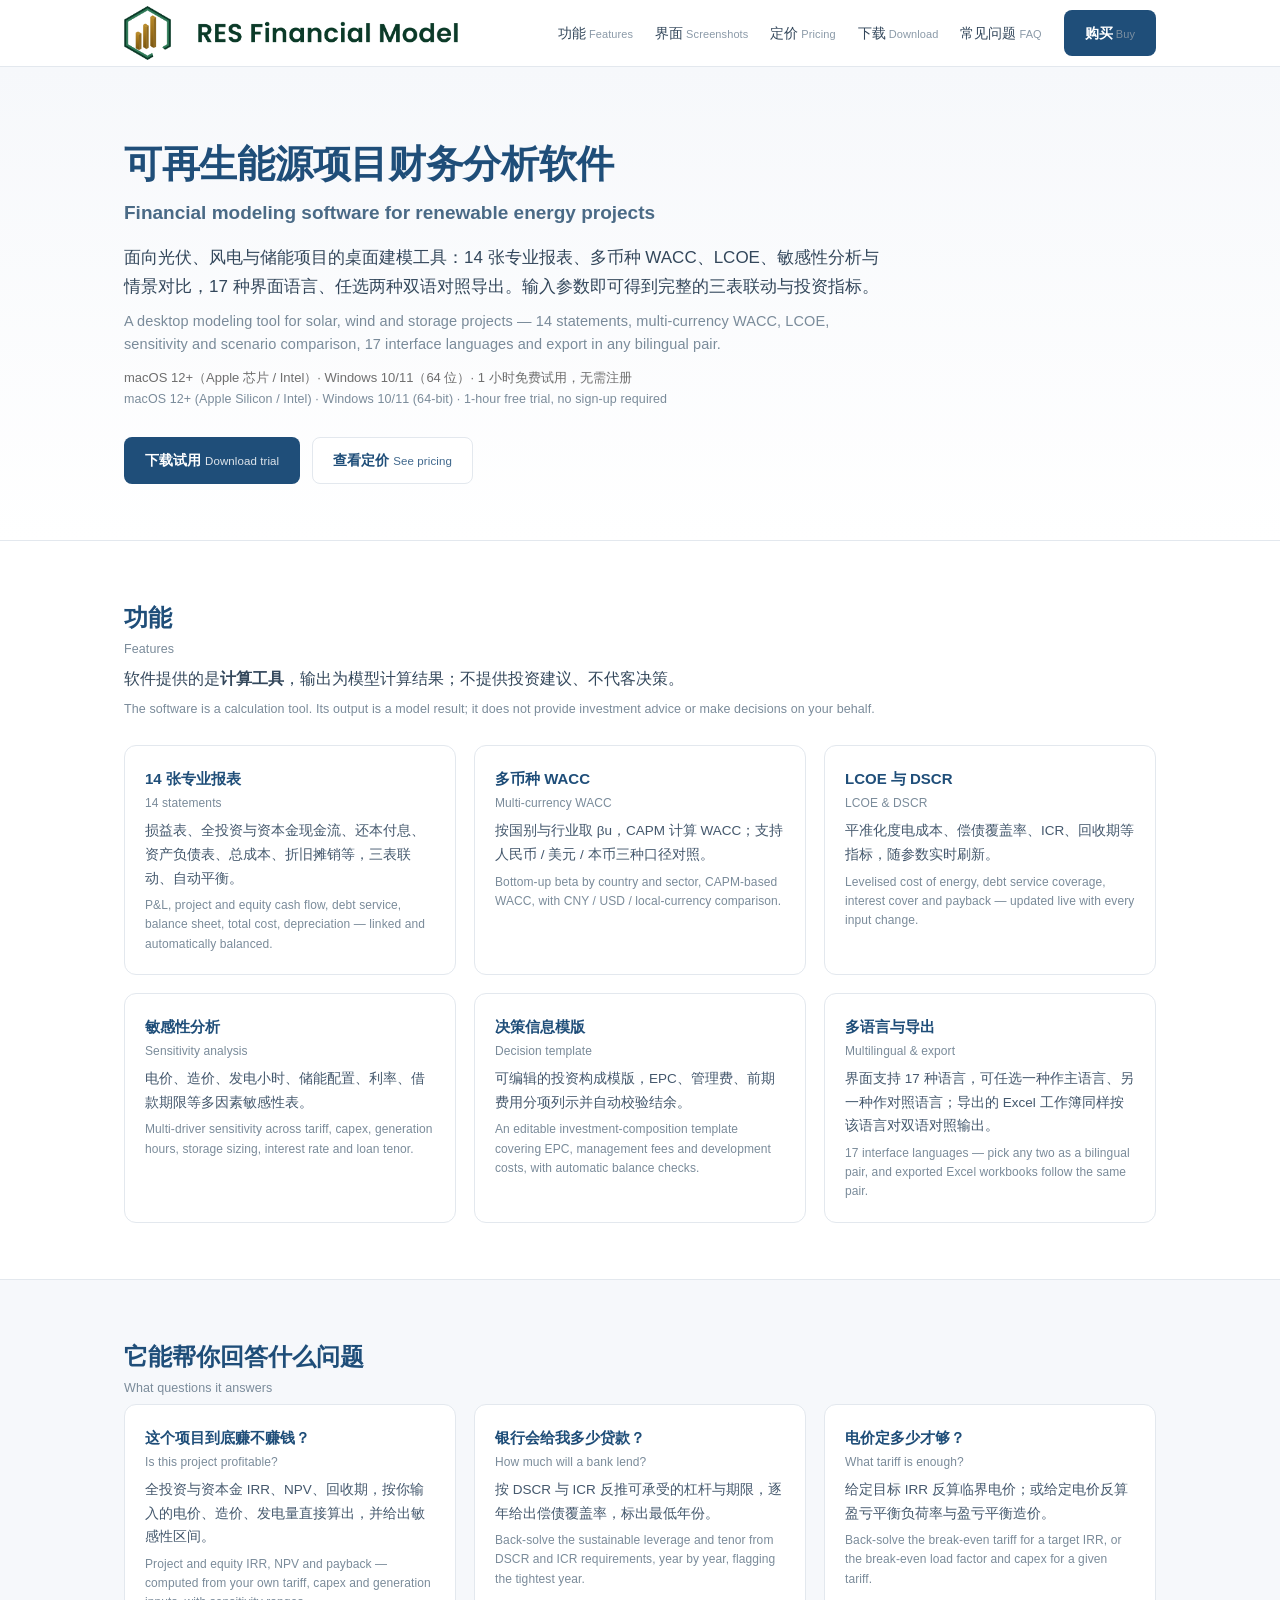
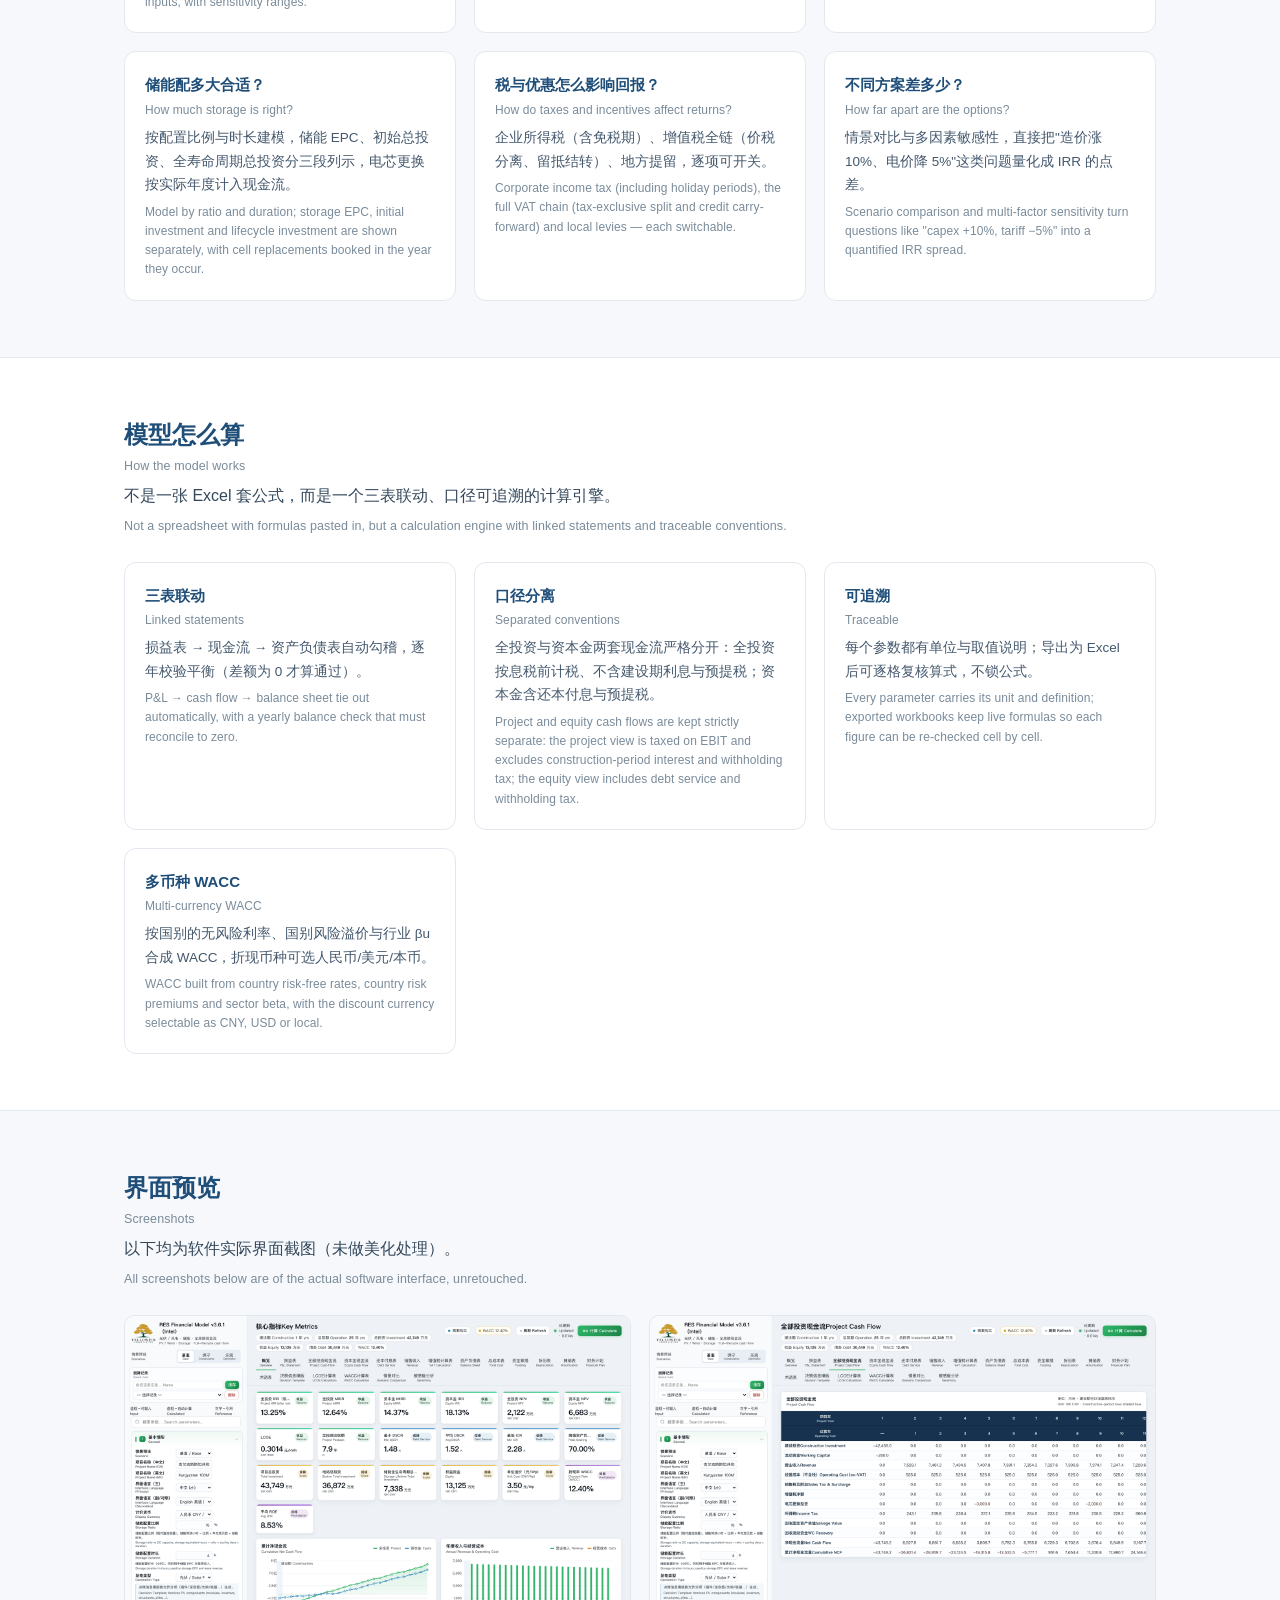
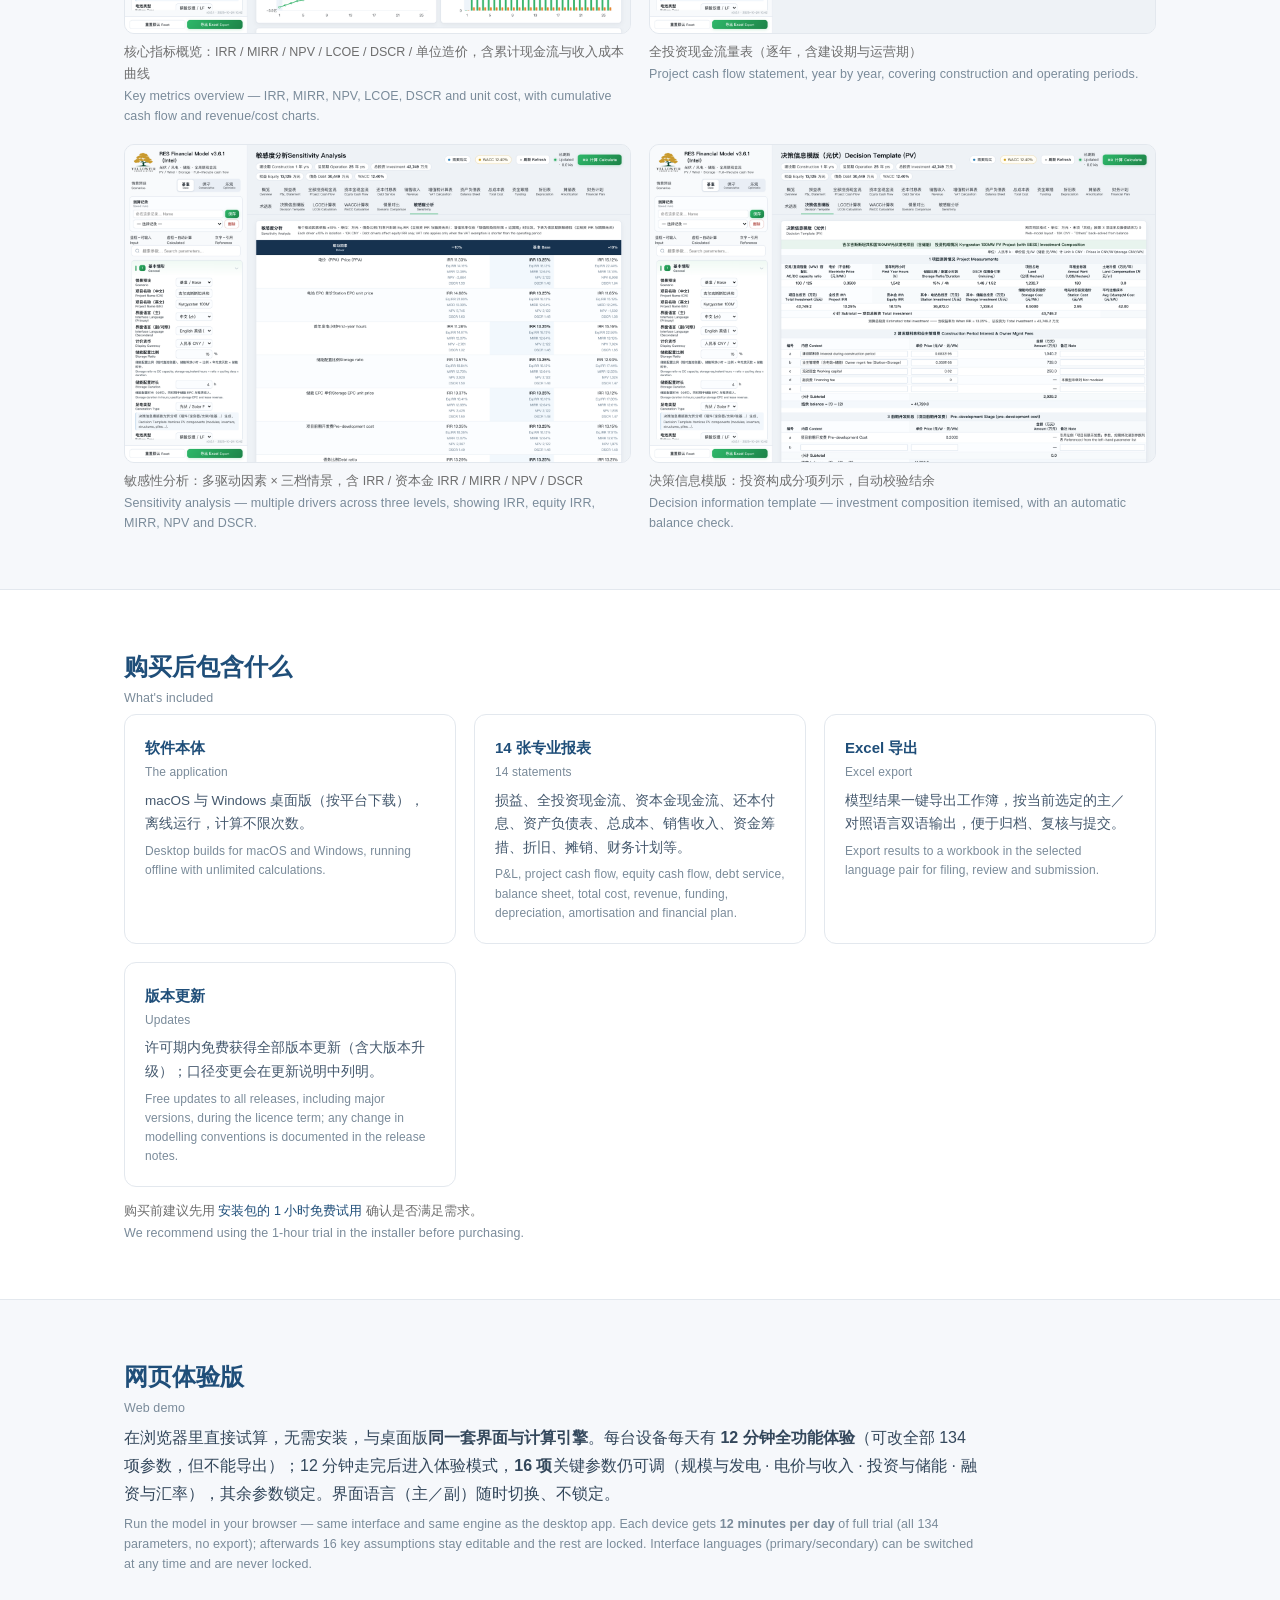
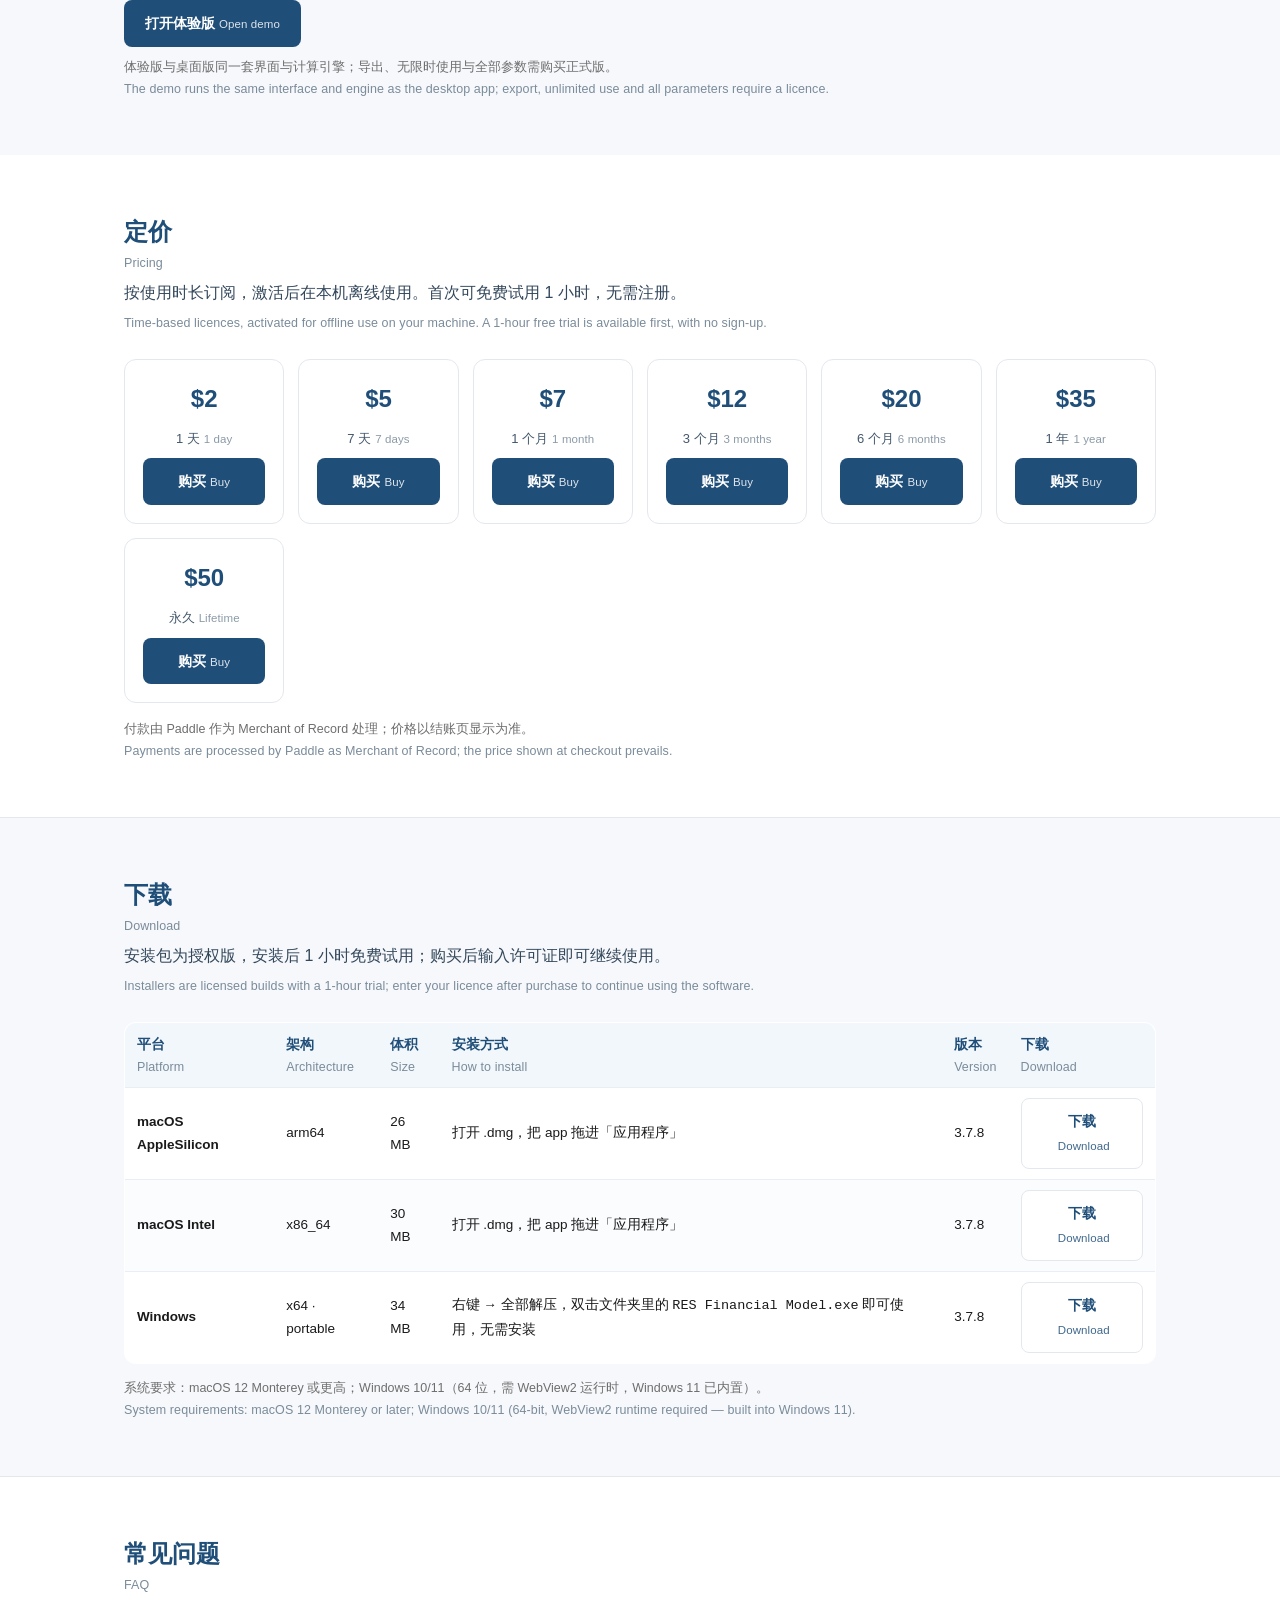
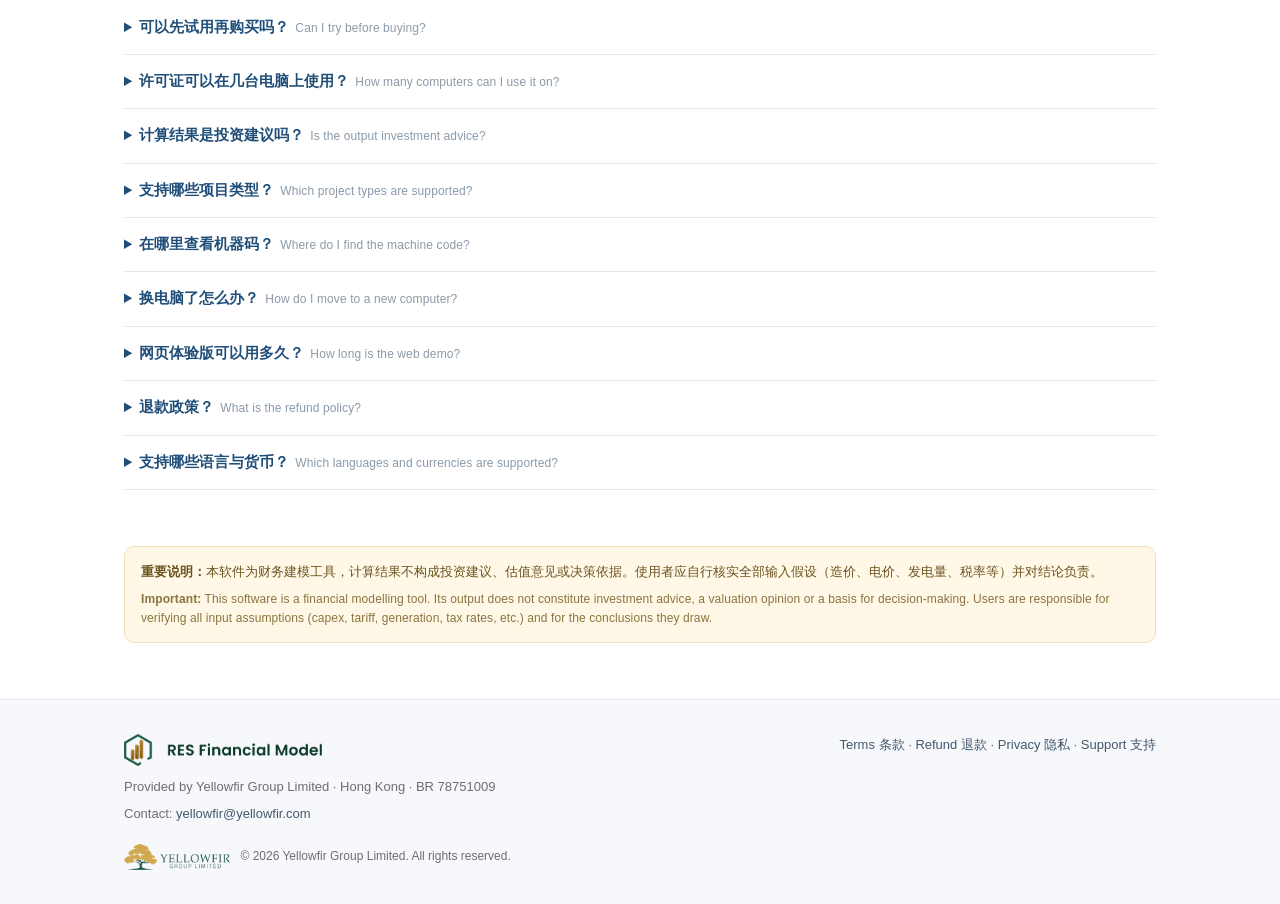
==== index.html @ 9def0b8e "downloads: 换用带 RES 金色标记与客服邮箱的 3.7.8 构建（缓存号 3.7.8f）" ====
<!DOCTYPE html>
<html lang="zh-CN">
<head>
<meta charset="UTF-8">
<meta name="viewport" content="width=device-width, initial-scale=1">
<title>RES Financial Model — 可再生能源项目财务分析软件 | Financial modeling software</title>
<meta name="description" content="RES Financial Model 是一款独立的桌面财务建模软件，用于光伏、风电与储能项目的投资测算：14 张专业报表、多币种 WACC、LCOE、敏感性分析与情景对比，支持 17 种界面语言与任意双语对照导出。A desktop financial modeling application for solar, wind and storage projects — 14 statements, multi-currency WACC, LCOE, sensitivity and scenario comparison, with 17 interface languages and export in any bilingual pair. 本软件为计算工具，不提供投资建议。">
<link rel="icon" href="assets/favicon.ico?v=20261029b">
<link rel="icon" type="image/png" sizes="32x32" href="assets/yellowfir-mark-32.png">
<link rel="apple-touch-icon" href="assets/res-mark-180.png?v=20261029b">
<style>
:root{
  --navy:#1F4E79; --navy-d:#14375a; --ink:#1a1a1a; --muted:#6e6e6e;
  --line:#e3e8ee; --bg:#ffffff; --bg-2:#f6f8fb; --accent:#C99A2E;
}
*{margin:0;padding:0;box-sizing:border-box}
body{font-family:-apple-system,BlinkMacSystemFont,"PingFang SC","Microsoft YaHei","Segoe UI",Roboto,sans-serif;
  color:var(--ink);background:var(--bg);line-height:1.75;-webkit-font-smoothing:antialiased}
a{color:var(--navy);text-decoration:none}
a:hover{text-decoration:underline}
.wrap{max-width:1080px;margin:0 auto;padding:0 24px}
.en{display:block;font-size:12.5px;color:#7a8b9a;font-weight:400;letter-spacing:.1px;line-height:1.6}

header{border-bottom:1px solid var(--line);position:sticky;top:0;background:rgba(255,255,255,.94);backdrop-filter:blur(8px);z-index:20}
.nav{display:flex;align-items:center;justify-content:space-between;height:66px}
.brand{display:flex;align-items:center;gap:10px;font-weight:700;color:var(--navy);font-size:17px}
.brand-logo{height:54px;width:auto;display:block}
.brand .en{display:inline;font-size:12px;color:var(--muted);font-weight:400;margin-left:5px}
.nav nav{display:flex;gap:22px;font-size:14px;align-items:center}
.nav nav a{color:#33475b}
.nav nav a .en{display:inline;font-size:11px;color:#8b9aa8;margin-left:3px}
.btn{display:inline-block;padding:10px 20px;border-radius:8px;font-weight:600;font-size:14px;border:1px solid transparent;text-align:center}
.btn .en{display:inline;font-size:11.5px;color:inherit;opacity:.85;margin-left:4px;font-weight:400}
.btn-primary{background:var(--navy);color:#fff}
/* 导航里的按钮容易被 .nav nav a 的深色覆盖，这里显式拉高优先级 */
.nav nav a.btn-primary,.nav a.btn-primary{color:#fff !important;background:var(--navy)}
.nav nav a.btn-primary:hover,.nav a.btn-primary:hover{background:var(--navy-d);color:#fff}
.btn-primary:hover{background:var(--navy-d);text-decoration:none}
.btn-ghost{border-color:var(--line);color:var(--navy);background:#fff}
.btn-ghost:hover{border-color:var(--navy);text-decoration:none}

.hero{background:linear-gradient(180deg,var(--bg-2),#fff);padding:72px 0 56px;border-bottom:1px solid var(--line)}
.hero h1{font-size:38px;line-height:1.35;color:var(--navy);font-weight:700;letter-spacing:-.3px}
.hero h1 .en{font-size:19px;color:#4a6a86;font-weight:600;margin-top:8px;letter-spacing:0}
.hero .sub{margin-top:14px;font-size:17px;color:#33475b;max-width:760px}
.hero .sub .en{font-size:14.5px;color:#7a8b9a;margin-top:8px}
.hero .meta{margin-top:10px;font-size:13px;color:var(--muted)}
.hero .cta{margin-top:28px;display:flex;gap:12px;flex-wrap:wrap}

section{padding:56px 0}
h2{font-size:24px;color:var(--navy);margin-bottom:6px}
.lead{color:#33475b;margin-bottom:26px;max-width:860px}
.lead .en{margin-top:6px}

.grid{display:grid;grid-template-columns:repeat(auto-fit,minmax(260px,1fr));gap:18px}
.card{border:1px solid var(--line);border-radius:12px;padding:20px;background:#fff}
.card h3{font-size:15px;color:var(--navy);margin-bottom:6px}
.card h3 .en{font-size:12px;color:#7a8b9a;font-weight:400;margin-top:2px}
.card p{font-size:13.5px;color:#44586d}
.card p .en{margin-top:6px;font-size:12px}

.pricing{display:grid;grid-template-columns:repeat(auto-fit,minmax(160px,1fr));gap:14px}
.plan{border:1px solid var(--line);border-radius:12px;padding:18px;text-align:center;background:#fff;display:flex;flex-direction:column;gap:8px}
.plan .price{font-size:24px;font-weight:700;color:var(--navy)}
.plan .name{font-size:13px;color:#44586d}
.plan .name .en{display:inline;font-size:11.5px;color:#8b9aa8;margin-left:4px}
.plan .btn{margin-top:auto}

.dl{display:grid;grid-template-columns:repeat(auto-fit,minmax(230px,1fr));gap:14px}
.dlitem{border:1px solid var(--line);border-radius:12px;padding:16px;background:#fff}
.dlitem .t{font-size:14px;font-weight:600;color:var(--navy)}
.dlitem .t .en{display:inline;font-size:11.5px;color:#8b9aa8;font-weight:400;margin-left:4px}
.dlitem .s{font-size:12px;color:var(--muted);margin:4px 0 10px}

details{border-bottom:1px solid var(--line);padding:14px 0}
summary{cursor:pointer;font-weight:600;color:var(--navy);font-size:14.5px}
summary .en{display:inline;font-size:12px;color:#8b9aa8;font-weight:400;margin-left:6px}
details p{margin-top:8px;font-size:13.5px;color:#44586d}
details p .en{margin-top:4px;font-size:12px}

.note{background:#fff8e6;border:1px solid #f0e0b8;border-radius:10px;padding:14px 16px;font-size:13px;color:#6b5320}
.note .en{margin-top:6px;font-size:12px;color:#8a7440}

footer{border-top:1px solid var(--line);background:var(--bg-2);padding:34px 0;font-size:13px;color:var(--muted)}
footer .row{display:flex;flex-wrap:wrap;gap:26px;justify-content:space-between}
footer a{color:#44586d}
@media(max-width:640px){.hero h1{font-size:28px}.nav nav{display:none}}
</style>
</head>
<body>

<header>
  <div class="wrap nav">
    <a class="brand" href="/">
      <img class="brand-logo" src="assets/res-lockup-h.png?v=20261029d" alt="RES Financial Model">
    </a>
    <nav>
      <a href="#features">功能<span class="en" lang="en">Features</span></a>
      <a href="#shots">界面<span class="en" lang="en">Screenshots</span></a>
      <a href="#pricing">定价<span class="en" lang="en">Pricing</span></a>
      <a href="#download">下载<span class="en" lang="en">Download</span></a>
      <a href="#faq">常见问题<span class="en" lang="en">FAQ</span></a>
      <a class="btn btn-primary" href="#pricing">购买<span class="en" lang="en">Buy</span></a>
    </nav>
  </div>
</header>

<div class="hero">
  <div class="wrap">
    <h1>可再生能源项目财务分析软件
      <span class="en" lang="en">Financial modeling software for renewable energy projects</span>
    </h1>
    <p class="sub">
      面向光伏、风电与储能项目的桌面建模工具：14 张专业报表、多币种 WACC、LCOE、敏感性分析与情景对比，17 种界面语言、任选两种双语对照导出。输入参数即可得到完整的三表联动与投资指标。
      <span class="en" lang="en">A desktop modeling tool for solar, wind and storage projects — 14 statements, multi-currency WACC, LCOE, sensitivity and scenario comparison, 17 interface languages and export in any bilingual pair.</span>
    </p>
    <p class="meta">macOS 12+（Apple 芯片 / Intel）· Windows 10/11（64 位）· 1 小时免费试用，无需注册
      <span class="en" lang="en">macOS 12+ (Apple Silicon / Intel) · Windows 10/11 (64-bit) · 1-hour free trial, no sign-up required</span>
    </p>
    <div class="cta">
      <a class="btn btn-primary" href="#download">下载试用<span class="en" lang="en">Download trial</span></a>
      <a class="btn btn-ghost" href="#pricing">查看定价<span class="en" lang="en">See pricing</span></a>
    </div>
  </div>
</div>

<section id="features">
  <div class="wrap">
    <h2>功能<span class="en" lang="en">Features</span></h2>
    <p class="lead">软件提供的是<b>计算工具</b>，输出为模型计算结果；不提供投资建议、不代客决策。
      <span class="en" lang="en">The software is a calculation tool. Its output is a model result; it does not provide investment advice or make decisions on your behalf.</span>
    </p>
    <div class="grid">
      <div class="card"><h3>14 张专业报表<span class="en" lang="en">14 statements</span></h3><p>损益表、全投资与资本金现金流、还本付息、资产负债表、总成本、折旧摊销等，三表联动、自动平衡。<span class="en" lang="en">P&amp;L, project and equity cash flow, debt service, balance sheet, total cost, depreciation — linked and automatically balanced.</span></p></div>
      <div class="card"><h3>多币种 WACC<span class="en" lang="en">Multi-currency WACC</span></h3><p>按国别与行业取 βu，CAPM 计算 WACC；支持人民币 / 美元 / 本币三种口径对照。<span class="en" lang="en">Bottom-up beta by country and sector, CAPM-based WACC, with CNY / USD / local-currency comparison.</span></p></div>
      <div class="card"><h3>LCOE 与 DSCR<span class="en" lang="en">LCOE &amp; DSCR</span></h3><p>平准化度电成本、偿债覆盖率、ICR、回收期等指标，随参数实时刷新。<span class="en" lang="en">Levelised cost of energy, debt service coverage, interest cover and payback — updated live with every input change.</span></p></div>
      <div class="card"><h3>敏感性分析<span class="en" lang="en">Sensitivity analysis</span></h3><p>电价、造价、发电小时、储能配置、利率、借款期限等多因素敏感性表。<span class="en" lang="en">Multi-driver sensitivity across tariff, capex, generation hours, storage sizing, interest rate and loan tenor.</span></p></div>
      <div class="card"><h3>决策信息模版<span class="en" lang="en">Decision template</span></h3><p>可编辑的投资构成模版，EPC、管理费、前期费用分项列示并自动校验结余。<span class="en" lang="en">An editable investment-composition template covering EPC, management fees and development costs, with automatic balance checks.</span></p></div>
      <div class="card"><h3>多语言与导出<span class="en" lang="en">Multilingual &amp; export</span></h3><p>界面支持 17 种语言，可任选一种作主语言、另一种作对照语言；导出的 Excel 工作簿同样按该语言对双语对照输出。<span class="en" lang="en">17 interface languages — pick any two as a bilingual pair, and exported Excel workbooks follow the same pair.</span></p></div>
    </div>
  </div>
</section>

<section id="what" style="background:var(--bg-2);border-top:1px solid var(--line);border-bottom:1px solid var(--line)">
  <div class="wrap">
    <h2>它能帮你回答什么问题<span class="en" lang="en">What questions it answers</span></h2>
    <div class="grid">
      <div class="card"><h3>这个项目到底赚不赚钱？<span class="en" lang="en">Is this project profitable?</span></h3><p>全投资与资本金 IRR、NPV、回收期，按你输入的电价、造价、发电量直接算出，并给出敏感性区间。<span class="en" lang="en">Project and equity IRR, NPV and payback — computed from your own tariff, capex and generation inputs, with sensitivity ranges.</span></p></div>
      <div class="card"><h3>银行会给我多少贷款？<span class="en" lang="en">How much will a bank lend?</span></h3><p>按 DSCR 与 ICR 反推可承受的杠杆与期限，逐年给出偿债覆盖率，标出最低年份。<span class="en" lang="en">Back-solve the sustainable leverage and tenor from DSCR and ICR requirements, year by year, flagging the tightest year.</span></p></div>
      <div class="card"><h3>电价定多少才够？<span class="en" lang="en">What tariff is enough?</span></h3><p>给定目标 IRR 反算临界电价；或给定电价反算盈亏平衡负荷率与盈亏平衡造价。<span class="en" lang="en">Back-solve the break-even tariff for a target IRR, or the break-even load factor and capex for a given tariff.</span></p></div>
      <div class="card"><h3>储能配多大合适？<span class="en" lang="en">How much storage is right?</span></h3><p>按配置比例与时长建模，储能 EPC、初始总投资、全寿命周期总投资分三段列示，电芯更换按实际年度计入现金流。<span class="en" lang="en">Model by ratio and duration; storage EPC, initial investment and lifecycle investment are shown separately, with cell replacements booked in the year they occur.</span></p></div>
      <div class="card"><h3>税与优惠怎么影响回报？<span class="en" lang="en">How do taxes and incentives affect returns?</span></h3><p>企业所得税（含免税期）、增值税全链（价税分离、留抵结转）、地方提留，逐项可开关。<span class="en" lang="en">Corporate income tax (including holiday periods), the full VAT chain (tax-exclusive split and credit carry-forward) and local levies — each switchable.</span></p></div>
      <div class="card"><h3>不同方案差多少？<span class="en" lang="en">How far apart are the options?</span></h3><p>情景对比与多因素敏感性，直接把"造价涨 10%、电价降 5%"这类问题量化成 IRR 的点差。<span class="en" lang="en">Scenario comparison and multi-factor sensitivity turn questions like "capex +10%, tariff −5%" into a quantified IRR spread.</span></p></div>
    </div>
  </div>
</section>

<section id="method">
  <div class="wrap">
    <h2>模型怎么算<span class="en" lang="en">How the model works</span></h2>
    <p class="lead">不是一张 Excel 套公式，而是一个三表联动、口径可追溯的计算引擎。
      <span class="en" lang="en">Not a spreadsheet with formulas pasted in, but a calculation engine with linked statements and traceable conventions.</span>
    </p>
    <div class="grid">
      <div class="card"><h3>三表联动<span class="en" lang="en">Linked statements</span></h3><p>损益表 → 现金流 → 资产负债表自动勾稽，逐年校验平衡（差额为 0 才算通过）。<span class="en" lang="en">P&amp;L → cash flow → balance sheet tie out automatically, with a yearly balance check that must reconcile to zero.</span></p></div>
      <div class="card"><h3>口径分离<span class="en" lang="en">Separated conventions</span></h3><p>全投资与资本金两套现金流严格分开：全投资按息税前计税、不含建设期利息与预提税；资本金含还本付息与预提税。<span class="en" lang="en">Project and equity cash flows are kept strictly separate: the project view is taxed on EBIT and excludes construction-period interest and withholding tax; the equity view includes debt service and withholding tax.</span></p></div>
      <div class="card"><h3>可追溯<span class="en" lang="en">Traceable</span></h3><p>每个参数都有单位与取值说明；导出为 Excel 后可逐格复核算式，不锁公式。<span class="en" lang="en">Every parameter carries its unit and definition; exported workbooks keep live formulas so each figure can be re-checked cell by cell.</span></p></div>
      <div class="card"><h3>多币种 WACC<span class="en" lang="en">Multi-currency WACC</span></h3><p>按国别的无风险利率、国别风险溢价与行业 βu 合成 WACC，折现币种可选人民币/美元/本币。<span class="en" lang="en">WACC built from country risk-free rates, country risk premiums and sector beta, with the discount currency selectable as CNY, USD or local.</span></p></div>
    </div>
  </div>
</section>

<section id="shots" style="background:var(--bg-2);border-top:1px solid var(--line);border-bottom:1px solid var(--line)">
  <div class="wrap">
    <h2>界面预览<span class="en" lang="en">Screenshots</span></h2>
    <p class="lead">以下均为软件实际界面截图（未做美化处理）。
      <span class="en" lang="en">All screenshots below are of the actual software interface, unretouched.</span>
    </p>
    <div class="grid" style="grid-template-columns:repeat(auto-fit,minmax(420px,1fr))">
      <figure style="margin:0">
        <img src="assets/shots/01-overview.png" alt="核心指标概览 Key metrics overview" style="width:100%;border:1px solid var(--line);border-radius:10px;display:block">
        <figcaption style="font-size:12.5px;color:var(--muted);margin-top:8px">核心指标概览：IRR / MIRR / NPV / LCOE / DSCR / 单位造价，含累计现金流与收入成本曲线
          <span class="en" lang="en">Key metrics overview — IRR, MIRR, NPV, LCOE, DSCR and unit cost, with cumulative cash flow and revenue/cost charts.</span></figcaption>
      </figure>
      <figure style="margin:0">
        <img src="assets/shots/02-cashflow.png" alt="全投资现金流表 Project cash flow statement" style="width:100%;border:1px solid var(--line);border-radius:10px;display:block">
        <figcaption style="font-size:12.5px;color:var(--muted);margin-top:8px">全投资现金流量表（逐年，含建设期与运营期）
          <span class="en" lang="en">Project cash flow statement, year by year, covering construction and operating periods.</span></figcaption>
      </figure>
      <figure style="margin:0">
        <img src="assets/shots/03-sensitivity.png" alt="敏感性分析 Sensitivity analysis" style="width:100%;border:1px solid var(--line);border-radius:10px;display:block">
        <figcaption style="font-size:12.5px;color:var(--muted);margin-top:8px">敏感性分析：多驱动因素 × 三档情景，含 IRR / 资本金 IRR / MIRR / NPV / DSCR
          <span class="en" lang="en">Sensitivity analysis — multiple drivers across three levels, showing IRR, equity IRR, MIRR, NPV and DSCR.</span></figcaption>
      </figure>
      <figure style="margin:0">
        <img src="assets/shots/04-decision.png" alt="决策信息模版 Decision template" style="width:100%;border:1px solid var(--line);border-radius:10px;display:block">
        <figcaption style="font-size:12.5px;color:var(--muted);margin-top:8px">决策信息模版：投资构成分项列示，自动校验结余
          <span class="en" lang="en">Decision information template — investment composition itemised, with an automatic balance check.</span></figcaption>
      </figure>
    </div>
  </div>
</section>

<section id="included">
  <div class="wrap">
    <h2>购买后包含什么<span class="en" lang="en">What's included</span></h2>
    <div class="grid">
      <div class="card"><h3>软件本体<span class="en" lang="en">The application</span></h3><p>macOS 与 Windows 桌面版（按平台下载），离线运行，计算不限次数。<span class="en" lang="en">Desktop builds for macOS and Windows, running offline with unlimited calculations.</span></p></div>
      <div class="card"><h3>14 张专业报表<span class="en" lang="en">14 statements</span></h3><p>损益、全投资现金流、资本金现金流、还本付息、资产负债表、总成本、销售收入、资金筹措、折旧、摊销、财务计划等。<span class="en" lang="en">P&amp;L, project cash flow, equity cash flow, debt service, balance sheet, total cost, revenue, funding, depreciation, amortisation and financial plan.</span></p></div>
      <div class="card"><h3>Excel 导出<span class="en" lang="en">Excel export</span></h3><p>模型结果一键导出工作簿，按当前选定的主／对照语言双语输出，便于归档、复核与提交。<span class="en" lang="en">Export results to a workbook in the selected language pair for filing, review and submission.</span></p></div>
      <div class="card"><h3>版本更新<span class="en" lang="en">Updates</span></h3><p>许可期内免费获得全部版本更新（含大版本升级）；口径变更会在更新说明中列明。<span class="en" lang="en">Free updates to all releases, including major versions, during the licence term; any change in modelling conventions is documented in the release notes.</span></p></div>
    </div>
    <p class="meta" style="margin-top:14px;font-size:12.5px;color:var(--muted)">
      购买前建议先用 <a href="#download">安装包的 1 小时免费试用</a> 确认是否满足需求。
      <span class="en" lang="en">We recommend using the 1-hour trial in the installer before purchasing.</span>
    </p>
  </div>
</section>

<section id="demo" style="background:var(--bg-2);border-top:1px solid var(--line)">
  <div class="wrap">
    <h2>网页体验版<span class="en" lang="en">Web demo</span></h2>
    <p class="lead">在浏览器里直接试算，无需安装，与桌面版<b>同一套界面与计算引擎</b>。每台设备每天有 <b>12 分钟全功能体验</b>（可改全部 134 项参数，但不能导出）；12 分钟走完后进入体验模式，<b>16 项</b>关键参数仍可调（规模与发电 · 电价与收入 · 投资与储能 · 融资与汇率），其余参数锁定。界面语言（主／副）随时切换、不锁定。
      <span class="en" lang="en">Run the model in your browser — same interface and same engine as the desktop app. Each device gets <b>12 minutes per day</b> of full trial (all 134 parameters, no export); afterwards 16 key assumptions stay editable and the rest are locked. Interface languages (primary/secondary) can be switched at any time and are never locked.</span>
    </p>
    <p><a class="btn btn-primary" href="demo/">打开体验版<span class="en" lang="en">Open demo</span></a></p>
    <p class="meta" style="margin-top:10px;font-size:12.5px;color:var(--muted)">体验版与桌面版同一套界面与计算引擎；导出、无限时使用与全部参数需购买正式版。
      <span class="en" lang="en">The demo runs the same interface and engine as the desktop app; export, unlimited use and all parameters require a licence.</span>
    </p>
  </div>
</section>

<section id="pricing">
  <div class="wrap">
    <h2>定价<span class="en" lang="en">Pricing</span></h2>
    <p class="lead">按使用时长订阅，激活后在本机离线使用。首次可免费试用 1 小时，无需注册。
      <span class="en" lang="en">Time-based licences, activated for offline use on your machine. A 1-hour free trial is available first, with no sign-up.</span>
    </p>
    <div class="pricing">
      <div class="plan"><div class="price">$2</div><div class="name">1 天<span class="en" lang="en">1 day</span></div><a class="btn btn-primary" href="https://license.resmodel.com/buy?plan=d1">购买<span class="en" lang="en">Buy</span></a></div>
      <div class="plan"><div class="price">$5</div><div class="name">7 天<span class="en" lang="en">7 days</span></div><a class="btn btn-primary" href="https://license.resmodel.com/buy?plan=d7">购买<span class="en" lang="en">Buy</span></a></div>
      <div class="plan"><div class="price">$7</div><div class="name">1 个月<span class="en" lang="en">1 month</span></div><a class="btn btn-primary" href="https://license.resmodel.com/buy?plan=m1">购买<span class="en" lang="en">Buy</span></a></div>
      <div class="plan"><div class="price">$12</div><div class="name">3 个月<span class="en" lang="en">3 months</span></div><a class="btn btn-primary" href="https://license.resmodel.com/buy?plan=m3">购买<span class="en" lang="en">Buy</span></a></div>
      <div class="plan"><div class="price">$20</div><div class="name">6 个月<span class="en" lang="en">6 months</span></div><a class="btn btn-primary" href="https://license.resmodel.com/buy?plan=m6">购买<span class="en" lang="en">Buy</span></a></div>
      <div class="plan"><div class="price">$35</div><div class="name">1 年<span class="en" lang="en">1 year</span></div><a class="btn btn-primary" href="https://license.resmodel.com/buy?plan=y1">购买<span class="en" lang="en">Buy</span></a></div>
      <div class="plan"><div class="price">$50</div><div class="name">永久<span class="en" lang="en">Lifetime</span></div><a class="btn btn-primary" href="https://license.resmodel.com/buy?plan=life">购买<span class="en" lang="en">Buy</span></a></div>
    </div>
    <p class="meta" style="margin-top:16px;font-size:12.5px;color:var(--muted)">
      付款由 Paddle 作为 Merchant of Record 处理；价格以结账页显示为准。
      <span class="en" lang="en">Payments are processed by Paddle as Merchant of Record; the price shown at checkout prevails.</span>
    </p>
  </div>
</section>

<section id="download" style="background:var(--bg-2);border-top:1px solid var(--line);border-bottom:1px solid var(--line)">
  <div class="wrap">
    <h2>下载<span class="en" lang="en">Download</span></h2>
    <p class="lead">安装包为授权版，安装后 1 小时免费试用；购买后输入许可证即可继续使用。
      <span class="en" lang="en">Installers are licensed builds with a 1-hour trial; enter your licence after purchase to continue using the software.</span>
    </p>
    <div style="overflow-x:auto">
    <table style="width:100%;border-collapse:collapse;font-size:13.5px;background:#fff;border:1px solid #dbe4ee;border-radius:12px;overflow:hidden">
      <thead>
        <tr style="background:#f2f7fb;color:#1F4E79;text-align:left">
          <th style="padding:10px 12px">平台<span class="en" lang="en">Platform</span></th>
          <th style="padding:10px 12px">架构<span class="en" lang="en">Architecture</span></th>
          <th style="padding:10px 12px">体积<span class="en" lang="en">Size</span></th>
          <th style="padding:10px 12px">安装方式<span class="en" lang="en">How to install</span></th>
          <th style="padding:10px 12px">版本<span class="en" lang="en">Version</span></th>
          <th style="padding:10px 12px">下载<span class="en" lang="en">Download</span></th>
        </tr>
      </thead>
      <tbody>
        <tr style="border-top:1px solid #e7eef5">
          <td style="padding:10px 12px"><b>macOS AppleSilicon</b></td>
          <td style="padding:10px 12px">arm64</td>
          <td style="padding:10px 12px">26 MB</td>
          <td style="padding:10px 12px">打开 .dmg，把 app 拖进「应用程序」</td>
          <td style="padding:10px 12px">3.7.8</td>
          <td style="padding:10px 12px"><a class="btn btn-ghost" href="downloads/RES-Financial-Model-AppleSilicon.dmg?v=3.7.8f">下载<span class="en" lang="en">Download</span></a></td>
        </tr>
        <tr style="border-top:1px solid #e7eef5;background:#fafcfe">
          <td style="padding:10px 12px"><b>macOS Intel</b></td>
          <td style="padding:10px 12px">x86_64</td>
          <td style="padding:10px 12px">30 MB</td>
          <td style="padding:10px 12px">打开 .dmg，把 app 拖进「应用程序」</td>
          <td style="padding:10px 12px">3.7.8</td>
          <td style="padding:10px 12px"><a class="btn btn-ghost" href="downloads/RES-Financial-Model-Intel.dmg?v=3.7.8f">下载<span class="en" lang="en">Download</span></a></td>
        </tr>
        <tr style="border-top:1px solid #e7eef5">
          <td style="padding:10px 12px"><b>Windows</b></td>
          <td style="padding:10px 12px">x64 · portable</td>
          <td style="padding:10px 12px">34 MB</td>
          <td style="padding:10px 12px">右键 → 全部解压，双击文件夹里的 <code>RES Financial Model.exe</code> 即可使用，无需安装</td>
          <td style="padding:10px 12px">3.7.8</td>
          <td style="padding:10px 12px"><a class="btn btn-ghost" href="downloads/RES-Financial-Model-Windows.zip?v=3.7.8f">下载<span class="en" lang="en">Download</span></a></td>
        </tr>
      </tbody>
    </table>
    </div>
    <p class="meta" style="margin-top:14px;font-size:12.5px;color:var(--muted)">
      系统要求：macOS 12 Monterey 或更高；Windows 10/11（64 位，需 WebView2 运行时，Windows 11 已内置）。
      <span class="en" lang="en">System requirements: macOS 12 Monterey or later; Windows 10/11 (64-bit, WebView2 runtime required — built into Windows 11).</span>
    </p>
  </div>
</section>

<section id="faq">
  <div class="wrap">
    <h2>常见问题<span class="en" lang="en">FAQ</span></h2>
    <details><summary>可以先试用再购买吗？<span class="en" lang="en">Can I try before buying?</span></summary>
      <p>可以。安装后自动获得 1 小时免费试用，无需注册或绑定支付方式。试用时长按累计使用计算。<span class="en" lang="en">Yes. Each installation includes a 1-hour free trial with no sign-up or payment details required. Trial time is counted cumulatively.</span></p></details>
    <details><summary>许可证可以在几台电脑上使用？<span class="en" lang="en">How many computers can I use it on?</span></summary>
      <p>许可证与设备绑定，可在同一设备上重复激活；更换电脑请联系我们办理迁移。<span class="en" lang="en">Licences are bound to a device and can be reactivated on the same device. To move to a new computer, contact us and we will transfer it.</span></p></details>
    <details><summary>计算结果是投资建议吗？<span class="en" lang="en">Is the output investment advice?</span></summary>
      <p>不是。本软件是财务建模与计算工具，输出结果取决于用户输入的全部假设；不构成投资、法律或税务建议。<span class="en" lang="en">No. This software is a financial modelling and calculation tool; its output depends entirely on the assumptions you enter and does not constitute investment, legal or tax advice.</span></p></details>
    <details><summary>支持哪些项目类型？<span class="en" lang="en">Which project types are supported?</span></summary>
      <p>光伏、风电（陆上/海上）与配套储能项目；支持光伏与风电分别建模。<span class="en" lang="en">Solar, wind (onshore and offshore) and co-located storage; solar and wind are modelled separately.</span></p></details>
    <details><summary>在哪里查看机器码？<span class="en" lang="en">Where do I find the machine code?</span></summary>
      <p>软件里点顶栏授权标识打开授权窗，即可看到形如 <code>7CCB-47C1-8373-D5C6</code> 的机器码；网页体验版点右下角「机器码」按钮同样可以查看并复制。授权时把机器码和邮箱一并发给我们即可。<span class="en" lang="en">Click the licence badge in the app, or the “Machine code” button on the web demo; copy the code (e.g. 7CCB-47C1-8373-D5C6) and send it with your email to activate.</span></p></details>
    <details><summary>换电脑了怎么办？<span class="en" lang="en">How do I move to a new computer?</span></summary>
      <p>在软件授权窗「迁移授权」里输入订单号或购买时登记的邮箱，授权即迁到新电脑，旧电脑同时失效（限 3 次、间隔 7 天）。网页端打开体验版点「一键直连」或输入邮箱同样跟随。<span class="en" lang="en">In the app, open “Move licence” and enter your order ID or the email used at purchase — the licence moves to the new computer and the old one is invalidated (3 moves max, 7-day interval). The web demo follows automatically.</span></p></details>
    <details><summary>网页体验版可以用多久？<span class="en" lang="en">How long is the web demo?</span></summary>
      <p>每台设备每天有 12 分钟全功能体验（可改全部参数，但不可导出）；12 分钟走完后进入体验模式，16 项关键参数仍可调整，其余锁定，报表继续实时重算。<span class="en" lang="en">Each device gets 12 minutes per day of full-featured trial (all parameters, no export). Afterwards 16 key assumptions stay editable, the rest are locked, and every statement keeps recalculating live.</span></p></details>
    <details><summary>退款政策？<span class="en" lang="en">What is the refund policy?</span></summary>
      <p>详见 <a href="refund.html">Refund 退款政策</a><a href="faq.html">常见问题 FAQ</a>。<span class="en" lang="en">See the <a href="refund.html">Refund Policy</a> for details.</span></p></details>
    <details><summary>支持哪些语言与货币？<span class="en" lang="en">Which languages and currencies are supported?</span></summary>
      <p>界面支持 17 种语言，可任选一种作主语言、另一种作对照语言，导出的工作簿按同一语言对双语输出；折现币种可选人民币、美元或项目所在国本币。<span class="en" lang="en">The interface ships with 17 languages; pick any two as a bilingual pair and exported workbooks follow that pair. The discount currency can be CNY, USD or the project country's local currency.</span></p></details>
  </div>
</section>

<section style="padding-top:0">
  <div class="wrap">
    <div class="note">
      <b>重要说明：</b>本软件为财务建模工具，计算结果不构成投资建议、估值意见或决策依据。使用者应自行核实全部输入假设（造价、电价、发电量、税率等）并对结论负责。
      <span class="en" lang="en"><b>Important:</b> This software is a financial modelling tool. Its output does not constitute investment advice, a valuation opinion or a basis for decision-making. Users are responsible for verifying all input assumptions (capex, tariff, generation, tax rates, etc.) and for the conclusions they draw.</span>
    </div>
  </div>
</section>

<footer>
  <div class="wrap row">
    <div>
      <div><img src="assets/res-lockup-h.png?v=20261029d" alt="RES Financial Model" style="height:32px;width:auto;display:block;margin:0 0 10px"></div>
      <div>Provided by Yellowfir Group Limited · Hong Kong · BR 78751009</div>
      <div style="margin-top:4px">Contact: <a href="mailto:yellowfir@yellowfir.com">yellowfir@yellowfir.com</a></div>
    </div>
    <div>
      <a href="terms.html">Terms 条款</a> ·
      <a href="refund.html">Refund 退款</a> ·
      <a href="privacy.html">Privacy 隐私</a> ·
      <a href="support.html">Support 支持</a>
    </div>
  </div>
  <div class="wrap" style="margin-top:18px;display:flex;align-items:center;gap:10px;font-size:12px">
    <img src="assets/yellowfir-lockup-h.png?v=20261029d" alt="Yellowfir Group Limited" style="height:26px;width:auto;opacity:.85">
    <span>© 2026 Yellowfir Group Limited. All rights reserved.</span>
  </div>
</footer>

</body>
</html>
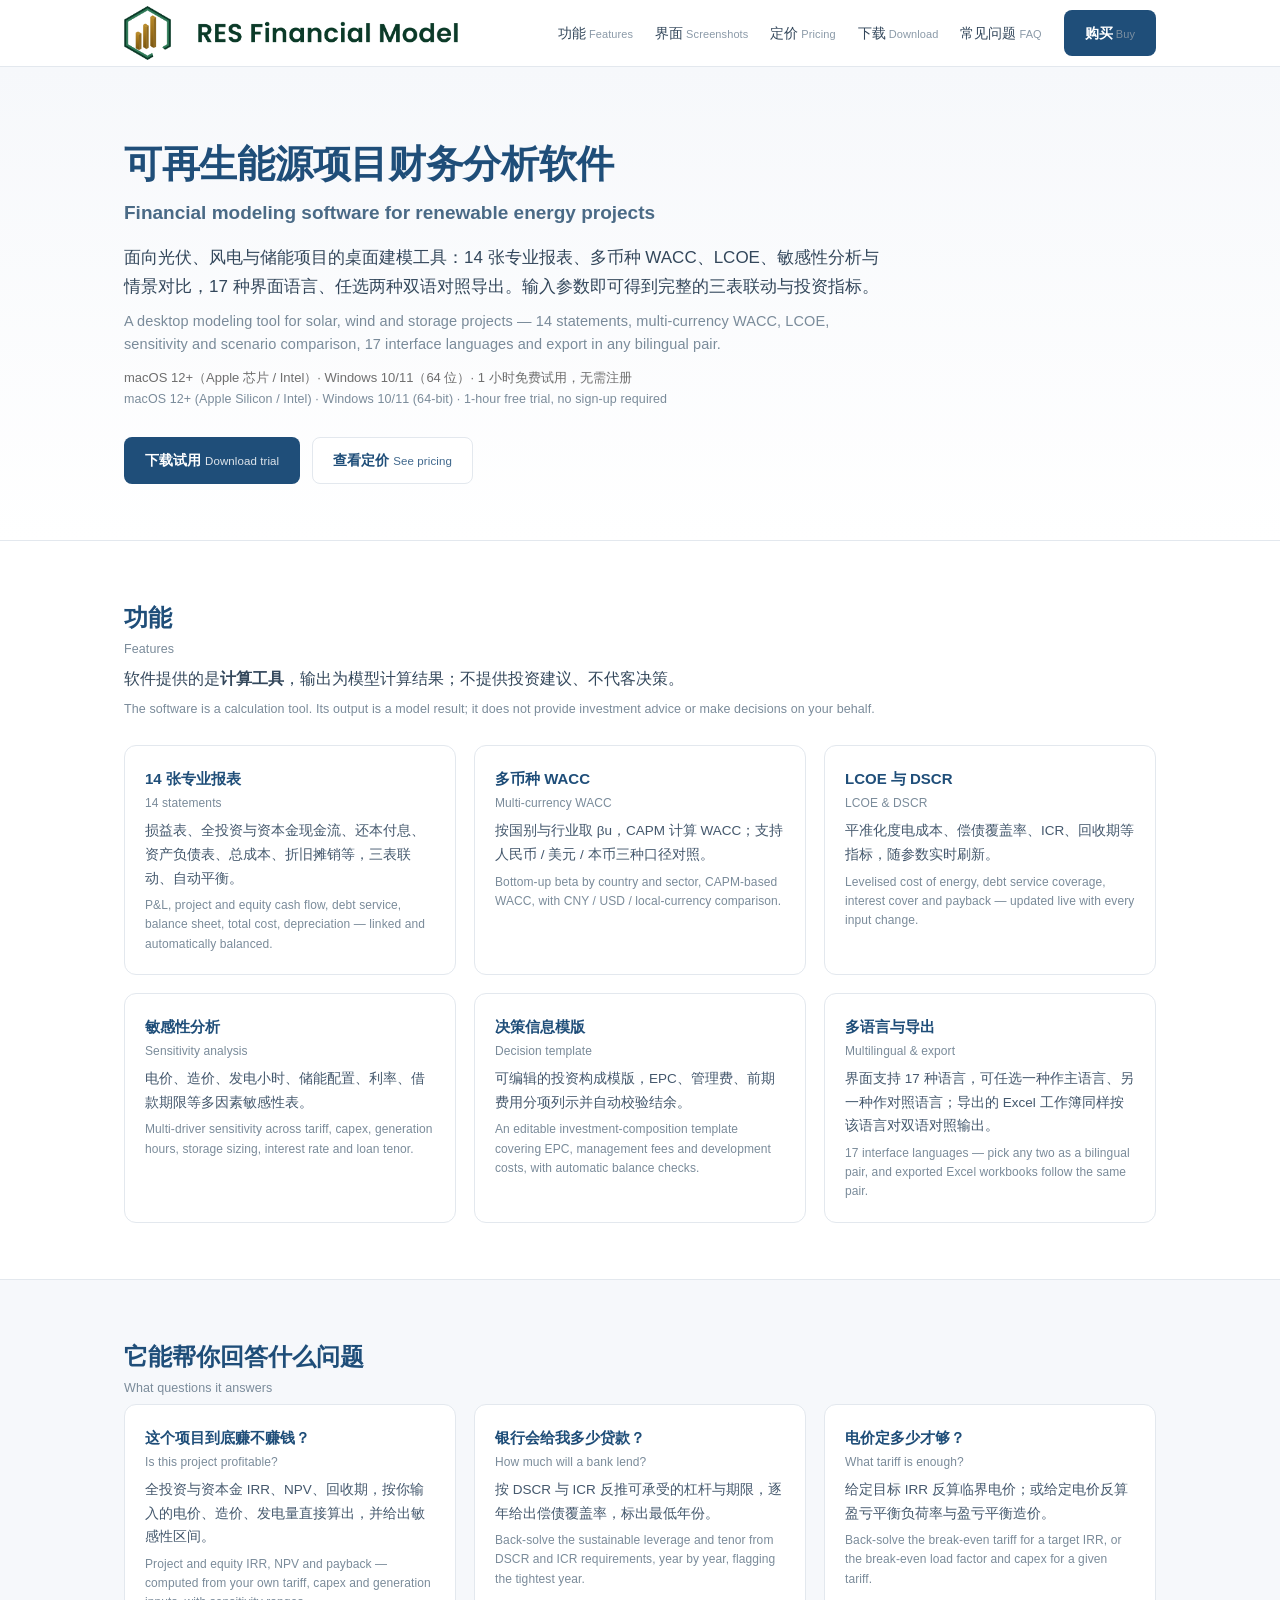
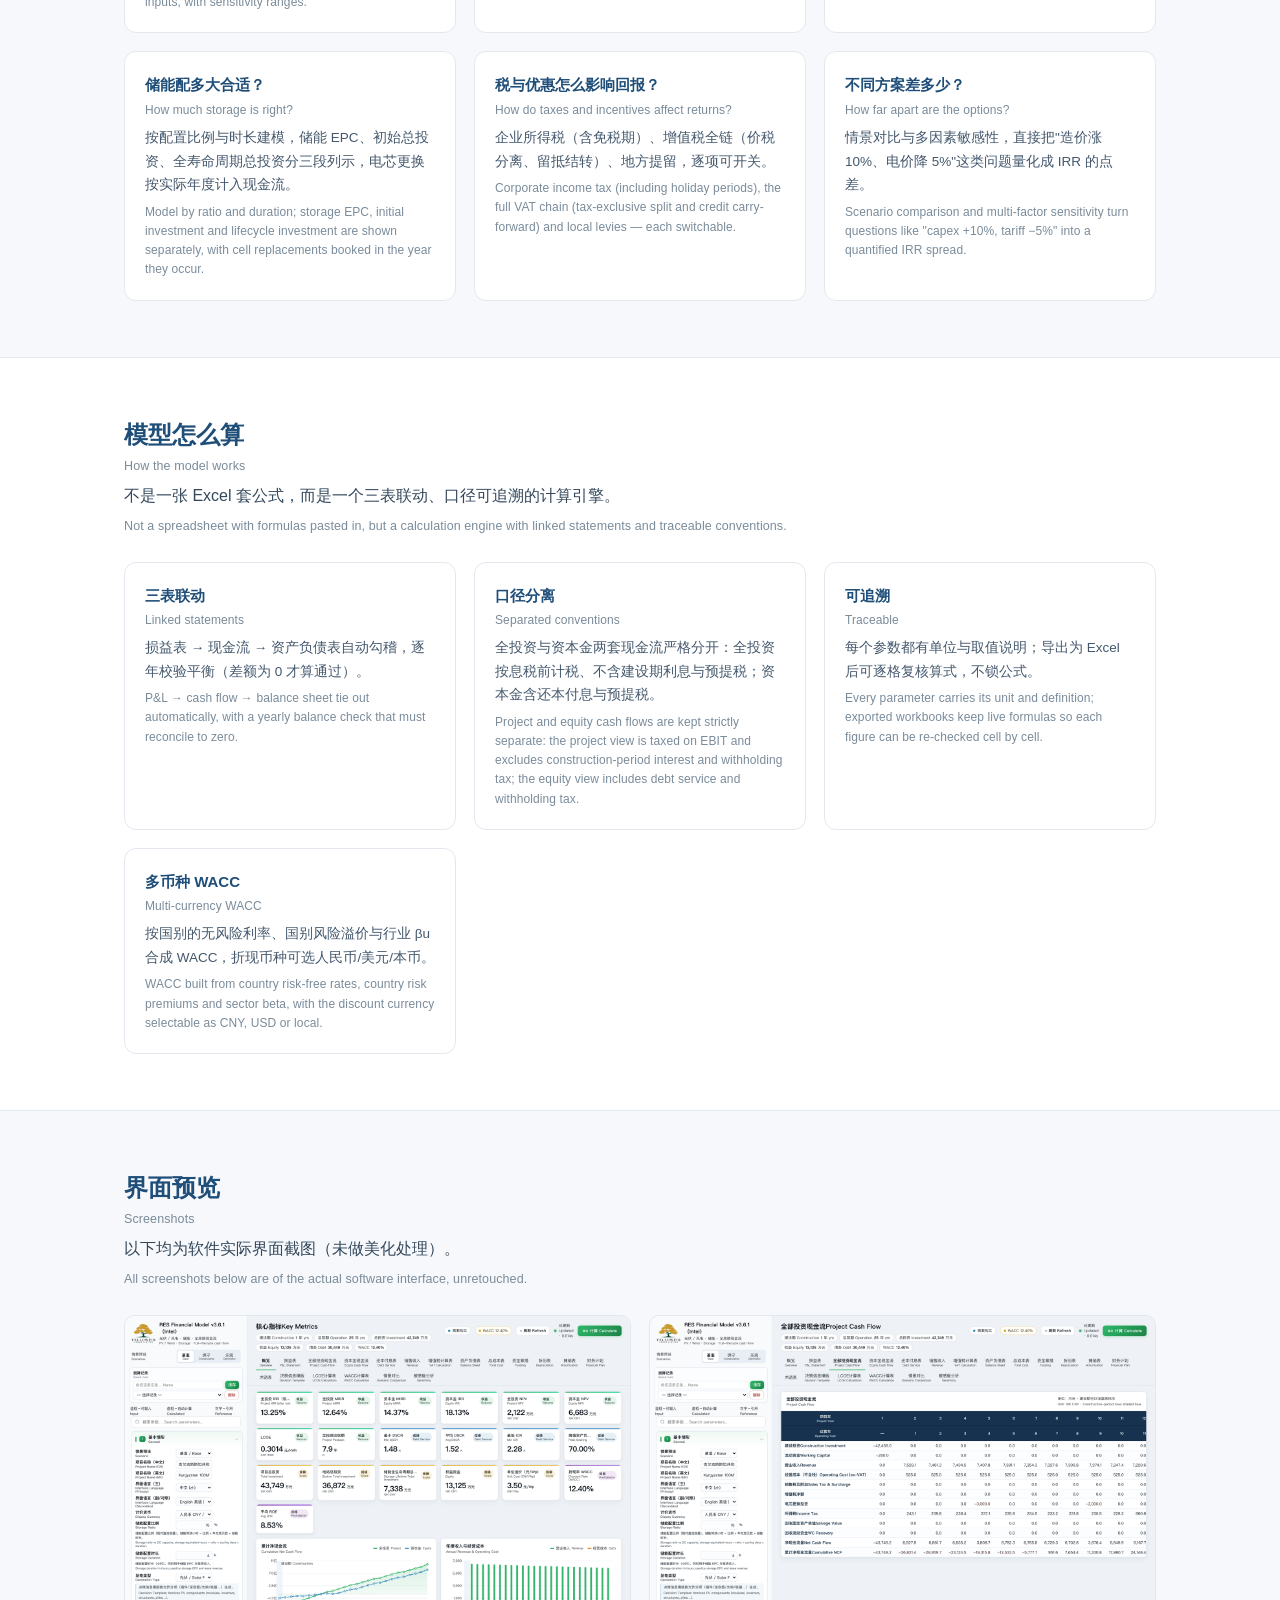
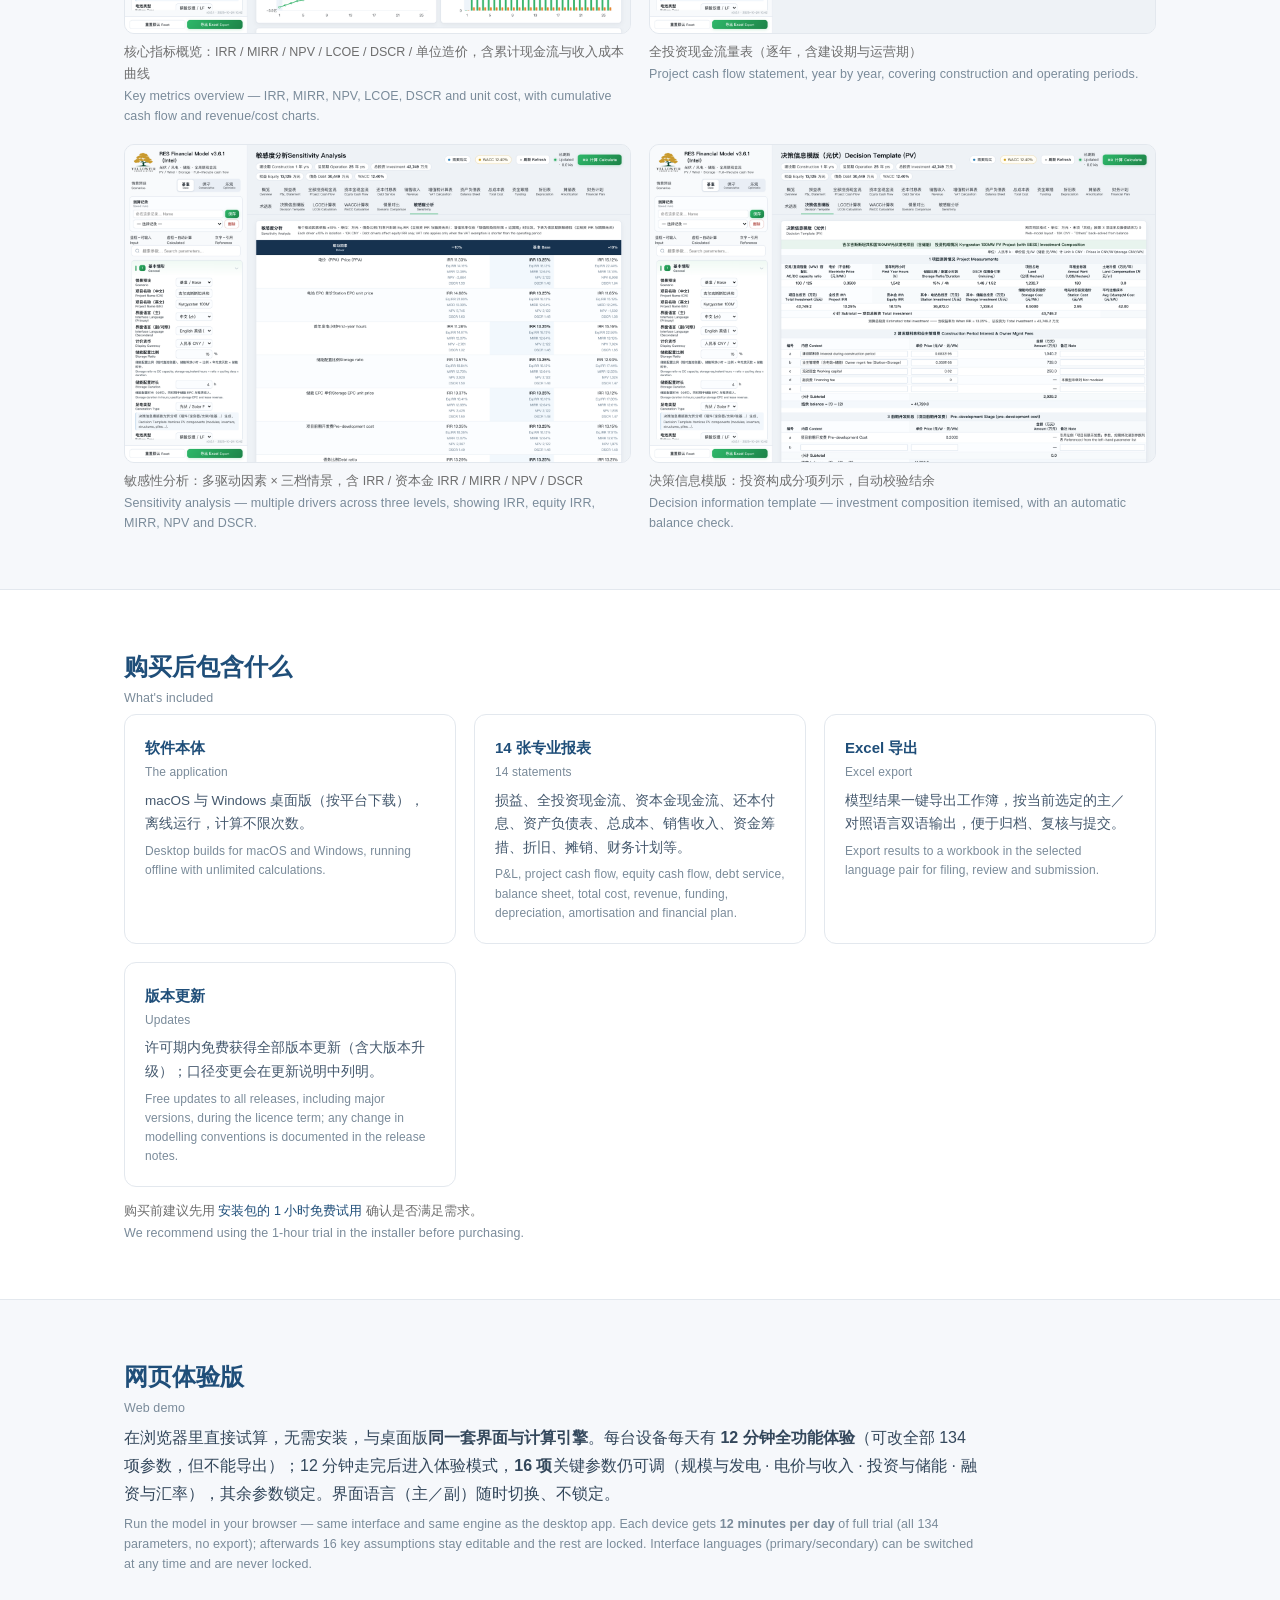
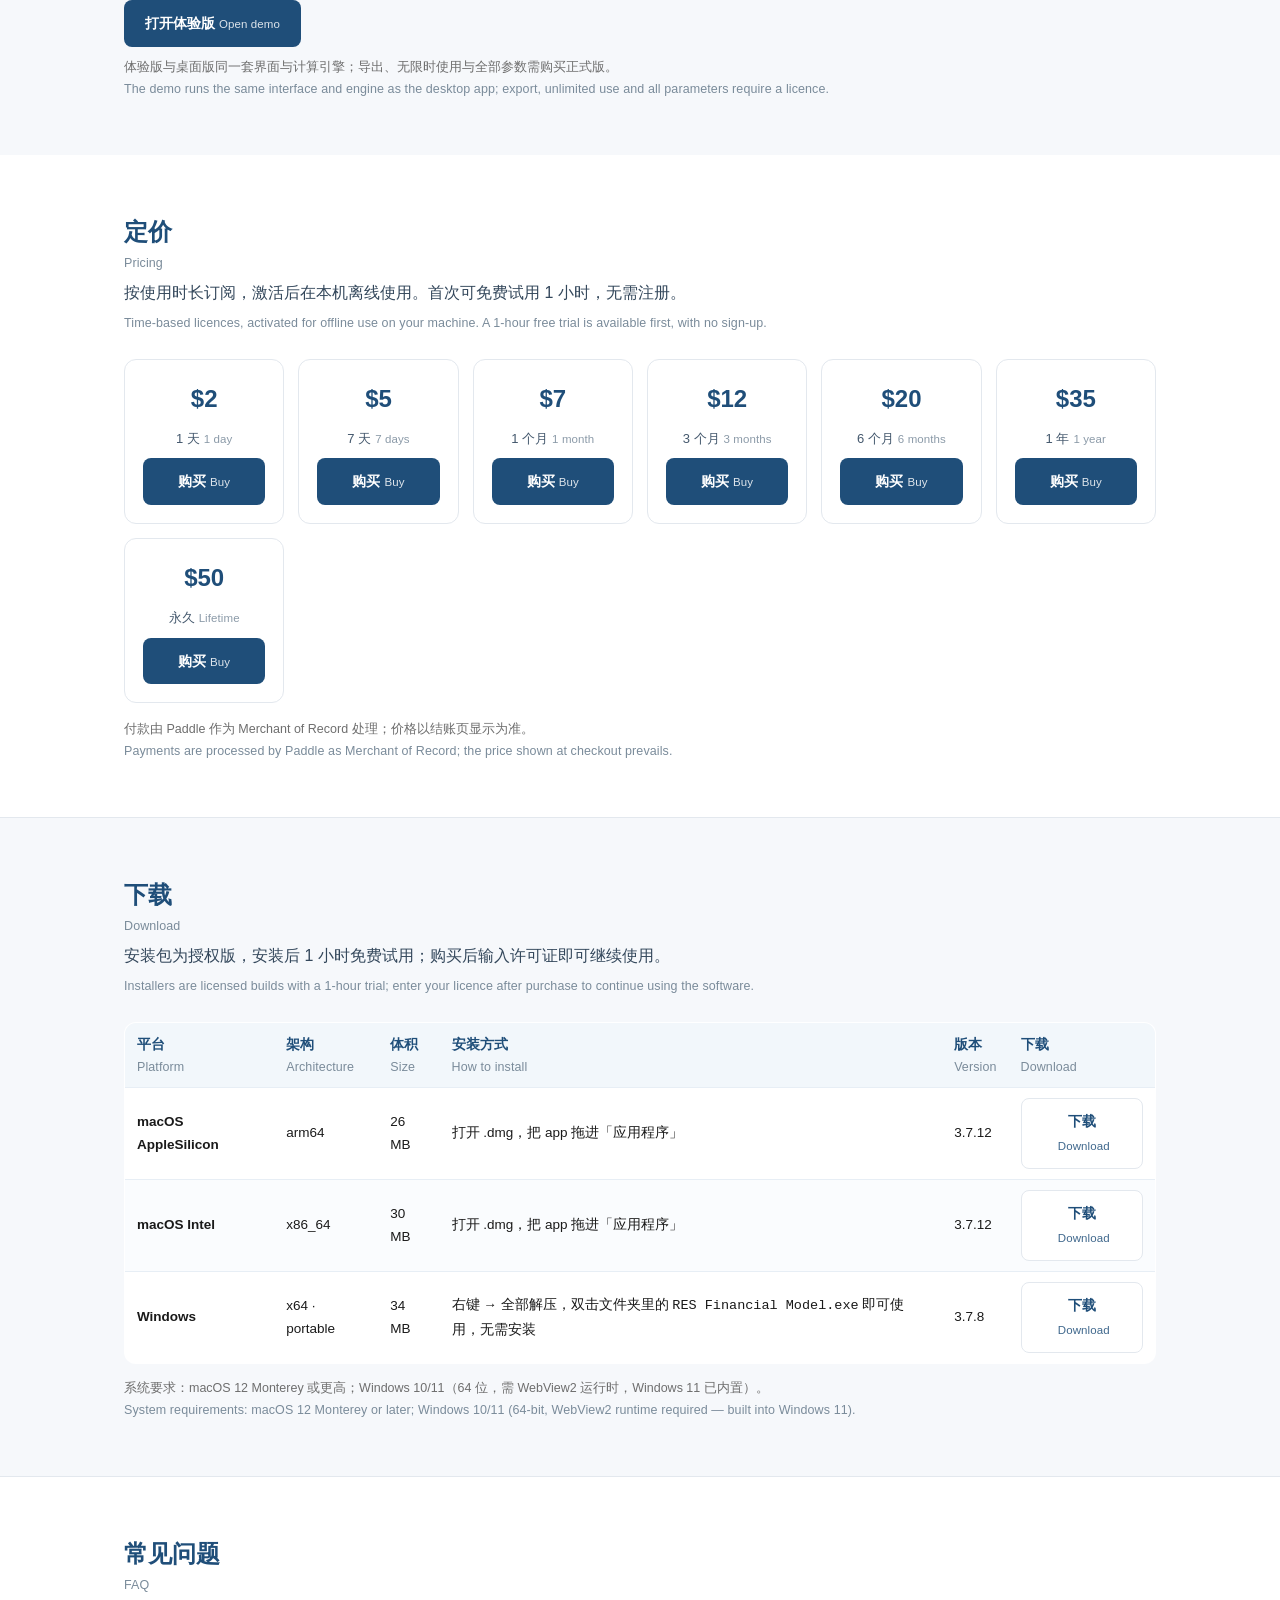
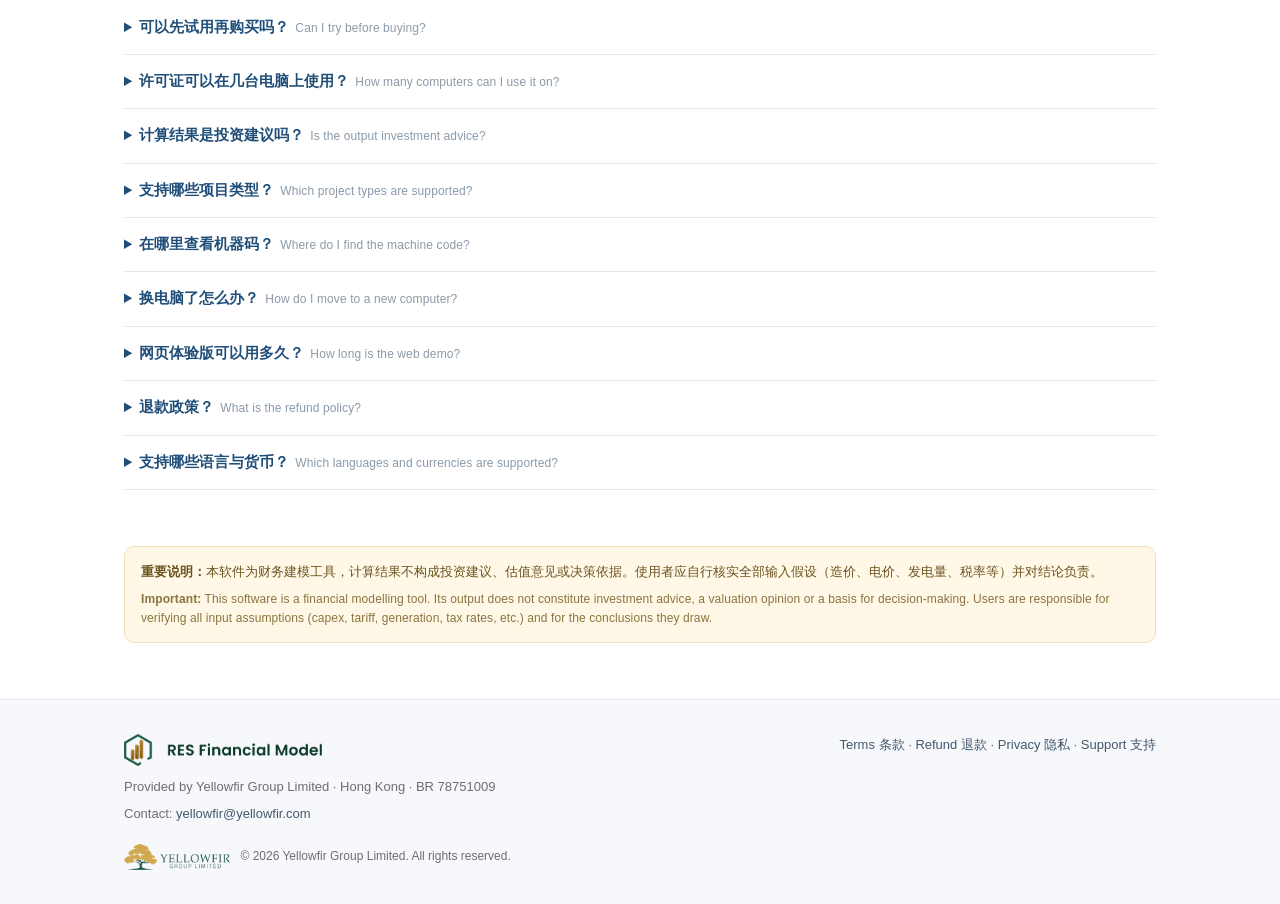
==== commit ac5b1e90: "downloads: 换用 3.7.12（DSCR_min 自算格、顶栏双语取数胶囊），Windows 仍为 3.7.8 待 CI 重建" ====
--- a/index.html
+++ b/index.html
@@ -276,16 +276,16 @@
           <td style="padding:10px 12px">arm64</td>
           <td style="padding:10px 12px">26 MB</td>
           <td style="padding:10px 12px">打开 .dmg，把 app 拖进「应用程序」</td>
-          <td style="padding:10px 12px">3.7.8</td>
-          <td style="padding:10px 12px"><a class="btn btn-ghost" href="downloads/RES-Financial-Model-AppleSilicon.dmg?v=3.7.8f">下载<span class="en" lang="en">Download</span></a></td>
+          <td style="padding:10px 12px">3.7.12</td>
+          <td style="padding:10px 12px"><a class="btn btn-ghost" href="downloads/RES-Financial-Model-AppleSilicon.dmg?v=3.7.12">下载<span class="en" lang="en">Download</span></a></td>
         </tr>
         <tr style="border-top:1px solid #e7eef5;background:#fafcfe">
           <td style="padding:10px 12px"><b>macOS Intel</b></td>
           <td style="padding:10px 12px">x86_64</td>
           <td style="padding:10px 12px">30 MB</td>
           <td style="padding:10px 12px">打开 .dmg，把 app 拖进「应用程序」</td>
-          <td style="padding:10px 12px">3.7.8</td>
-          <td style="padding:10px 12px"><a class="btn btn-ghost" href="downloads/RES-Financial-Model-Intel.dmg?v=3.7.8f">下载<span class="en" lang="en">Download</span></a></td>
+          <td style="padding:10px 12px">3.7.12</td>
+          <td style="padding:10px 12px"><a class="btn btn-ghost" href="downloads/RES-Financial-Model-Intel.dmg?v=3.7.12">下载<span class="en" lang="en">Download</span></a></td>
         </tr>
         <tr style="border-top:1px solid #e7eef5">
           <td style="padding:10px 12px"><b>Windows</b></td>
@@ -293,7 +293,7 @@
           <td style="padding:10px 12px">34 MB</td>
           <td style="padding:10px 12px">右键 → 全部解压，双击文件夹里的 <code>RES Financial Model.exe</code> 即可使用，无需安装</td>
           <td style="padding:10px 12px">3.7.8</td>
-          <td style="padding:10px 12px"><a class="btn btn-ghost" href="downloads/RES-Financial-Model-Windows.zip?v=3.7.8f">下载<span class="en" lang="en">Download</span></a></td>
+          <td style="padding:10px 12px"><a class="btn btn-ghost" href="downloads/RES-Financial-Model-Windows.zip?v=3.7.8">下载<span class="en" lang="en">Download</span></a></td>
         </tr>
       </tbody>
     </table>
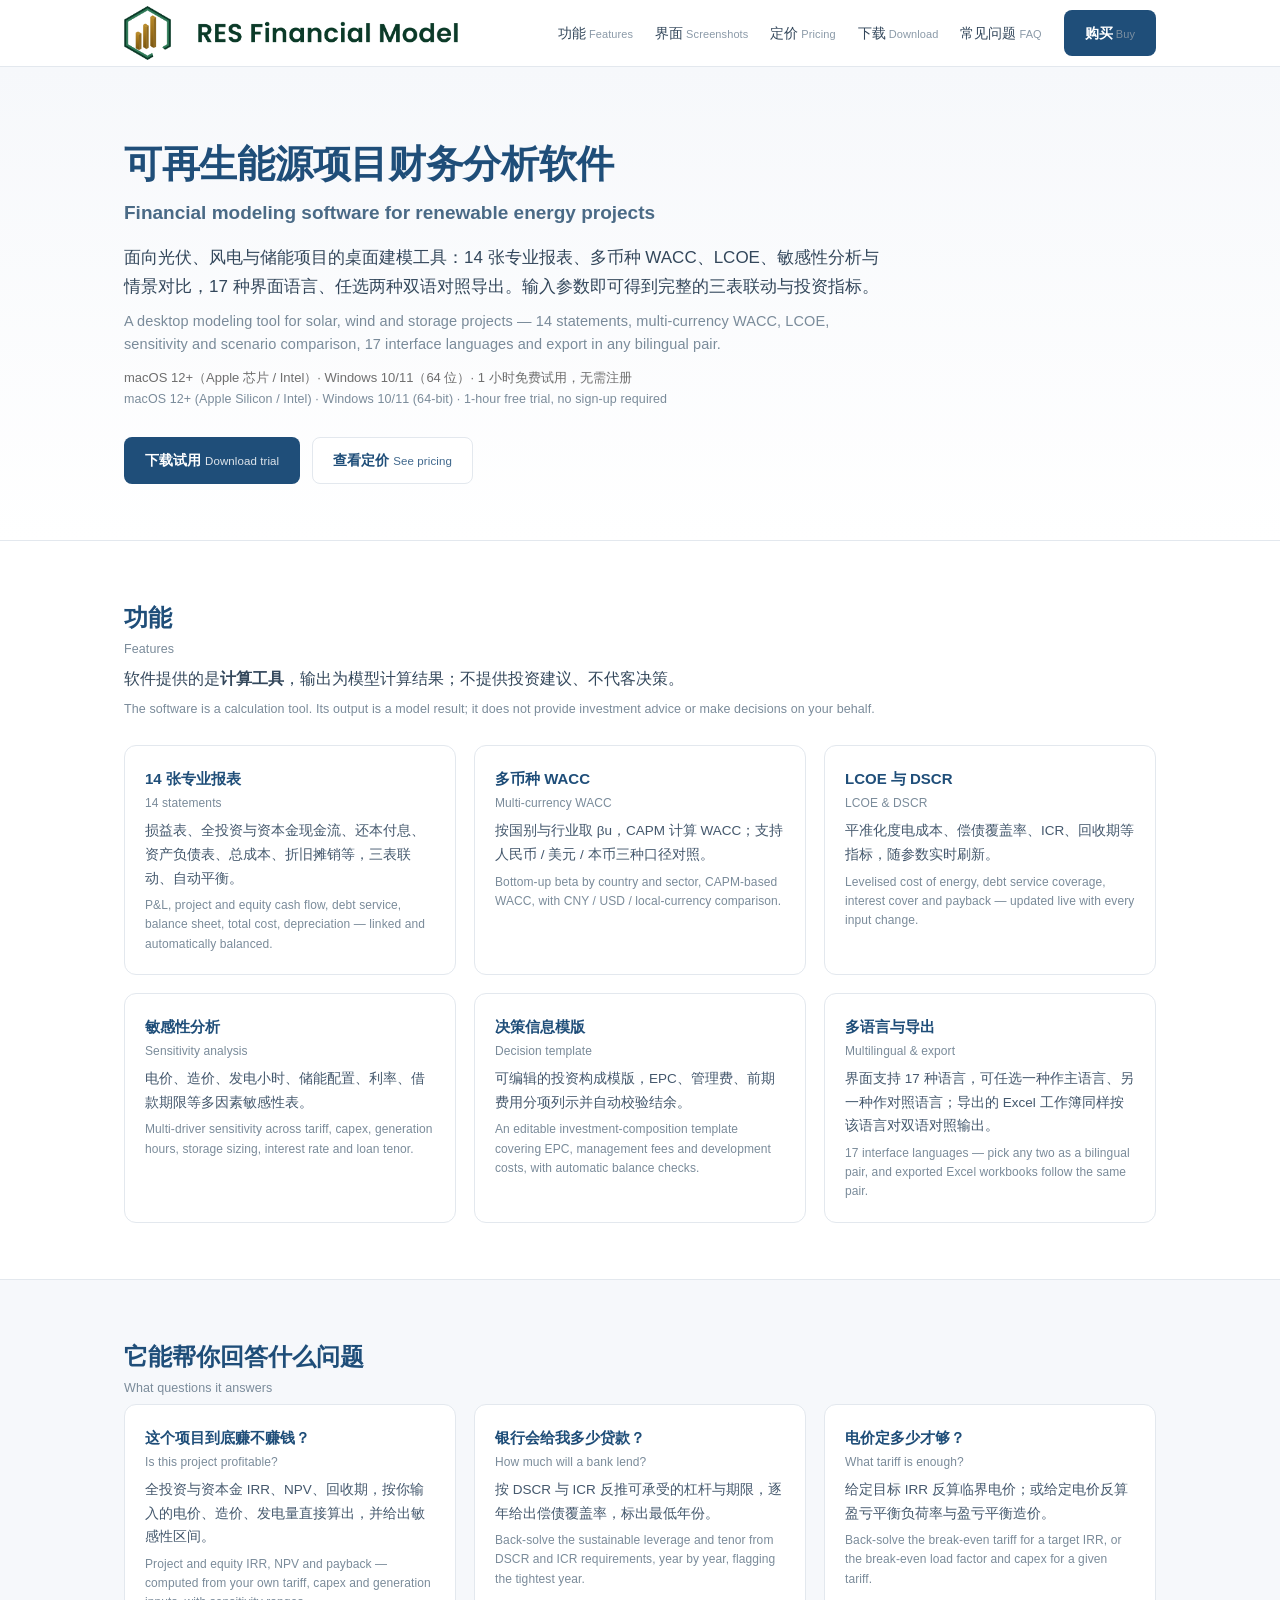
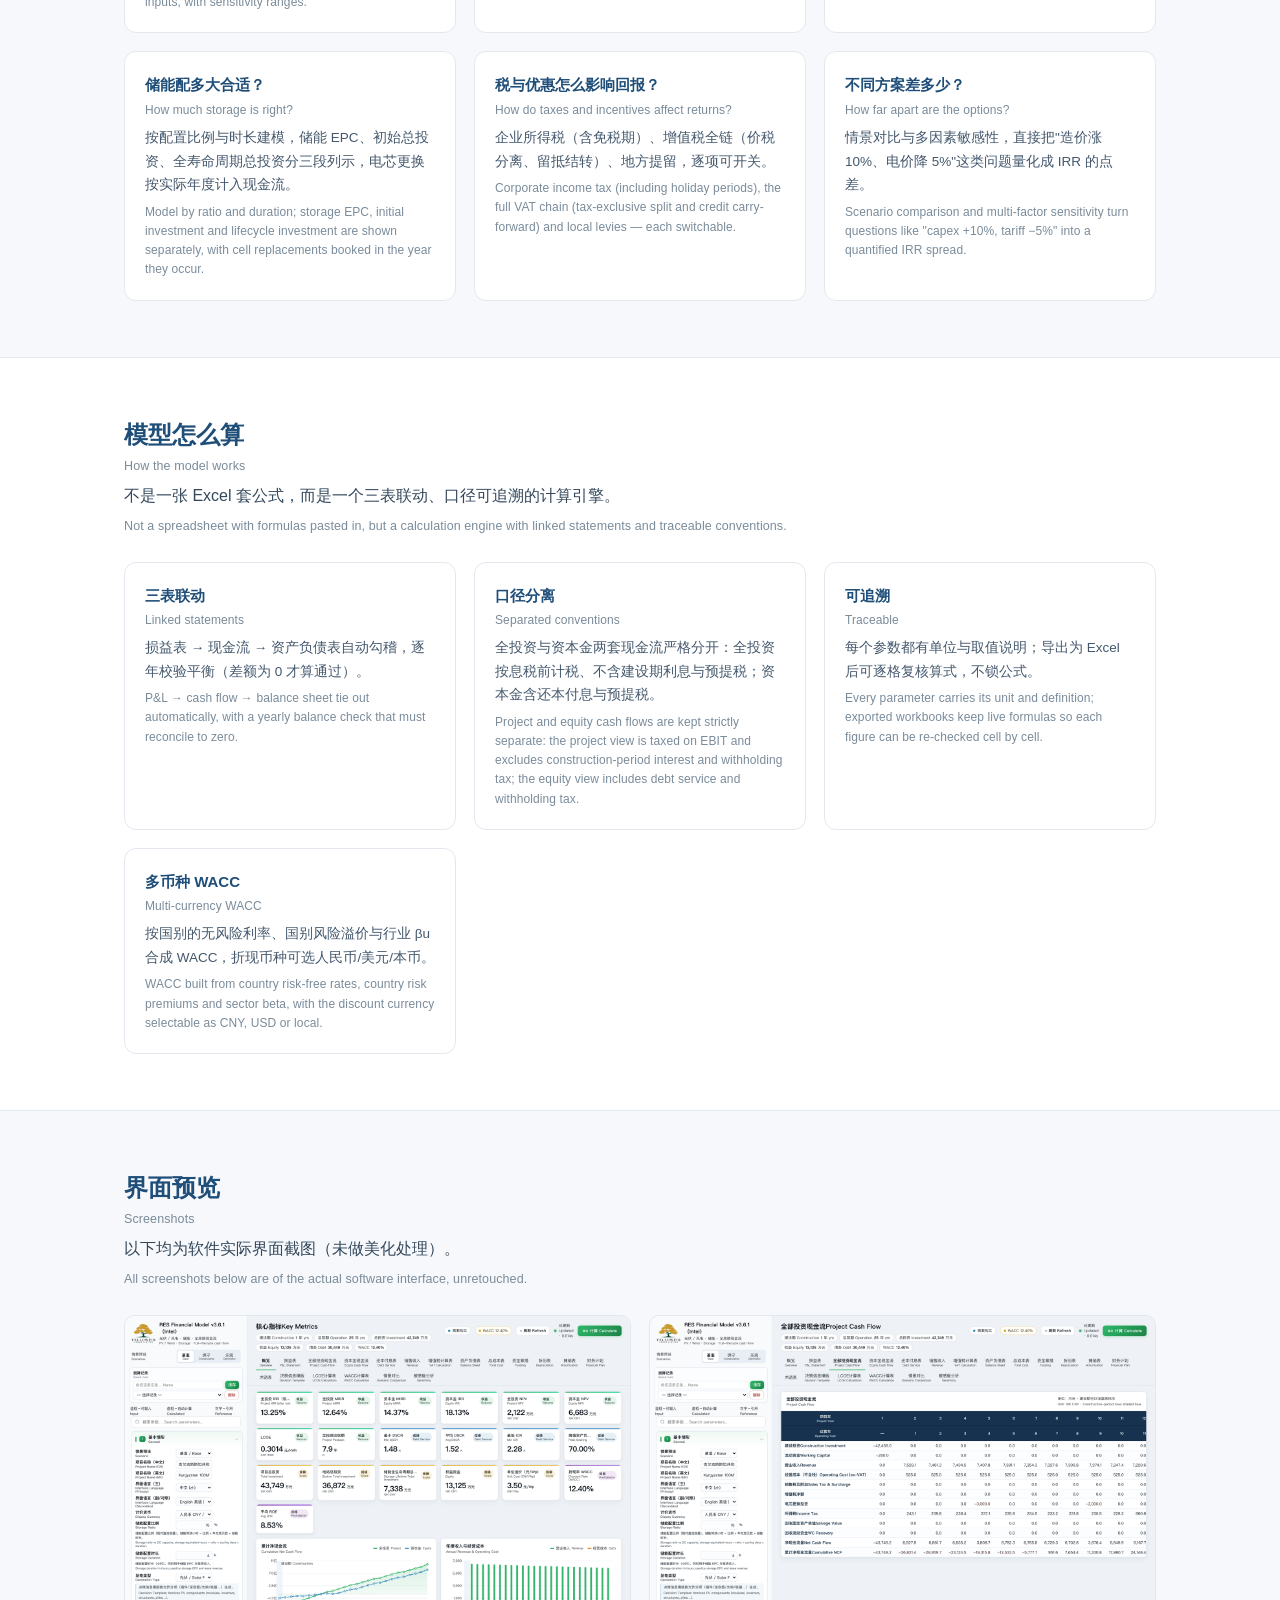
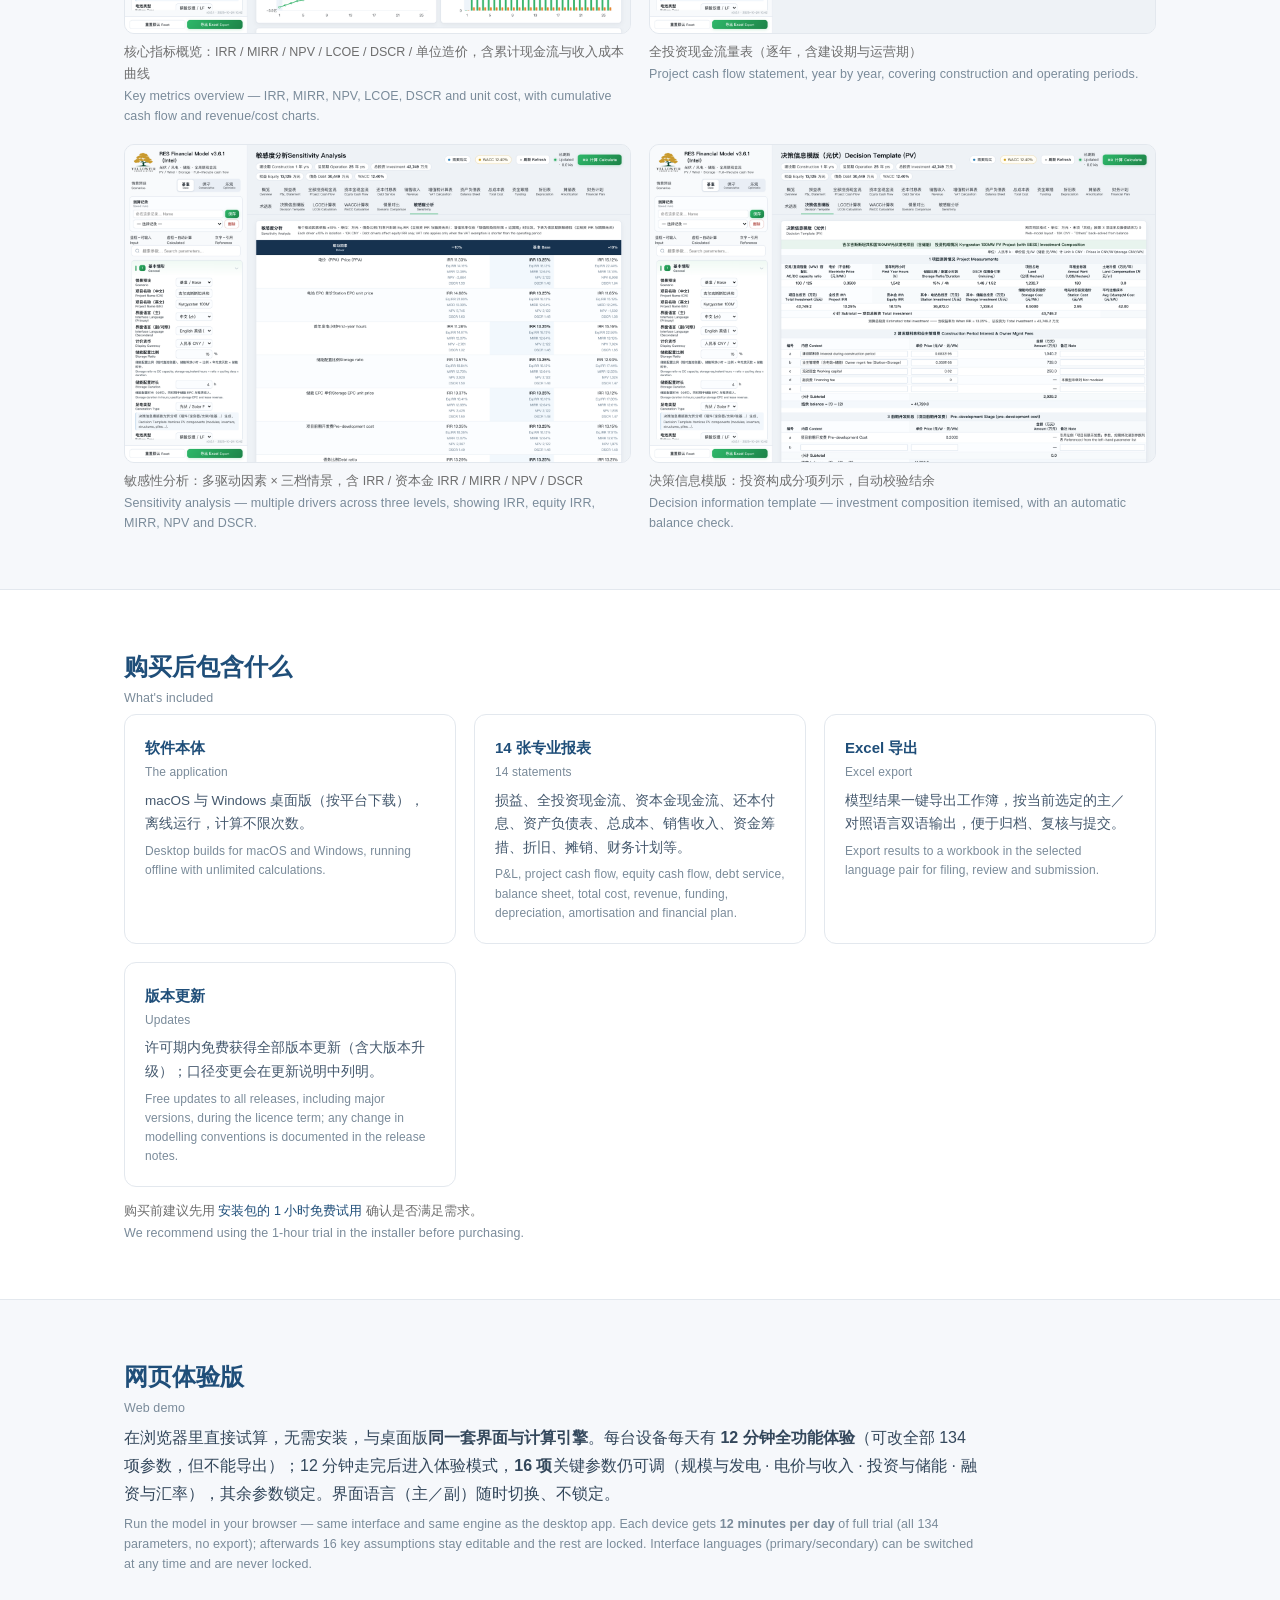
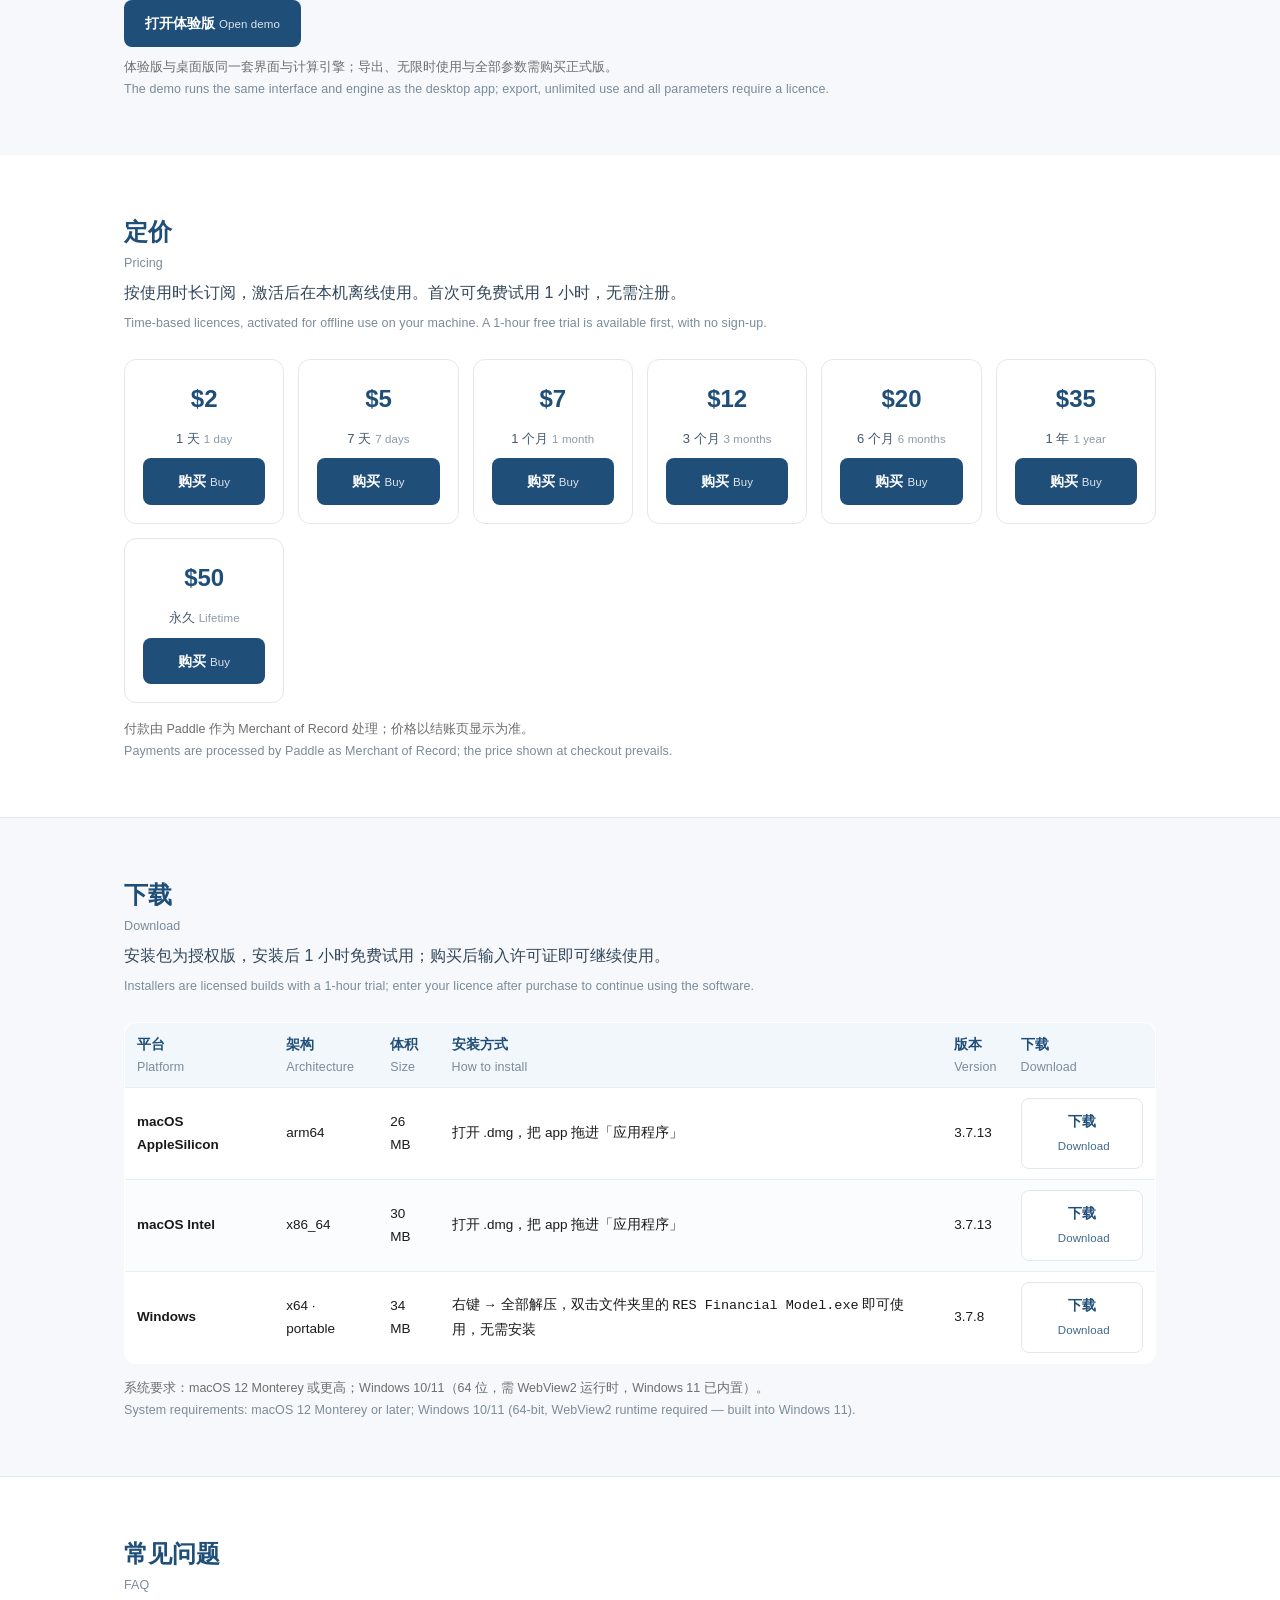
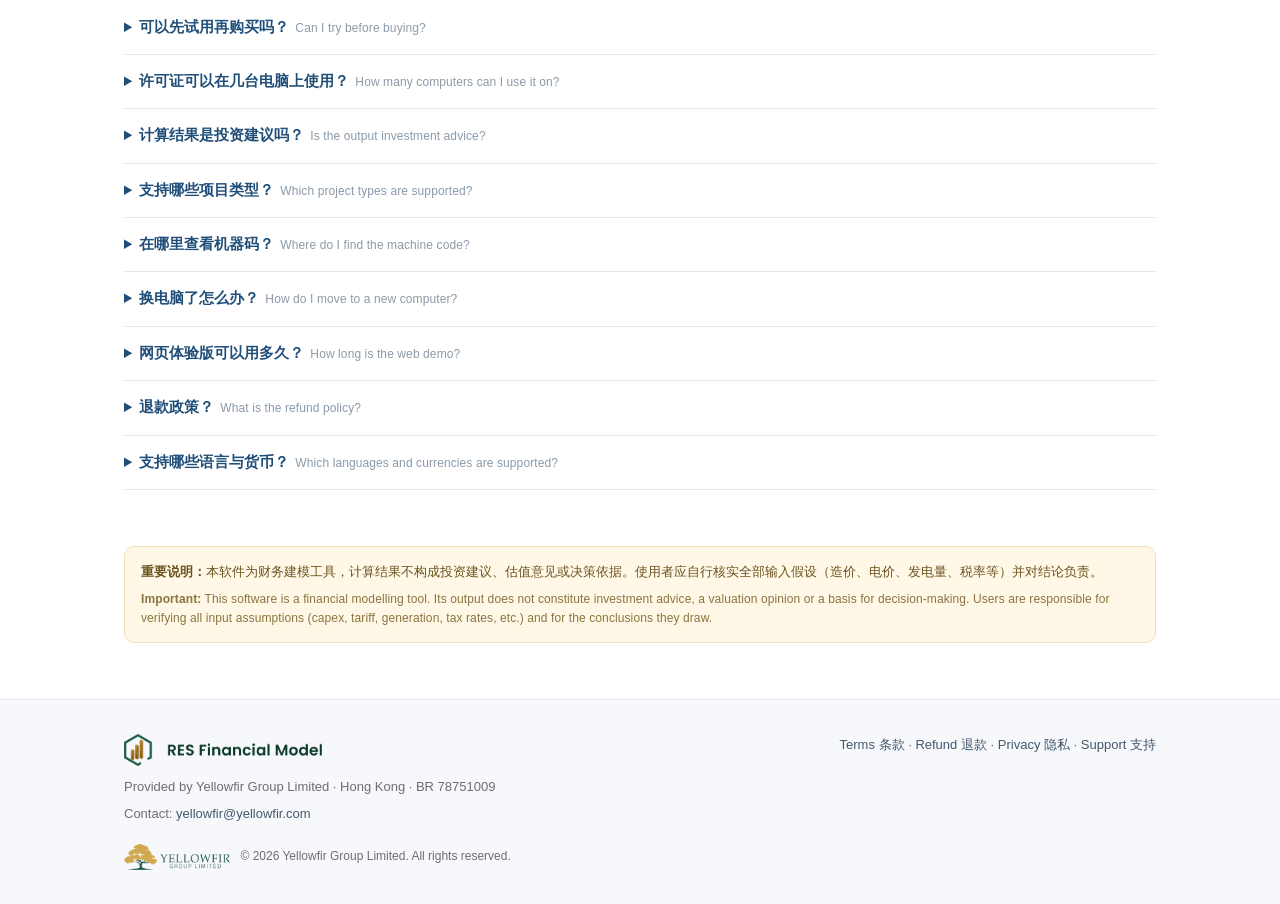
==== commit cb9d9ce4: "downloads: 换用 3.7.13（授权胶囊秒级倒计时）" ====
--- a/index.html
+++ b/index.html
@@ -276,16 +276,16 @@
           <td style="padding:10px 12px">arm64</td>
           <td style="padding:10px 12px">26 MB</td>
           <td style="padding:10px 12px">打开 .dmg，把 app 拖进「应用程序」</td>
-          <td style="padding:10px 12px">3.7.12</td>
-          <td style="padding:10px 12px"><a class="btn btn-ghost" href="downloads/RES-Financial-Model-AppleSilicon.dmg?v=3.7.12">下载<span class="en" lang="en">Download</span></a></td>
+          <td style="padding:10px 12px">3.7.13</td>
+          <td style="padding:10px 12px"><a class="btn btn-ghost" href="downloads/RES-Financial-Model-AppleSilicon.dmg?v=3.7.13">下载<span class="en" lang="en">Download</span></a></td>
         </tr>
         <tr style="border-top:1px solid #e7eef5;background:#fafcfe">
           <td style="padding:10px 12px"><b>macOS Intel</b></td>
           <td style="padding:10px 12px">x86_64</td>
           <td style="padding:10px 12px">30 MB</td>
           <td style="padding:10px 12px">打开 .dmg，把 app 拖进「应用程序」</td>
-          <td style="padding:10px 12px">3.7.12</td>
-          <td style="padding:10px 12px"><a class="btn btn-ghost" href="downloads/RES-Financial-Model-Intel.dmg?v=3.7.12">下载<span class="en" lang="en">Download</span></a></td>
+          <td style="padding:10px 12px">3.7.13</td>
+          <td style="padding:10px 12px"><a class="btn btn-ghost" href="downloads/RES-Financial-Model-Intel.dmg?v=3.7.13">下载<span class="en" lang="en">Download</span></a></td>
         </tr>
         <tr style="border-top:1px solid #e7eef5">
           <td style="padding:10px 12px"><b>Windows</b></td>
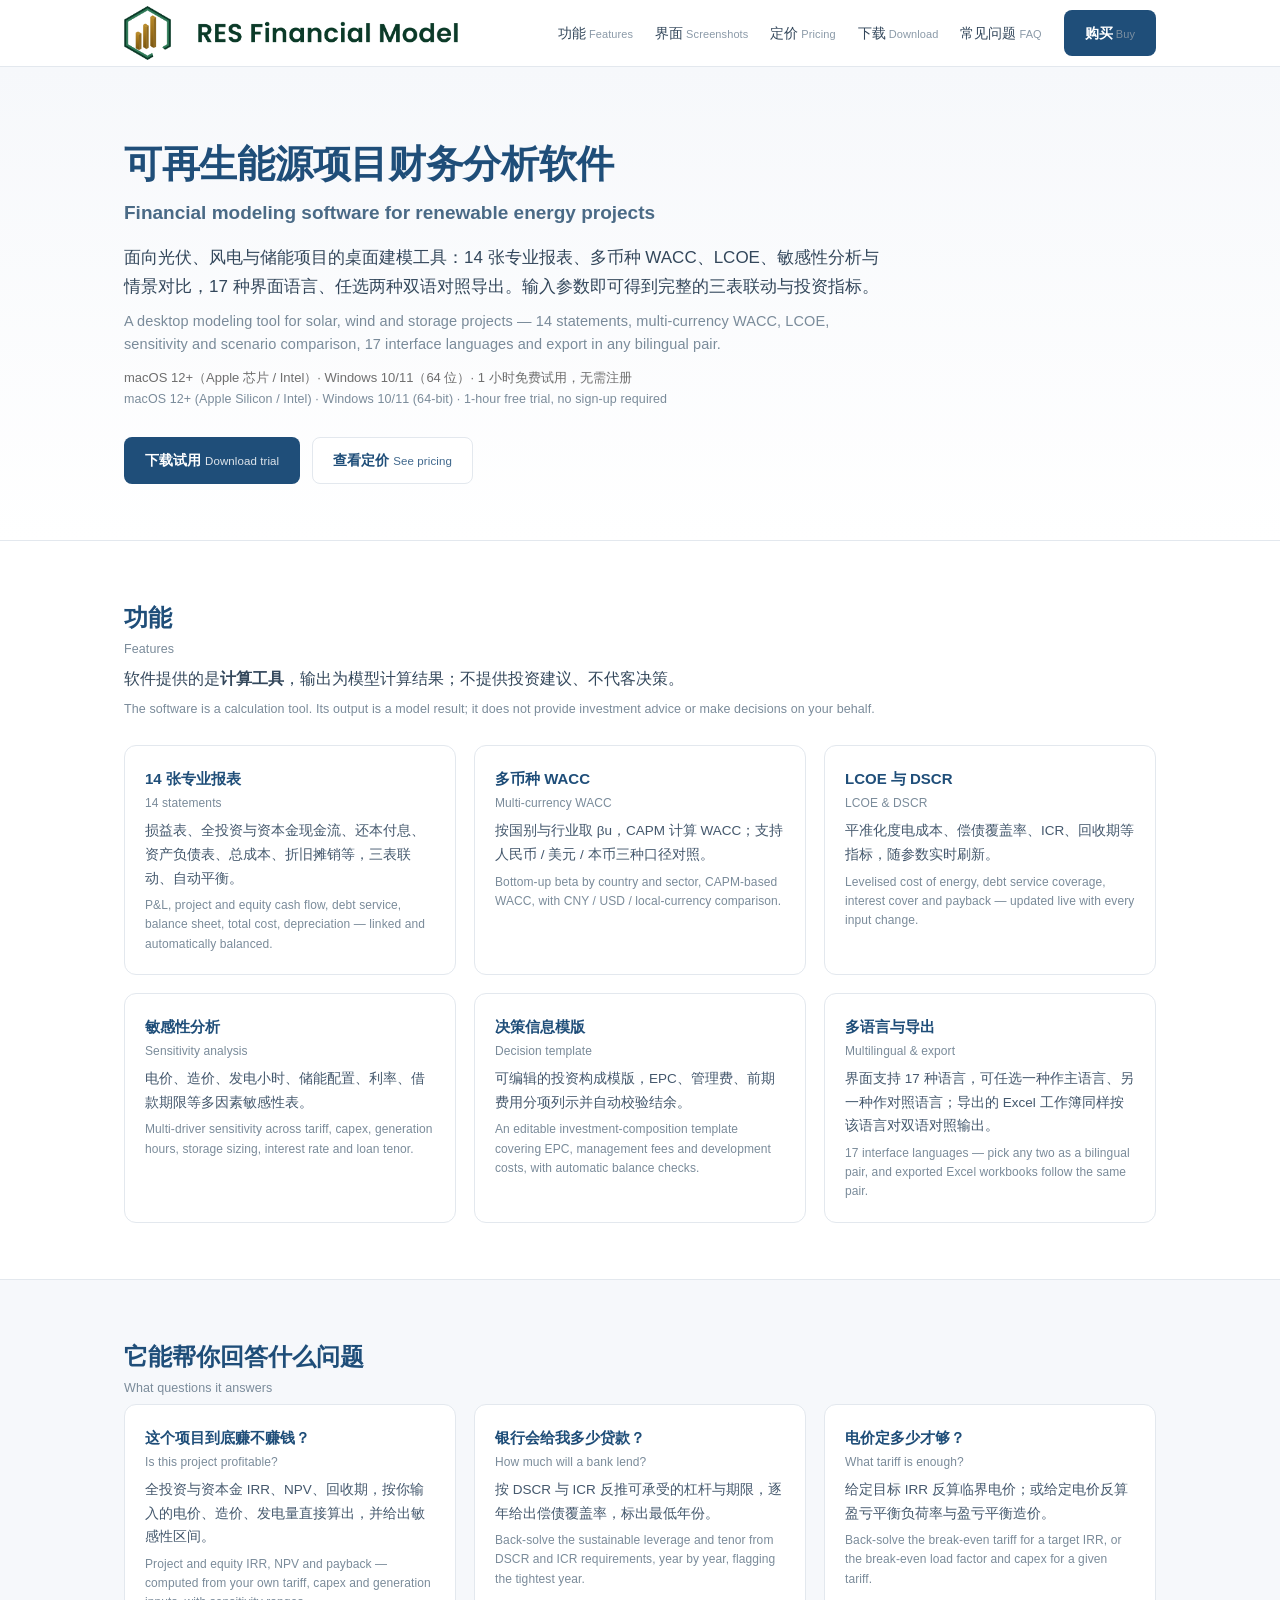
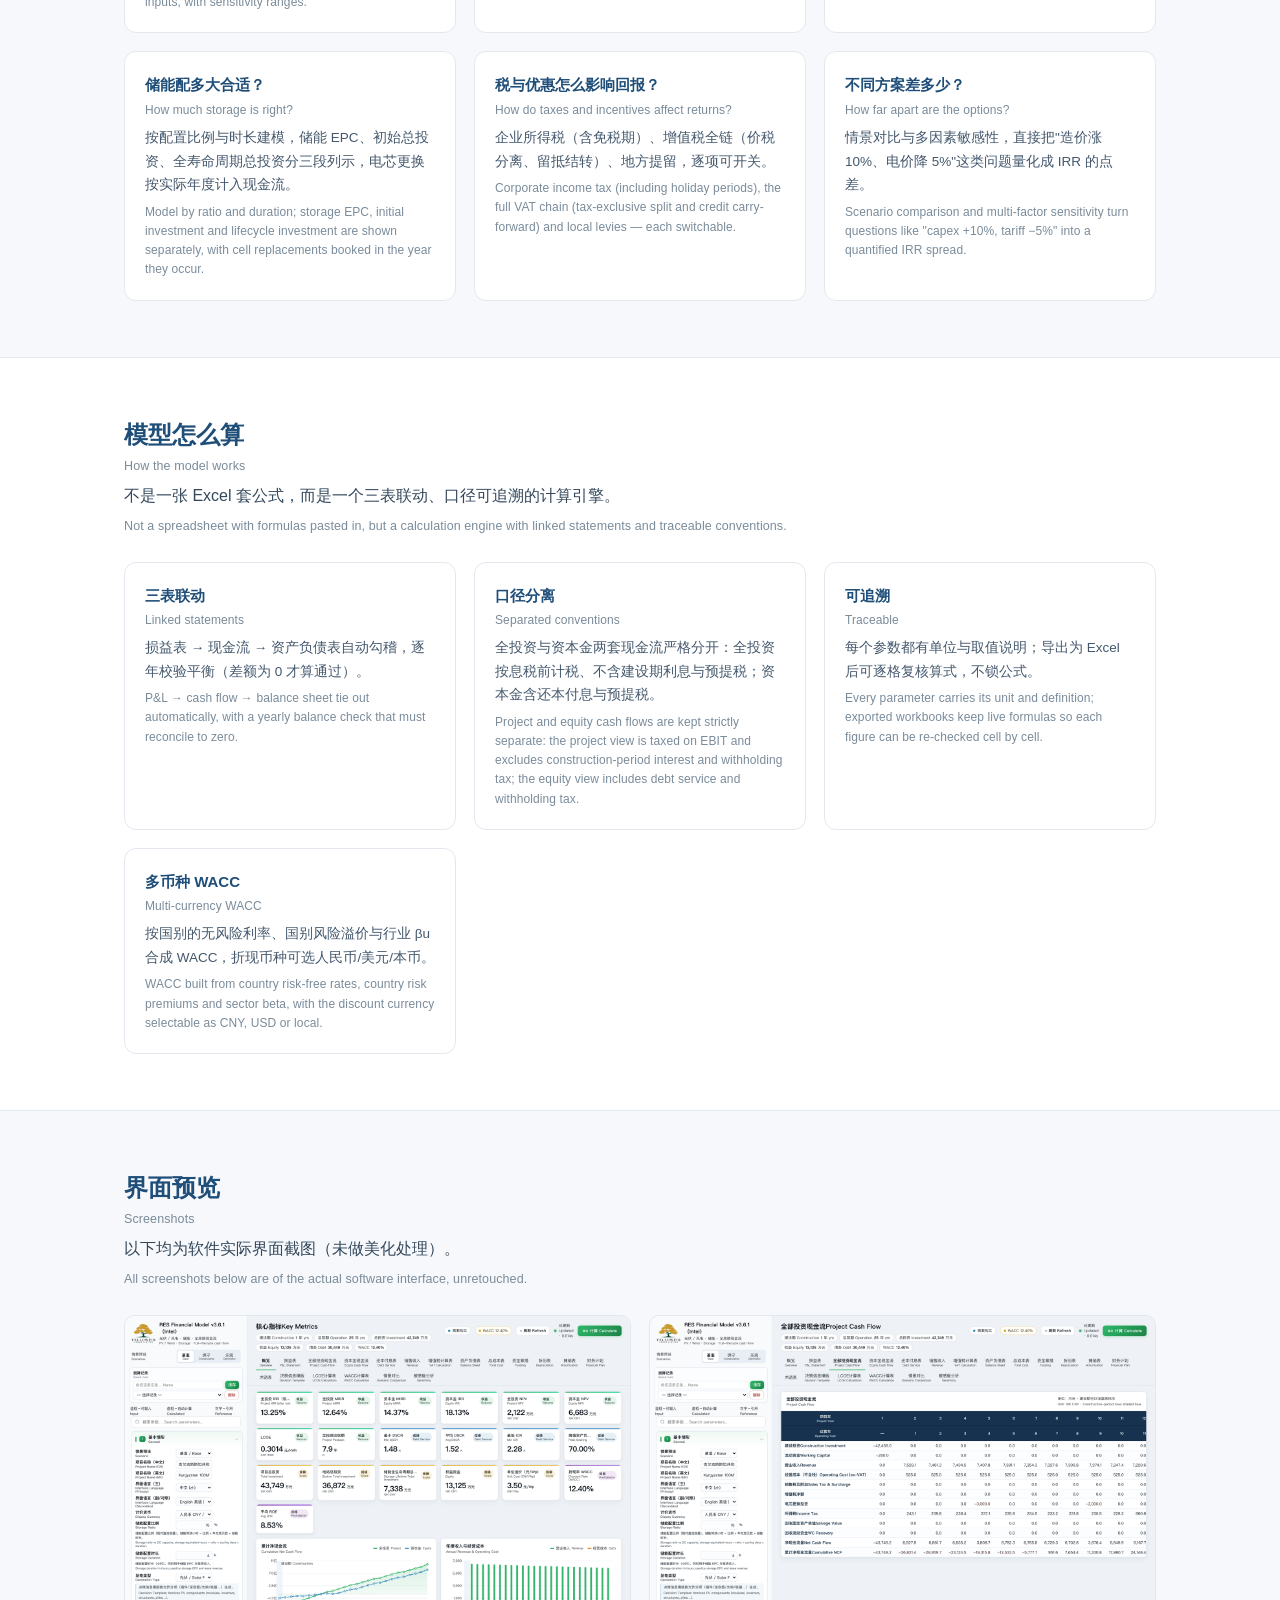
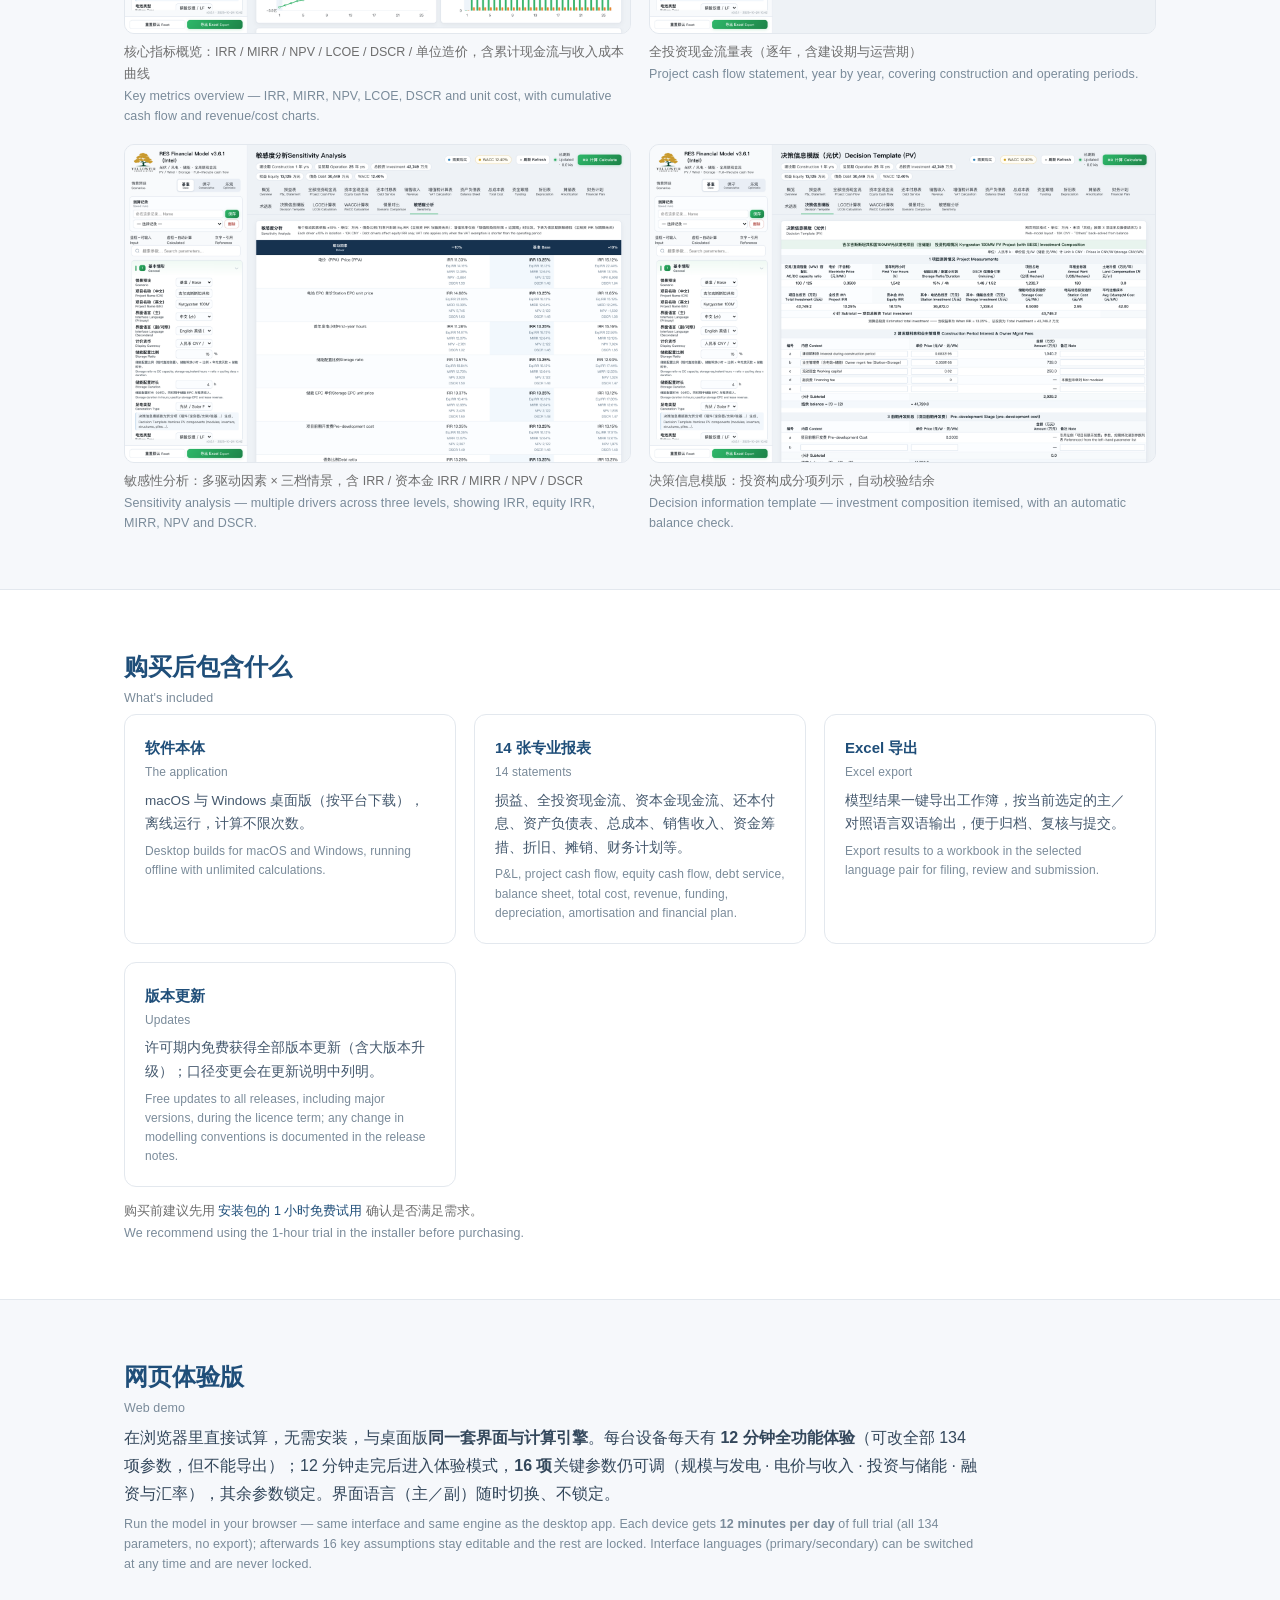
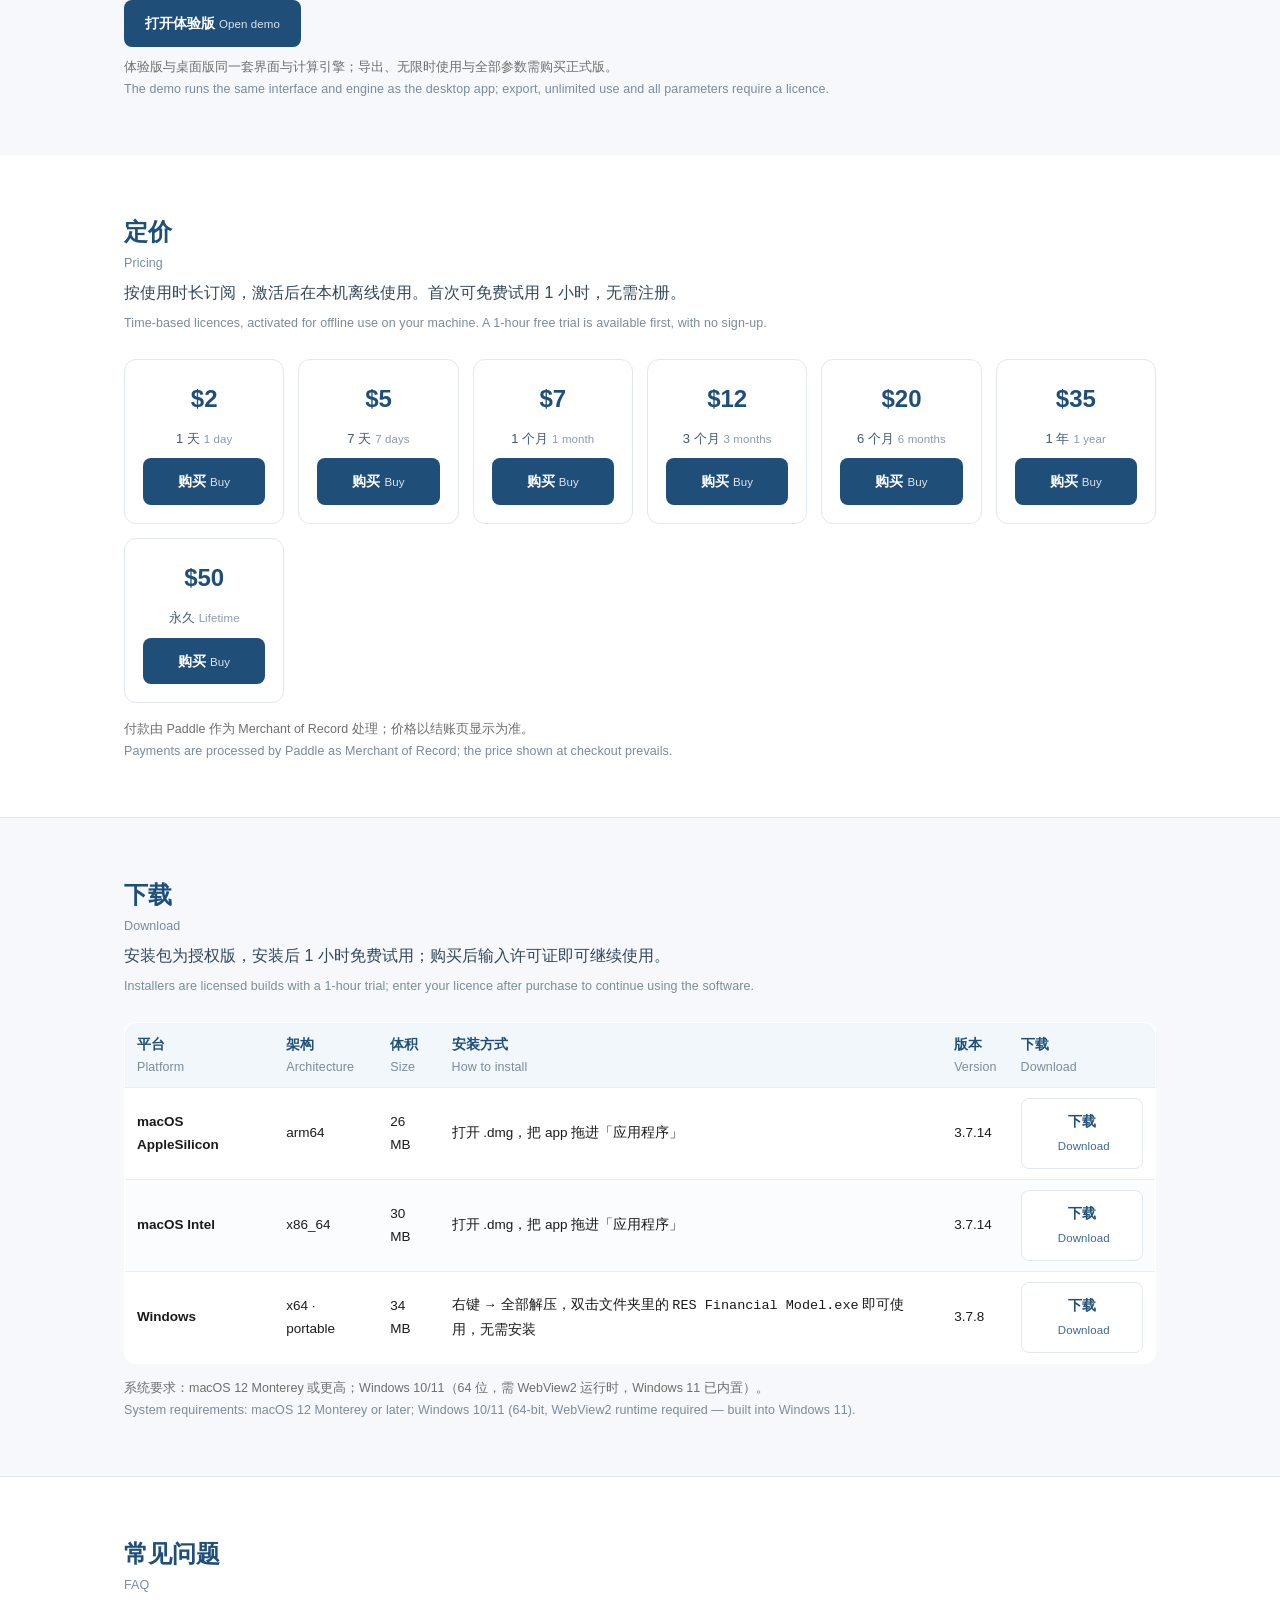
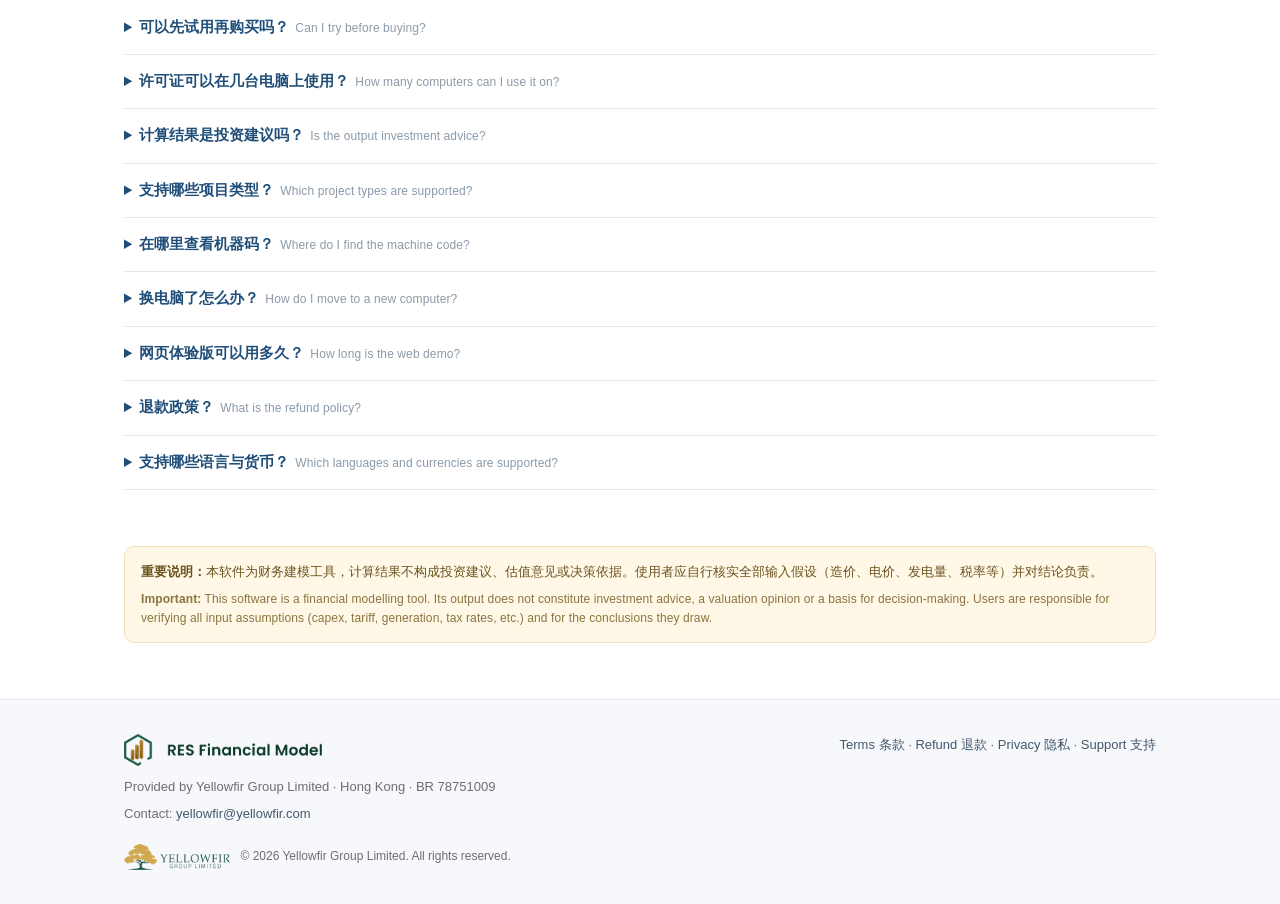
==== commit 08e3a0f0: "downloads: 换用 3.7.14（点 logo 开官网）" ====
--- a/index.html
+++ b/index.html
@@ -276,16 +276,16 @@
           <td style="padding:10px 12px">arm64</td>
           <td style="padding:10px 12px">26 MB</td>
           <td style="padding:10px 12px">打开 .dmg，把 app 拖进「应用程序」</td>
-          <td style="padding:10px 12px">3.7.13</td>
-          <td style="padding:10px 12px"><a class="btn btn-ghost" href="downloads/RES-Financial-Model-AppleSilicon.dmg?v=3.7.13">下载<span class="en" lang="en">Download</span></a></td>
+          <td style="padding:10px 12px">3.7.14</td>
+          <td style="padding:10px 12px"><a class="btn btn-ghost" href="downloads/RES-Financial-Model-AppleSilicon.dmg?v=3.7.14">下载<span class="en" lang="en">Download</span></a></td>
         </tr>
         <tr style="border-top:1px solid #e7eef5;background:#fafcfe">
           <td style="padding:10px 12px"><b>macOS Intel</b></td>
           <td style="padding:10px 12px">x86_64</td>
           <td style="padding:10px 12px">30 MB</td>
           <td style="padding:10px 12px">打开 .dmg，把 app 拖进「应用程序」</td>
-          <td style="padding:10px 12px">3.7.13</td>
-          <td style="padding:10px 12px"><a class="btn btn-ghost" href="downloads/RES-Financial-Model-Intel.dmg?v=3.7.13">下载<span class="en" lang="en">Download</span></a></td>
+          <td style="padding:10px 12px">3.7.14</td>
+          <td style="padding:10px 12px"><a class="btn btn-ghost" href="downloads/RES-Financial-Model-Intel.dmg?v=3.7.14">下载<span class="en" lang="en">Download</span></a></td>
         </tr>
         <tr style="border-top:1px solid #e7eef5">
           <td style="padding:10px 12px"><b>Windows</b></td>
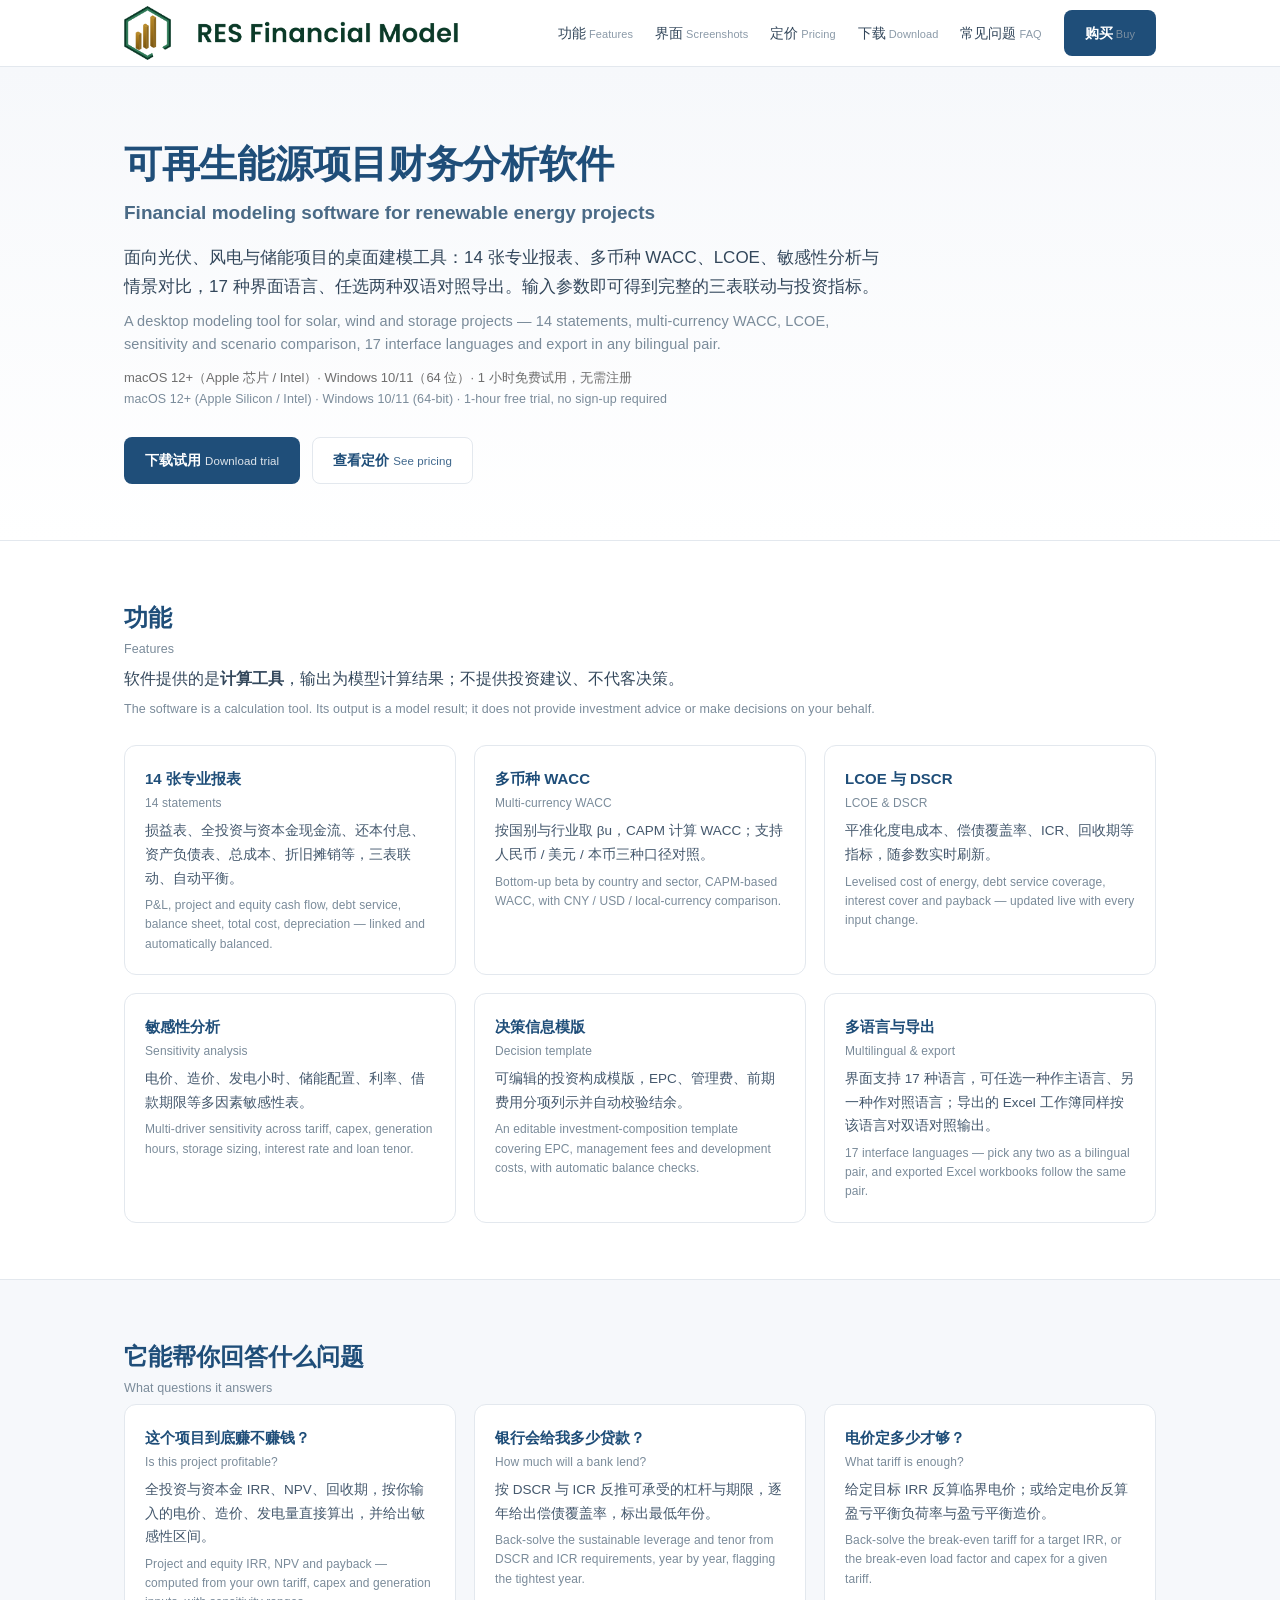
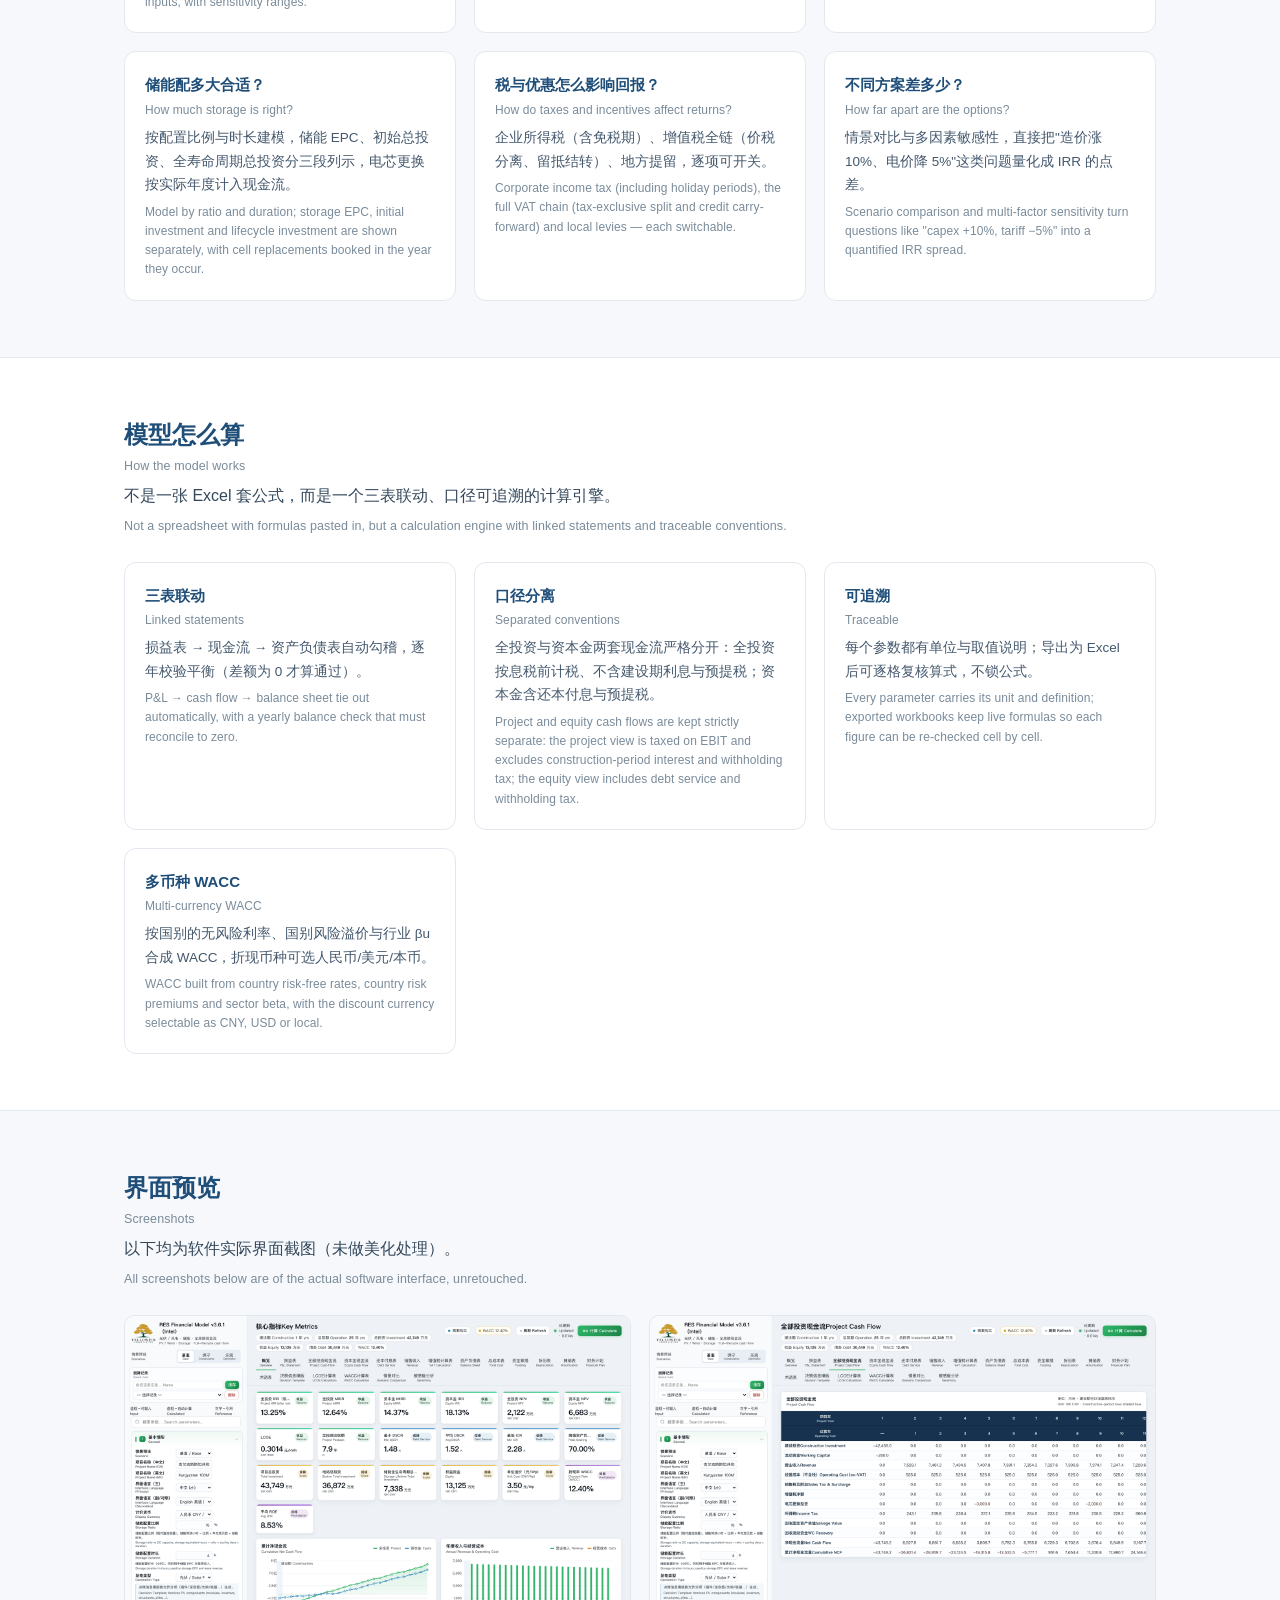
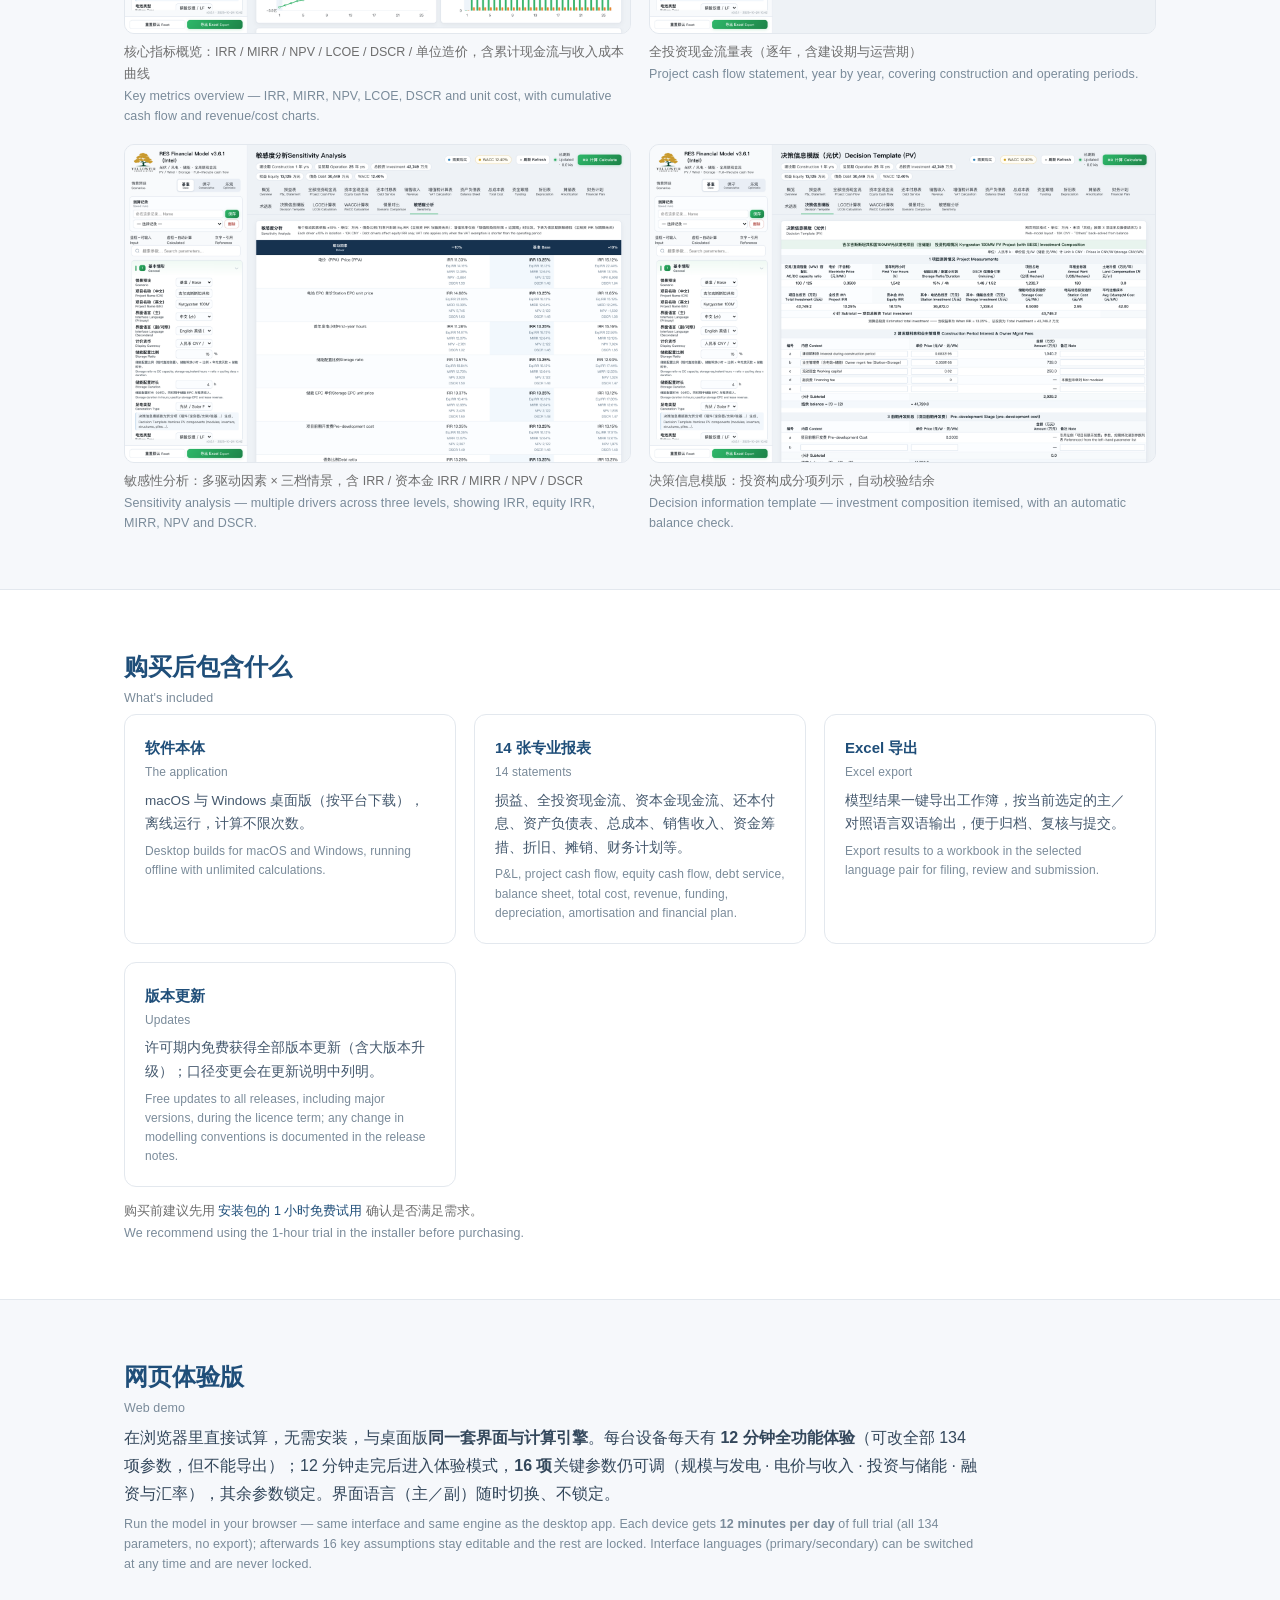
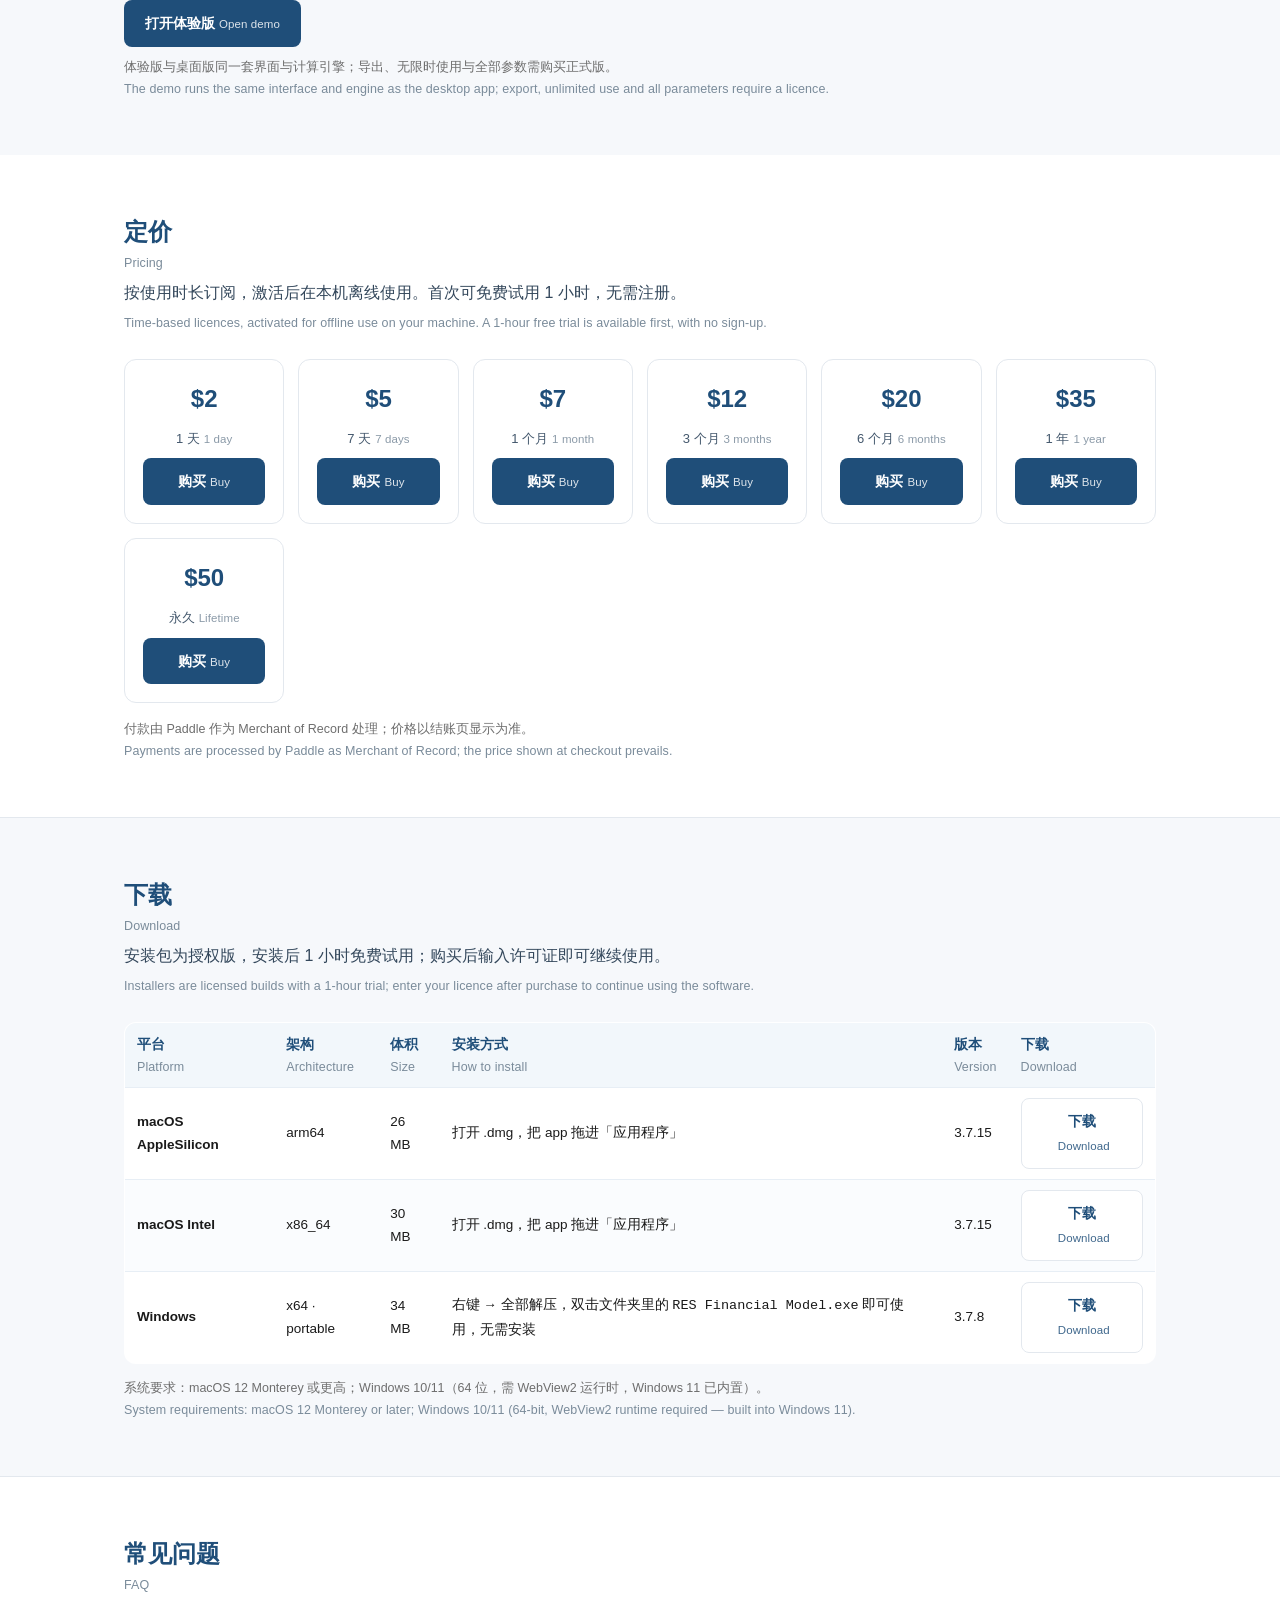
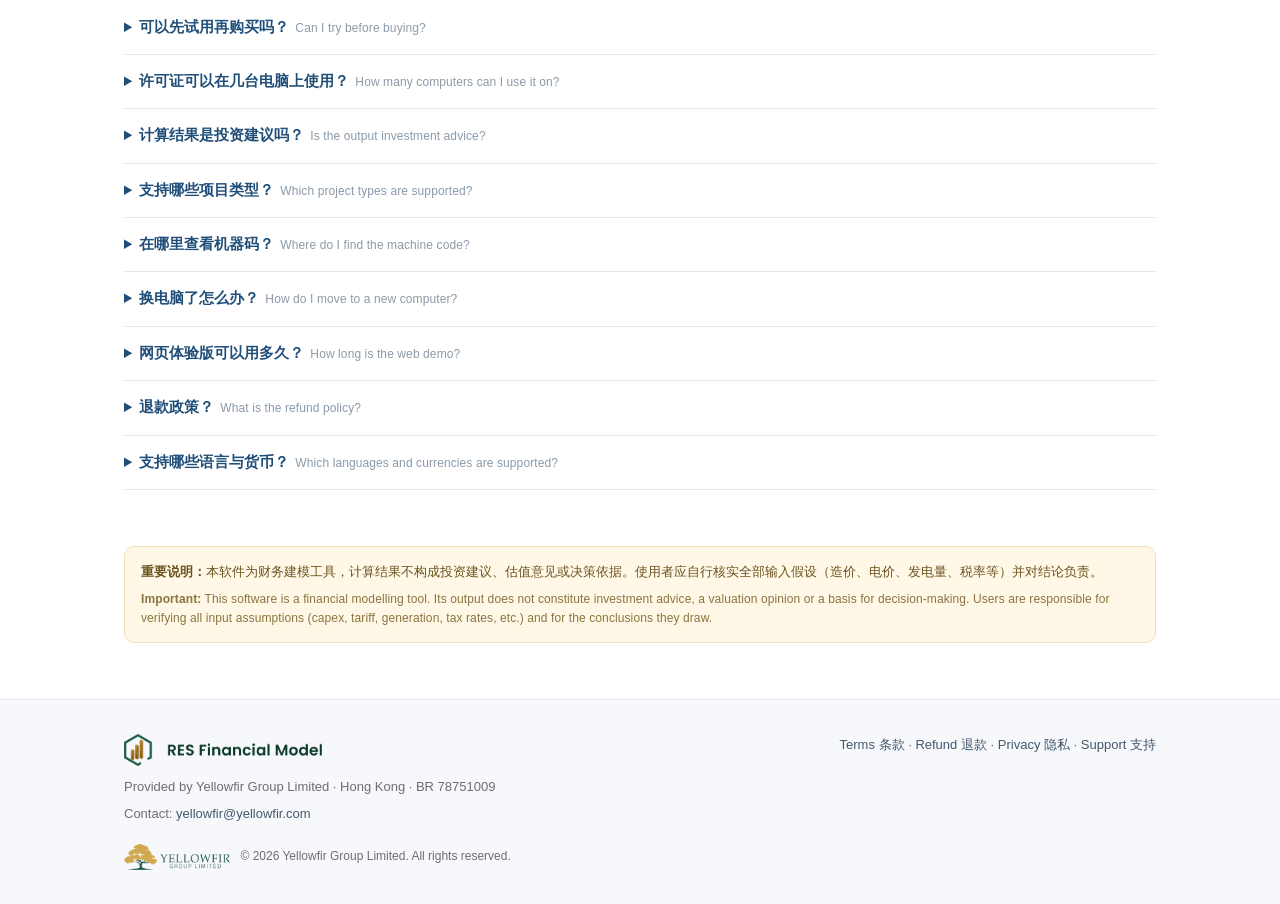
==== commit dcf08404: "downloads: 3.7.15（DSCR 英文/单位 ×、下拉框加宽并补英文）" ====
--- a/index.html
+++ b/index.html
@@ -276,16 +276,16 @@
           <td style="padding:10px 12px">arm64</td>
           <td style="padding:10px 12px">26 MB</td>
           <td style="padding:10px 12px">打开 .dmg，把 app 拖进「应用程序」</td>
-          <td style="padding:10px 12px">3.7.14</td>
-          <td style="padding:10px 12px"><a class="btn btn-ghost" href="downloads/RES-Financial-Model-AppleSilicon.dmg?v=3.7.14">下载<span class="en" lang="en">Download</span></a></td>
+          <td style="padding:10px 12px">3.7.15</td>
+          <td style="padding:10px 12px"><a class="btn btn-ghost" href="downloads/RES-Financial-Model-AppleSilicon.dmg?v=3.7.15">下载<span class="en" lang="en">Download</span></a></td>
         </tr>
         <tr style="border-top:1px solid #e7eef5;background:#fafcfe">
           <td style="padding:10px 12px"><b>macOS Intel</b></td>
           <td style="padding:10px 12px">x86_64</td>
           <td style="padding:10px 12px">30 MB</td>
           <td style="padding:10px 12px">打开 .dmg，把 app 拖进「应用程序」</td>
-          <td style="padding:10px 12px">3.7.14</td>
-          <td style="padding:10px 12px"><a class="btn btn-ghost" href="downloads/RES-Financial-Model-Intel.dmg?v=3.7.14">下载<span class="en" lang="en">Download</span></a></td>
+          <td style="padding:10px 12px">3.7.15</td>
+          <td style="padding:10px 12px"><a class="btn btn-ghost" href="downloads/RES-Financial-Model-Intel.dmg?v=3.7.15">下载<span class="en" lang="en">Download</span></a></td>
         </tr>
         <tr style="border-top:1px solid #e7eef5">
           <td style="padding:10px 12px"><b>Windows</b></td>
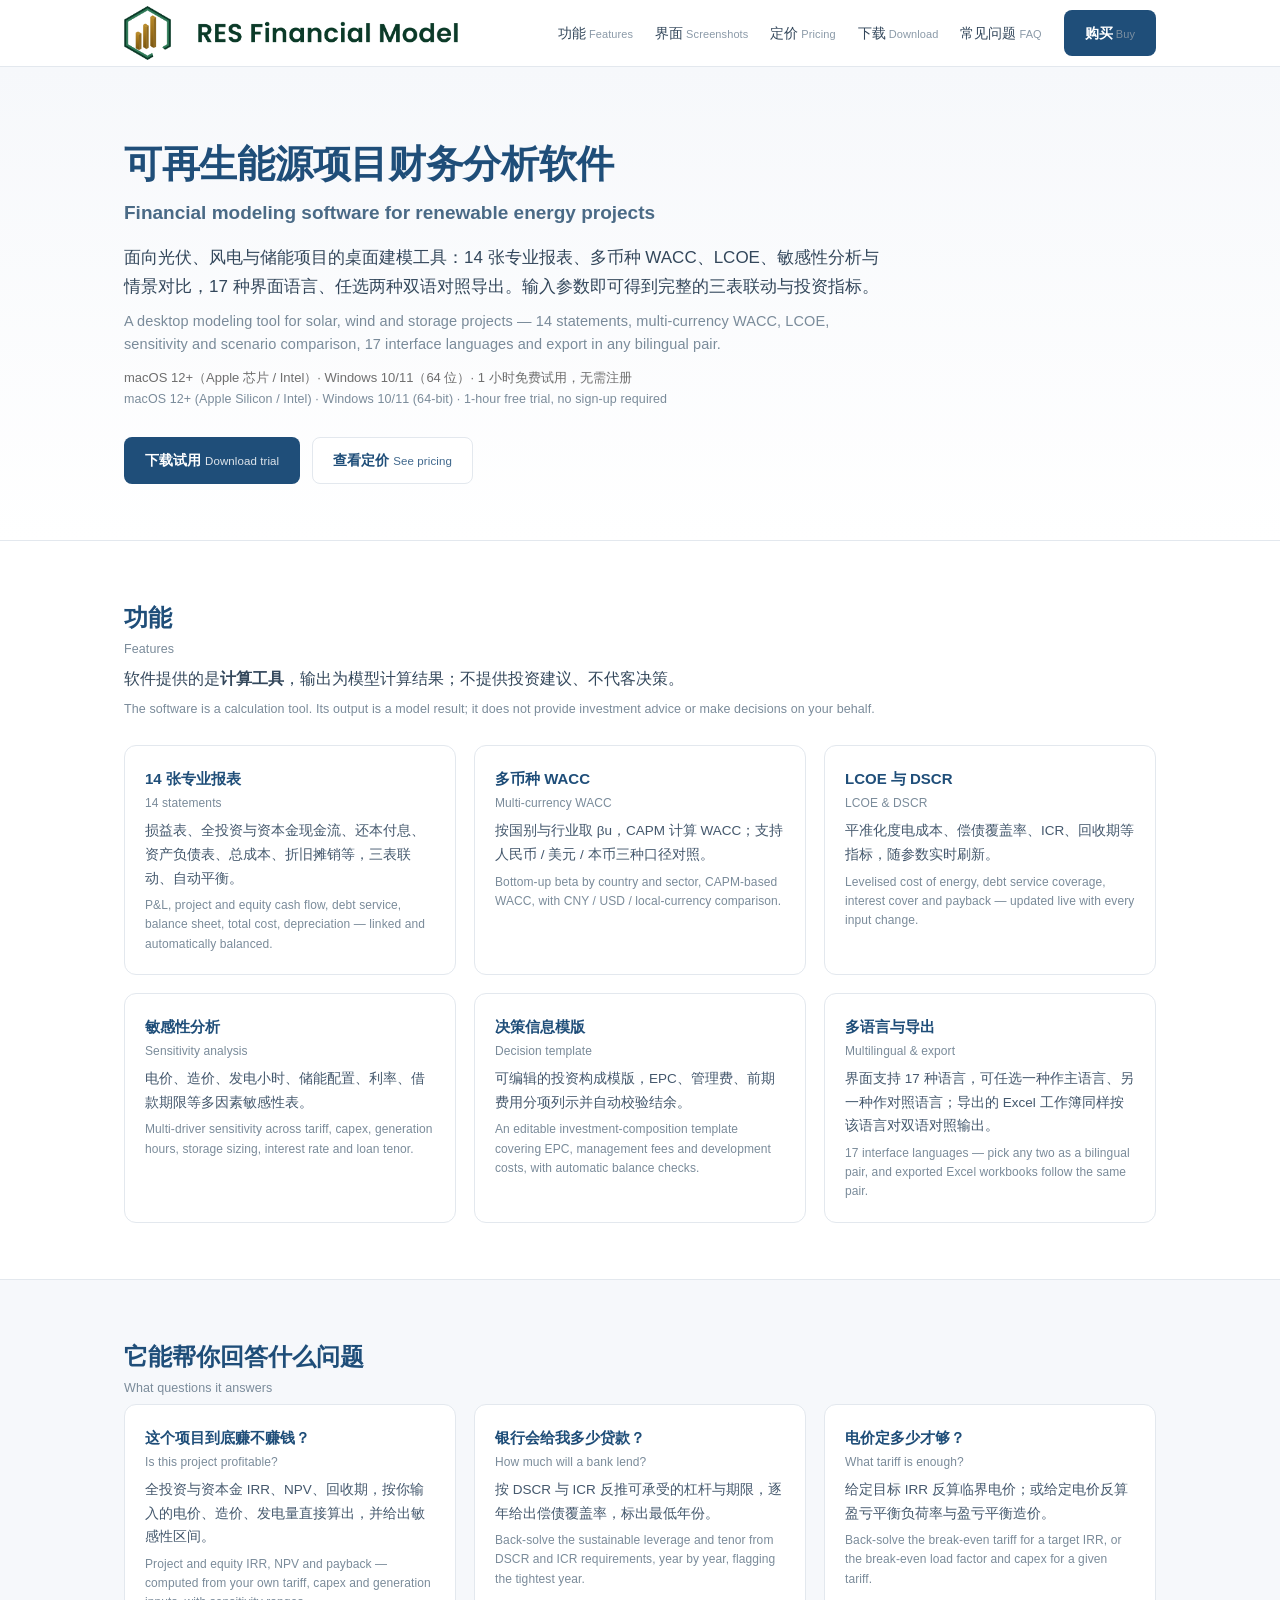
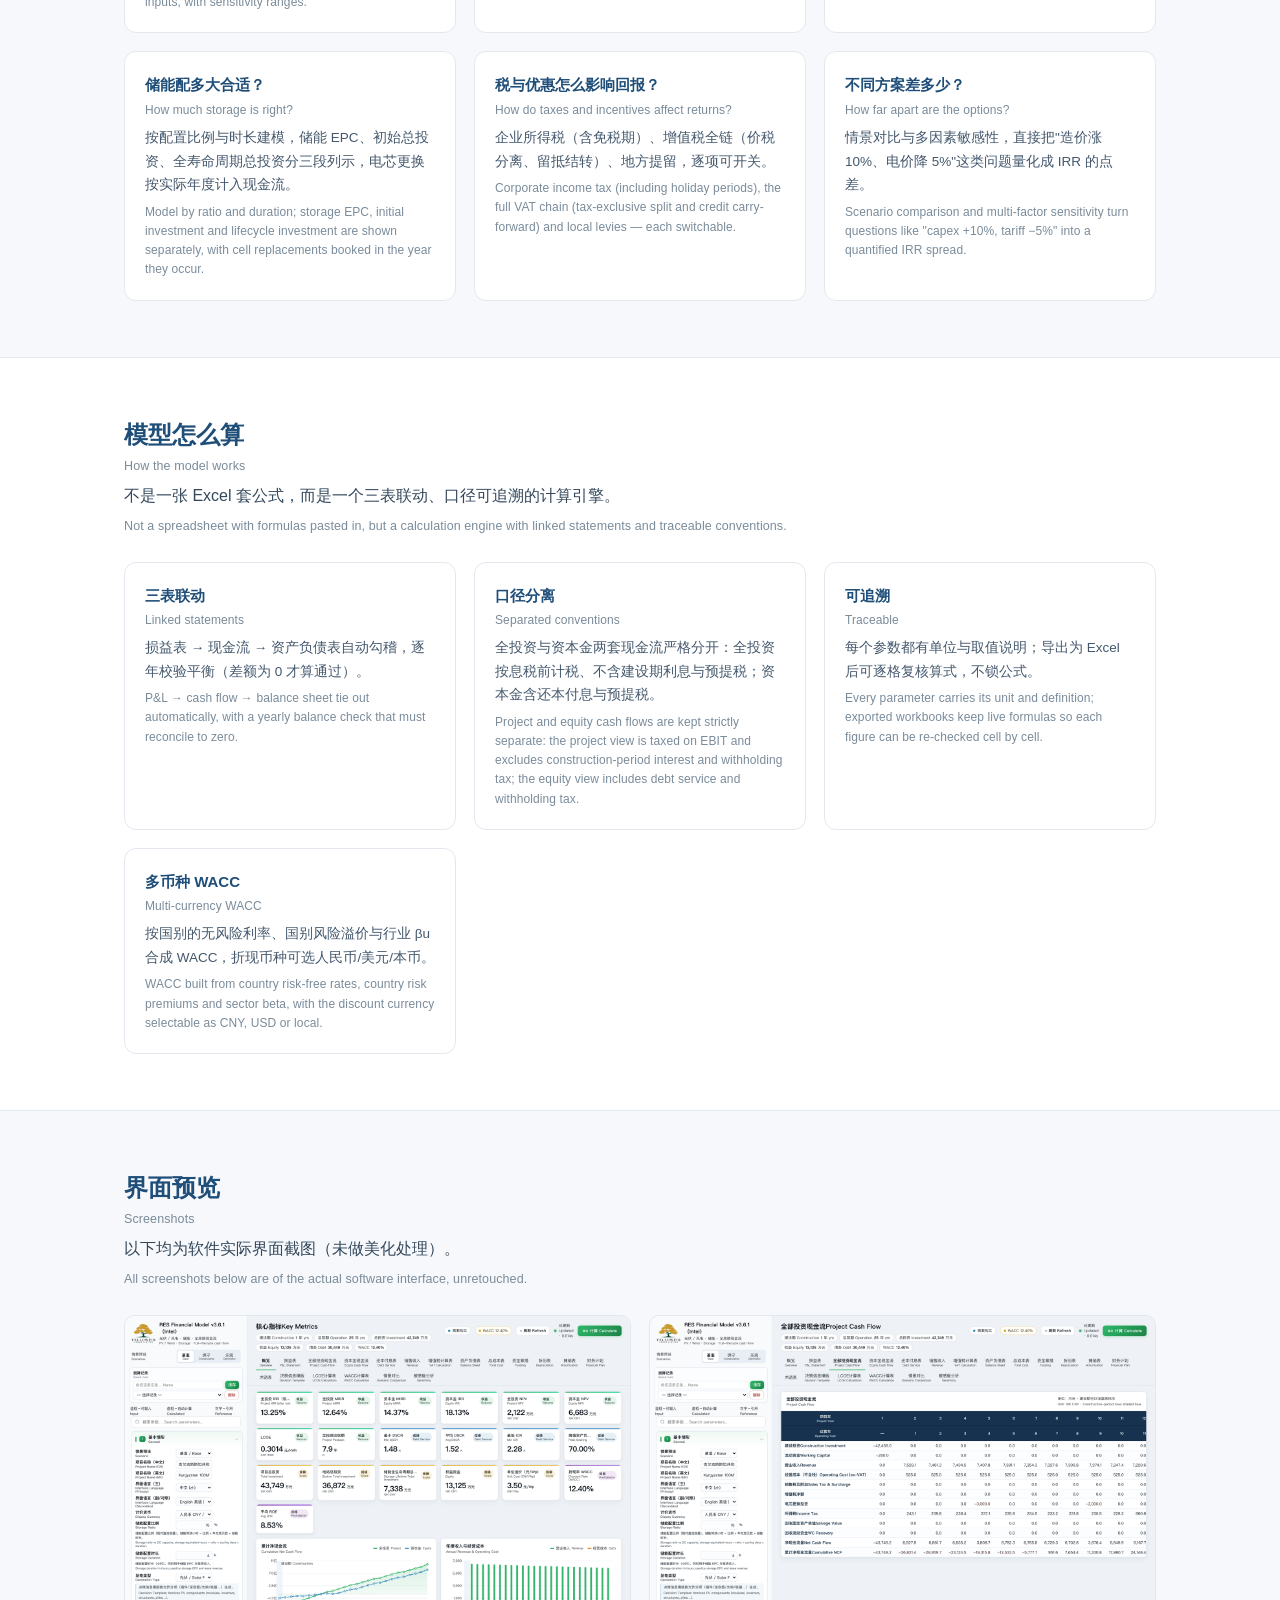
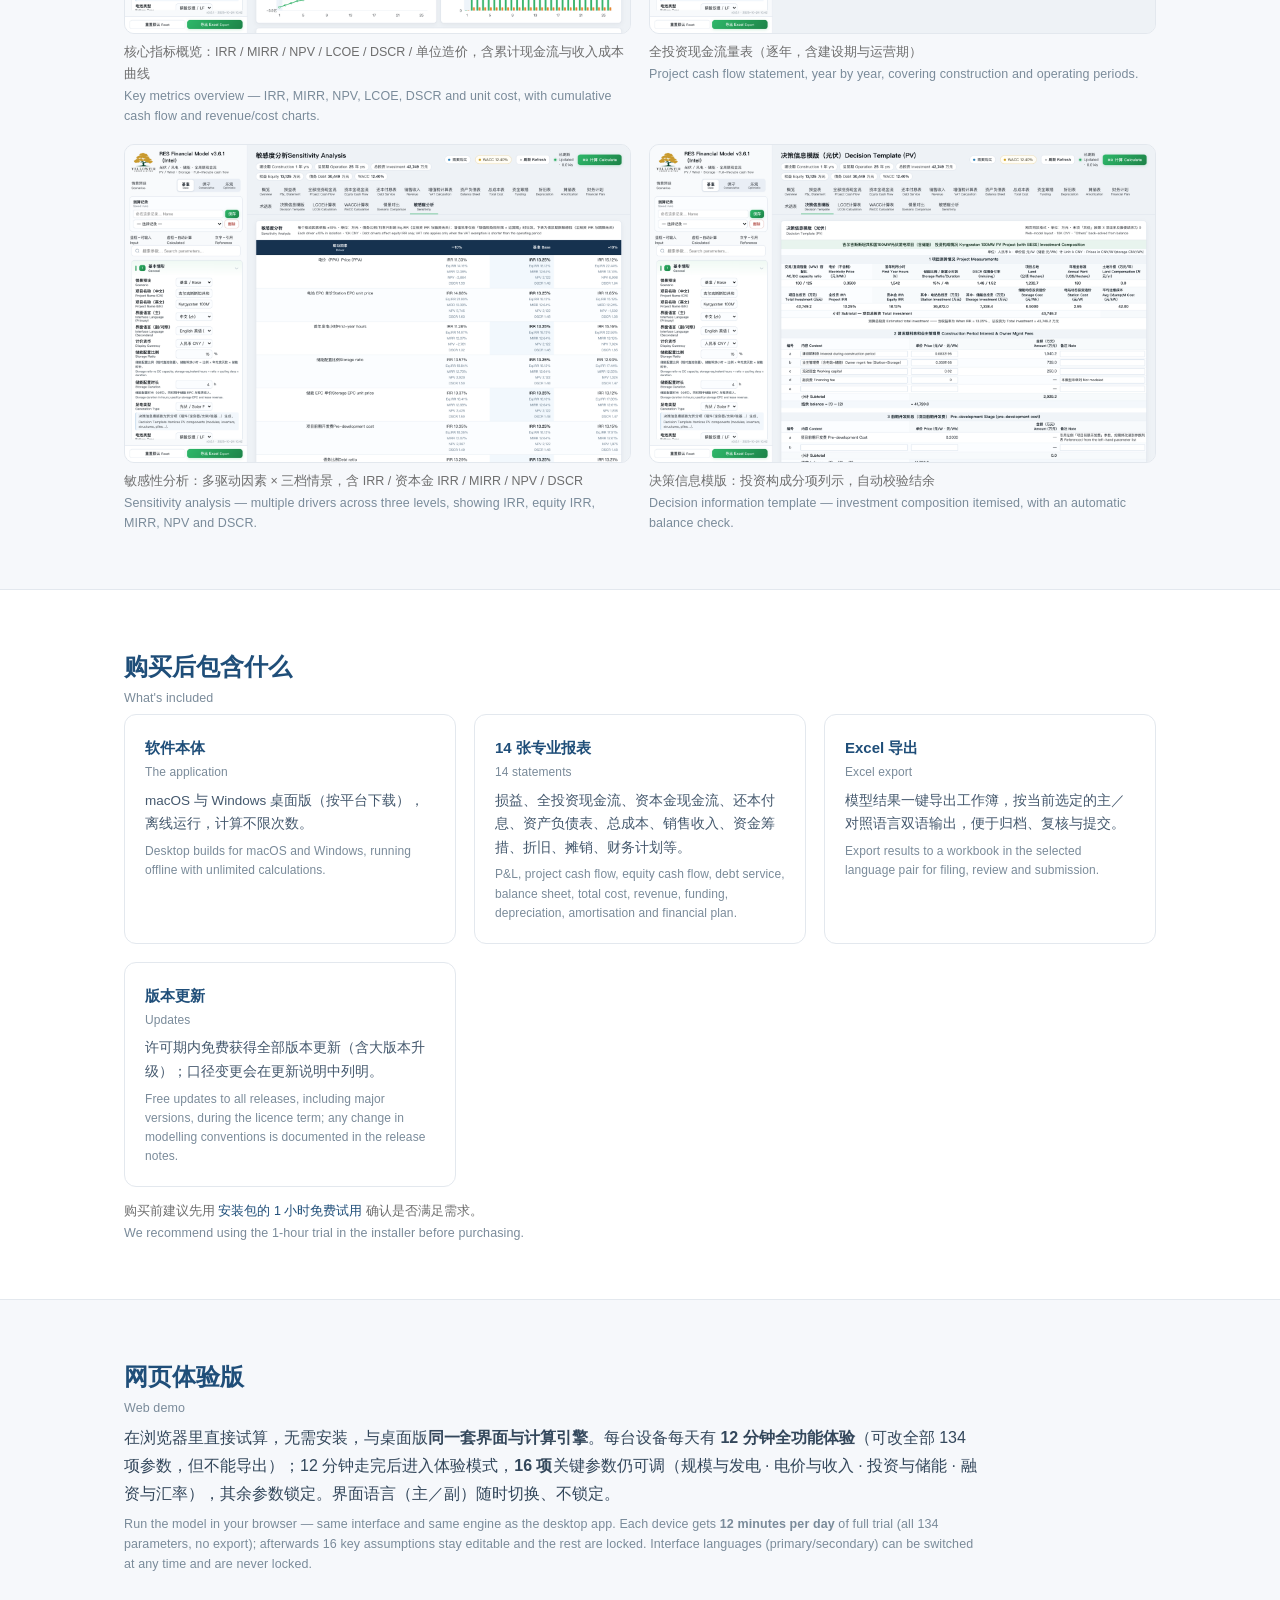
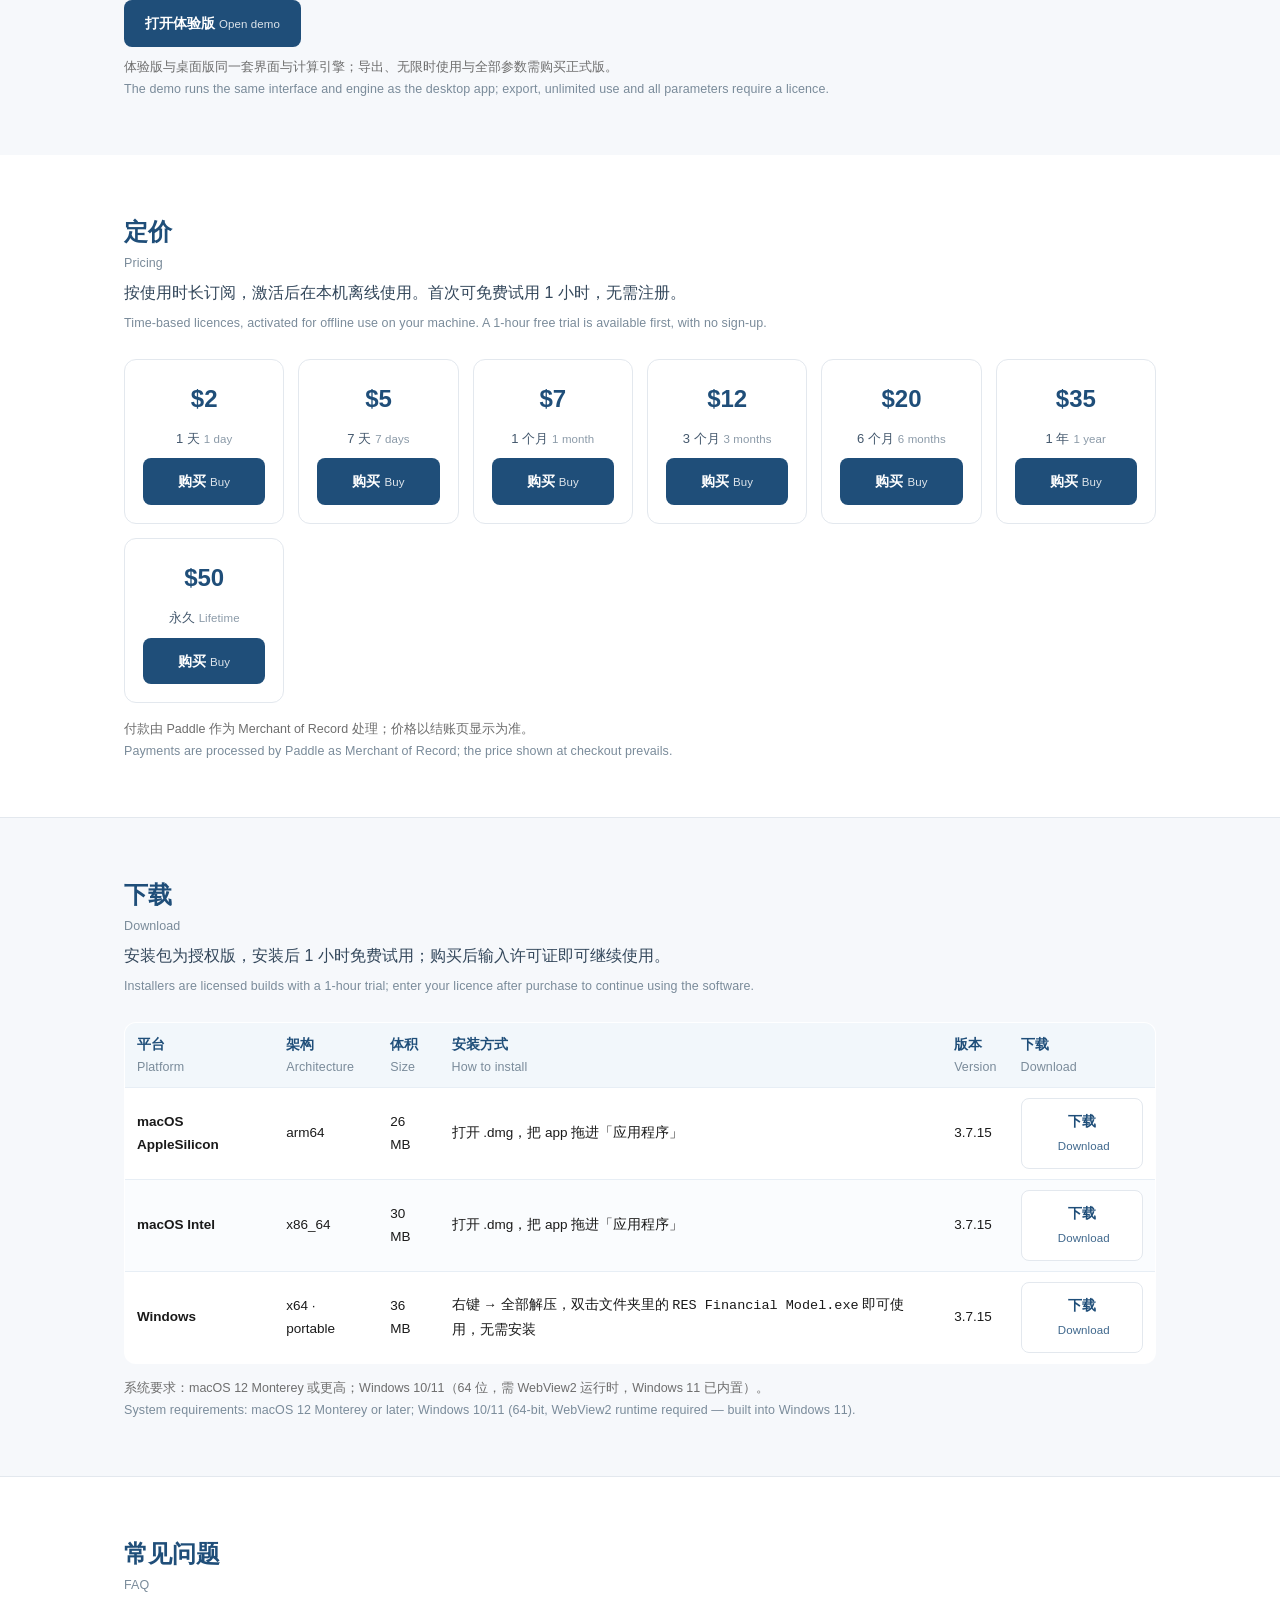
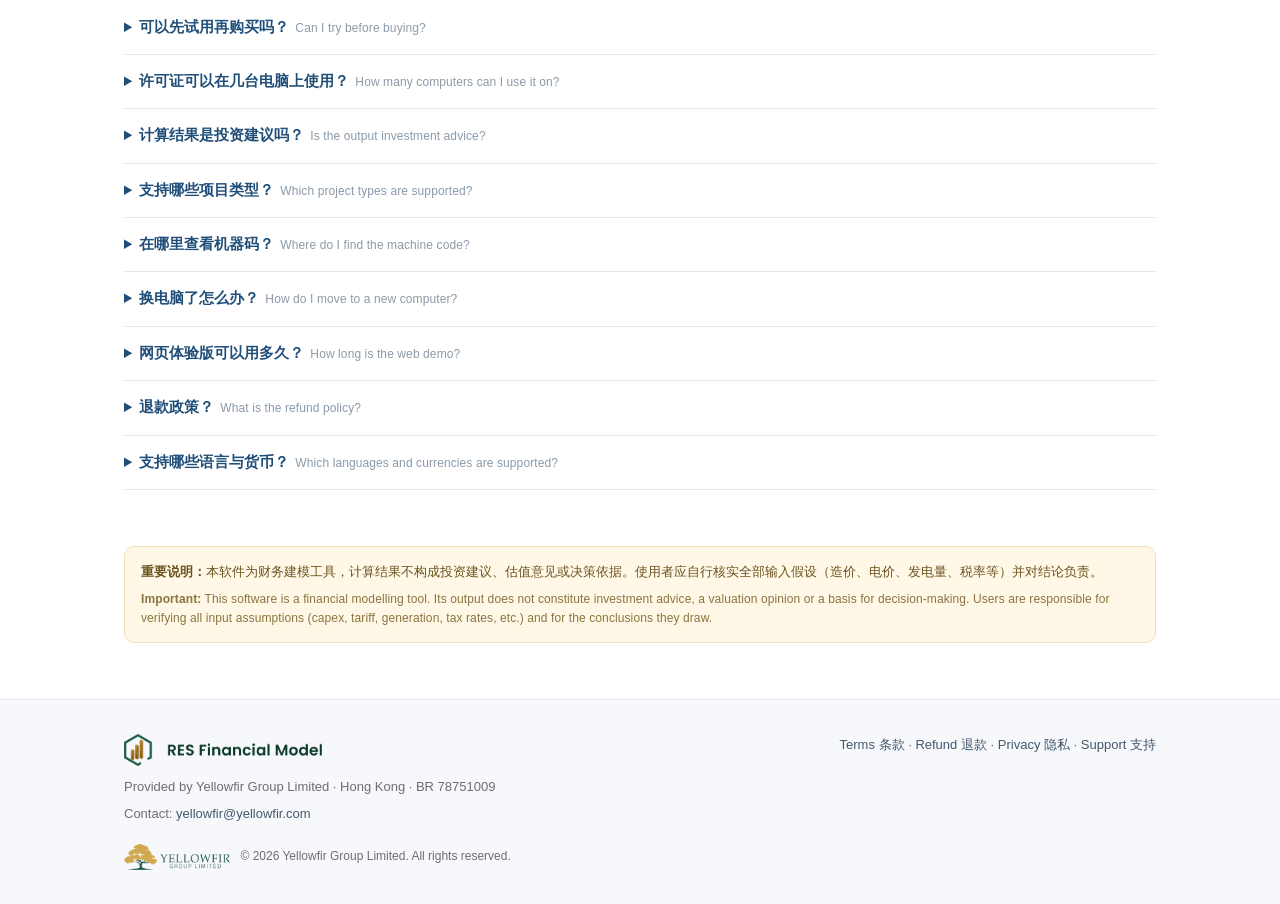
==== commit 355b0361: "downloads: Windows 包更新到 3.7.15（CI 构建），体积 36 MB" ====
--- a/index.html
+++ b/index.html
@@ -277,7 +277,7 @@
           <td style="padding:10px 12px">26 MB</td>
           <td style="padding:10px 12px">打开 .dmg，把 app 拖进「应用程序」</td>
           <td style="padding:10px 12px">3.7.15</td>
-          <td style="padding:10px 12px"><a class="btn btn-ghost" href="downloads/RES-Financial-Model-AppleSilicon.dmg?v=3.7.15">下载<span class="en" lang="en">Download</span></a></td>
+          <td style="padding:10px 12px"><a class="btn btn-ghost" href="https://github.com/xwindowscn/resmodel-downloads/releases/latest/download/RES-Financial-Model-AppleSilicon.dmg" target="_blank" rel="noopener">下载<span class="en" lang="en">Download</span></a></td>
         </tr>
         <tr style="border-top:1px solid #e7eef5;background:#fafcfe">
           <td style="padding:10px 12px"><b>macOS Intel</b></td>
@@ -285,15 +285,15 @@
           <td style="padding:10px 12px">30 MB</td>
           <td style="padding:10px 12px">打开 .dmg，把 app 拖进「应用程序」</td>
           <td style="padding:10px 12px">3.7.15</td>
-          <td style="padding:10px 12px"><a class="btn btn-ghost" href="downloads/RES-Financial-Model-Intel.dmg?v=3.7.15">下载<span class="en" lang="en">Download</span></a></td>
+          <td style="padding:10px 12px"><a class="btn btn-ghost" href="https://github.com/xwindowscn/resmodel-downloads/releases/latest/download/RES-Financial-Model-Intel.dmg" target="_blank" rel="noopener">下载<span class="en" lang="en">Download</span></a></td>
         </tr>
         <tr style="border-top:1px solid #e7eef5">
           <td style="padding:10px 12px"><b>Windows</b></td>
           <td style="padding:10px 12px">x64 · portable</td>
-          <td style="padding:10px 12px">34 MB</td>
+          <td style="padding:10px 12px">36 MB</td>
           <td style="padding:10px 12px">右键 → 全部解压，双击文件夹里的 <code>RES Financial Model.exe</code> 即可使用，无需安装</td>
-          <td style="padding:10px 12px">3.7.8</td>
-          <td style="padding:10px 12px"><a class="btn btn-ghost" href="downloads/RES-Financial-Model-Windows.zip?v=3.7.8">下载<span class="en" lang="en">Download</span></a></td>
+          <td style="padding:10px 12px">3.7.15</td>
+          <td style="padding:10px 12px"><a class="btn btn-ghost" href="https://github.com/xwindowscn/resmodel-downloads/releases/latest/download/RES-Financial-Model-Windows.zip" target="_blank" rel="noopener">下载<span class="en" lang="en">Download</span></a></td>
         </tr>
       </tbody>
     </table>
